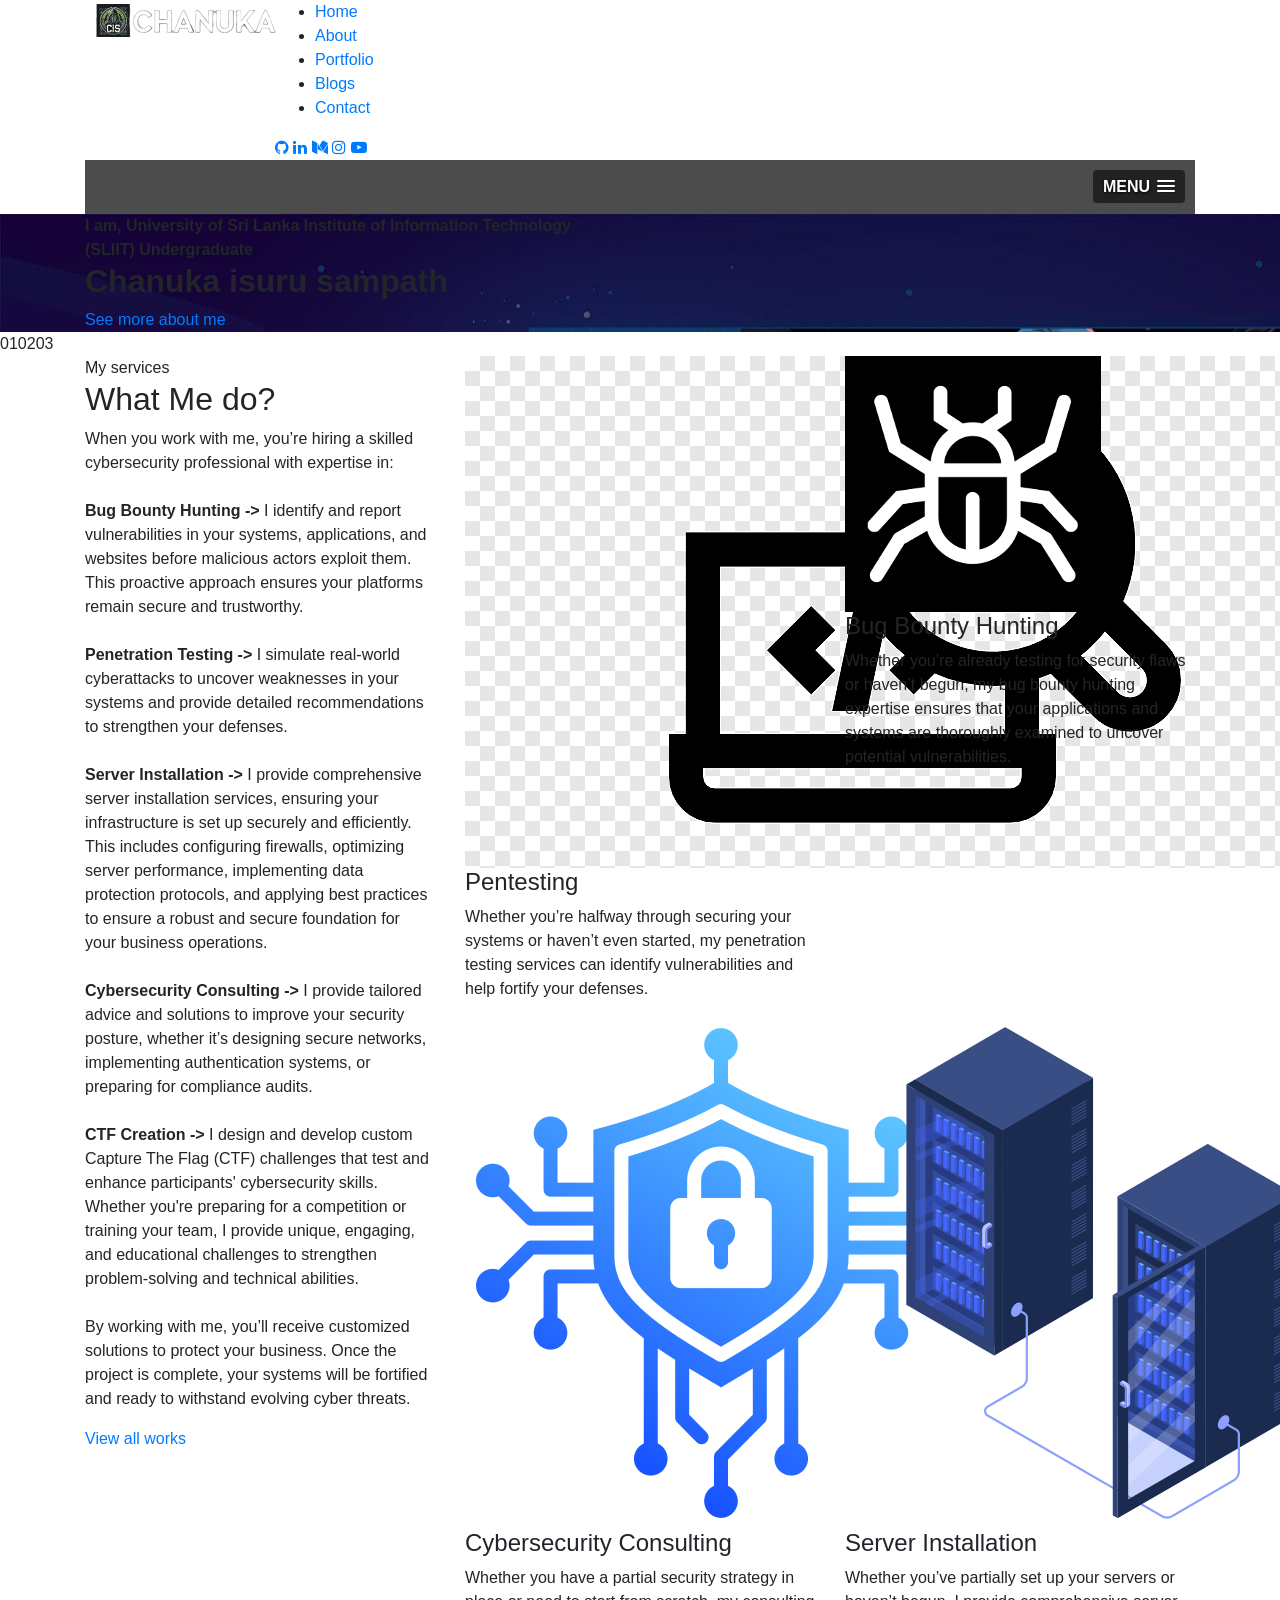
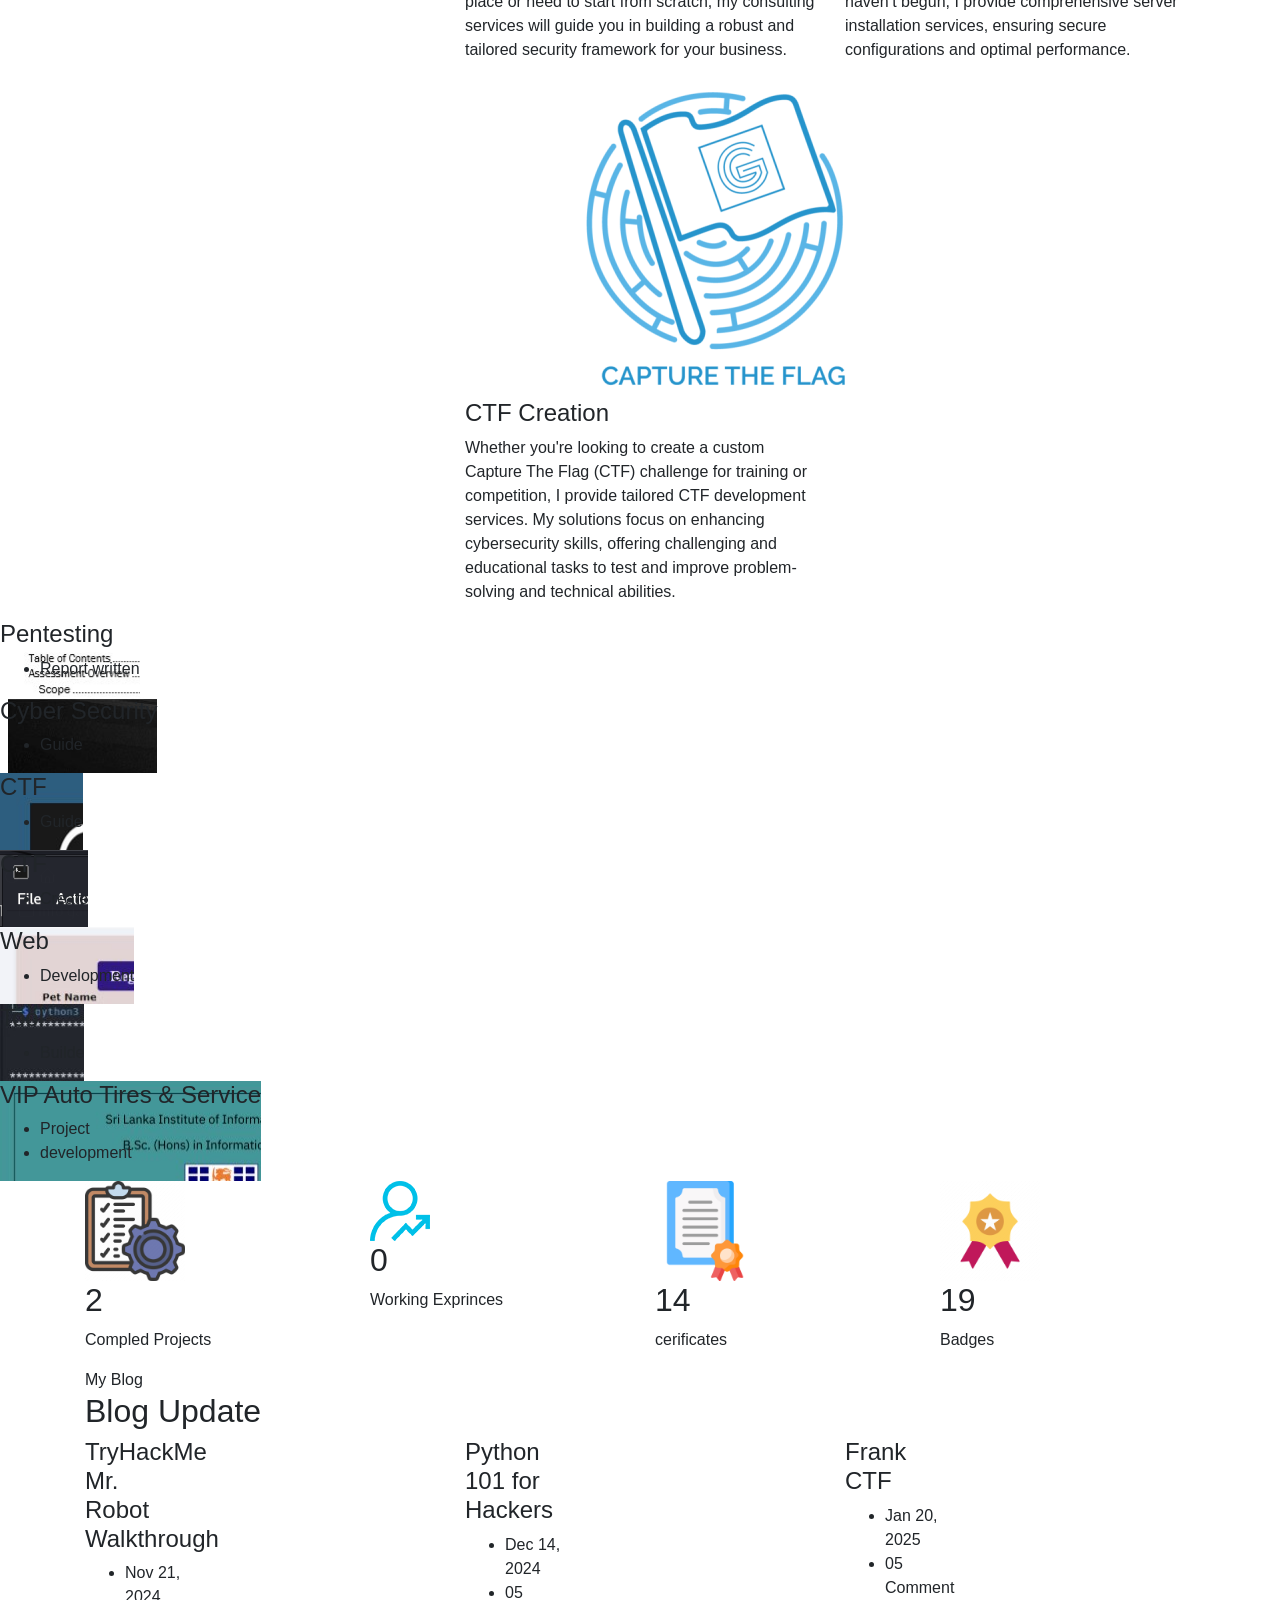
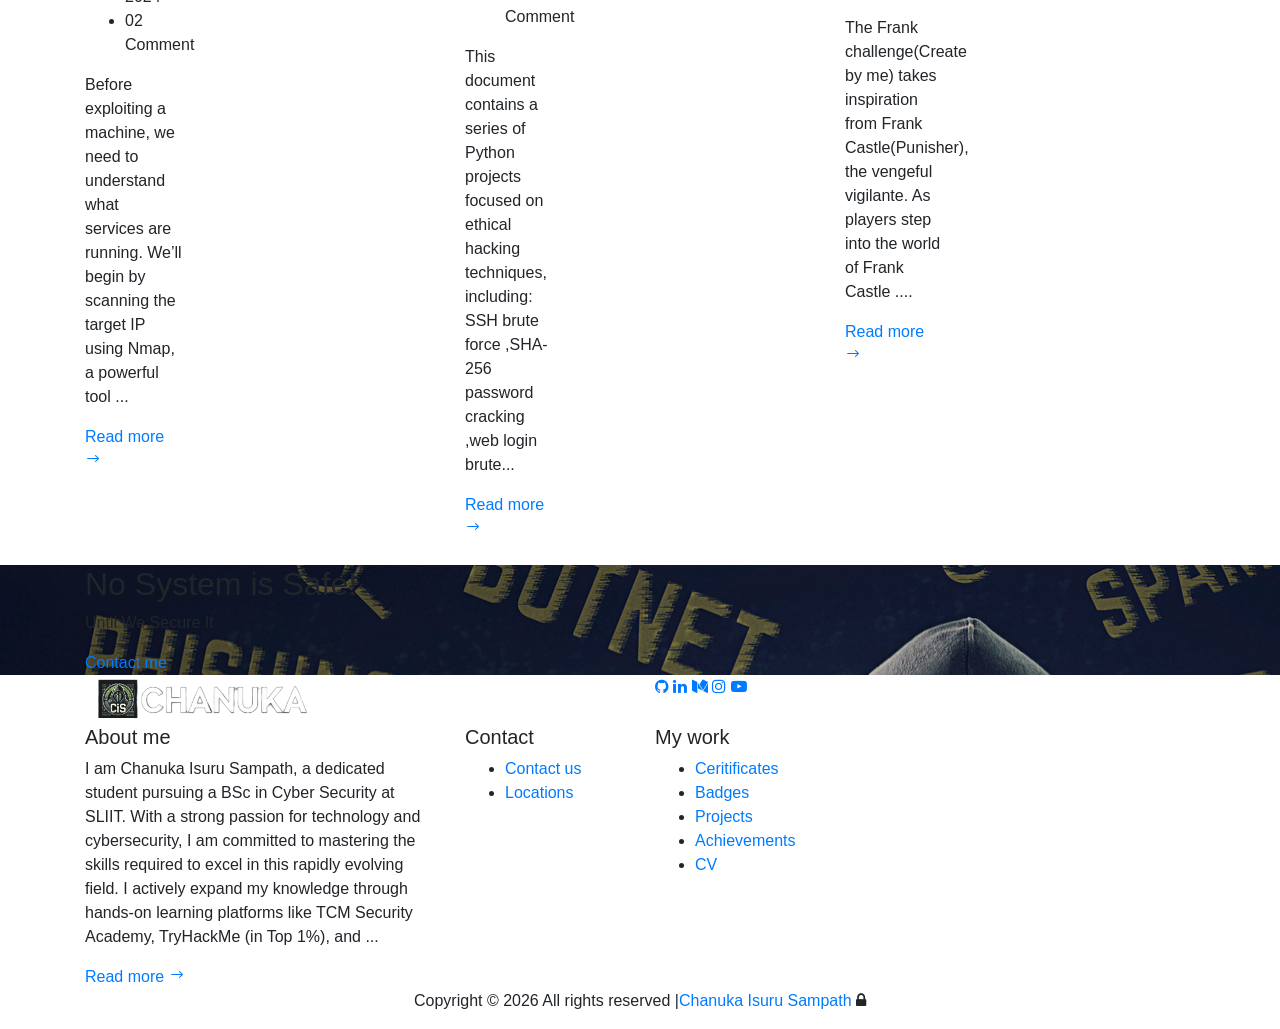
==== index.html @ 0c13d78d "Initial commit with all files" ====
<!DOCTYPE html>
<html lang="zxx">

<head>
    <meta charset="UTF-8">
    <meta name="description" content="Videograph Template">
    <meta name="keywords" content="Videograph, unica, creative, html">
    <meta name="viewport" content="width=device-width, initial-scale=1.0">
    <meta http-equiv="X-UA-Compatible" content="ie=edge">
    <title>Chanuka Home</title>

    <!-- Google Font -->
    <link href="https://fonts.googleapis.com/css2?family=Play:wght@400;700&display=swap" rel="stylesheet">
    <link href="https://fonts.googleapis.com/css2?family=Josefin+Sans:wght@300;400;500;600;700&display=swap"
        rel="stylesheet">

    <!-- Css Styles -->
    <link rel="stylesheet" href="css/bootstrap.min.css" type="text/css">
    <link rel="stylesheet" href="css/font-awesome.min.css" type="text/css">
    <link rel="stylesheet" href="css/elegant-icons.css" type="text/css">
    <link rel="stylesheet" href="css/owl.carousel.min.css" type="text/css">
    <link rel="stylesheet" href="css/magnific-popup.css" type="text/css">
    <link rel="stylesheet" href="css/slicknav.min.css" type="text/css">
    <link rel="stylesheet" href="css/style.css" type="text/css">
</head>

<body>
    <!-- Page Preloder -->
    <div id="preloder">
        <div class="loader"></div>
    </div>

    <!-- Header Section Begin -->
    <header class="header">
        <div class="container">
            <div class="row">
                <div class="col-lg-2">
                    <div class="header__logo">
                        <a href="./index.html"><img src="img/my logo.png" width="200px" alt=""></a>
                    </div>
                </div>
                <div class="col-lg-10">
                    <div class="header__nav__option">
                        <nav class="header__nav__menu mobile-menu">
                            <ul>
                                <li class="active"><a href="./index.html">Home</a></li>
                                <li><a href="./about.html">About</a></li>
                                <li><a href="./portfolio.html">Portfolio</a></li>
                                <li><a href="./blog.html">Blogs</a> </li>
                                <li><a href="./contact.html">Contact</a></li>
                            </ul>
                        </nav>
                        <div class="header__nav__social">
                            <a href="https://github.com/RIO6IX" target="_blank"><i class="fa fa-github"></i></a>
                            <a href="https://www.linkedin.com/in/chanuka-isuru-sampath-289358247/" target="_blank"><i class="fa fa-linkedin"></i></a>
                            <a href="https://medium.com/@chanuka1" target="_blank"><i class="fa fa-medium"></i></a>
                            <a href="https://www.instagram.com/rio6ix_._?igsh=MTc4N213a2JsMW84YQ%3D%3D&utm_source=qr " target="_blank"><i class="fa fa-instagram"></i></a>
                            <a href="https://www.youtube.com/@chanukaisuru0" target="_blank"><i class="fa fa-youtube-play"></i></a>
                        </div>
                    </div>
                </div>
            </div>
            <div id="mobile-menu-wrap"></div>
        </div>
    </header>
    <!-- Header End -->

    <!-- Hero Section Begin -->
    <section class="hero">
        <div class="hero__slider owl-carousel">
            <div class="hero__item set-bg" data-setbg="img/hero/hero-1.jpg">
                <div class="container">
                    <div class="row">
                        <div class="col-lg-6">
                            <div class="hero__text">
                                <span><b>I am, </b></span>
                                <span><b>University of Sri Lanka Institute of Information Technology (SLIIT) Undergraduate</b></span>
                                <h2><b>Chanuka isuru sampath</b></h2>
                                <a href="./about.html" class="primary-btn">See more about me</a>
                            </div>
                        </div>
                    </div>
                </div>
            </div>
            <div class="hero__item set-bg" data-setbg="img/hero/hero-1.jpg">
                <div class="container">
                    <div class="row">
                        <div class="col-lg-6">
                            <div class="hero__text">
                                <span><b>I am,</b> </span>
                                <span><b>an active Hack The Box, TryHackMe, VulnHub, and PicoCTF Player and CTF creator</b></span>
                                <h2><b>Chanuka isuru sampath (RIO6XI)</b></h2>
                                <a href="./about.html" class="primary-btn">See more about me</a>
                            </div>
                        </div>
                    </div>
                </div>
            </div>
            <div class="hero__item set-bg" data-setbg="img/hero/hero-1.jpg">
                <div class="container">
                    <div class="row">
                        <div class="col-lg-6">
                            <div class="hero__text">
                                <span><b>I am, </b></span>
                                <span><b>Bug Bounty Hunter on Bugcrowd, HackerOne, and Integrity</b></span>
                                <h2><b>Chanuka isuru sampath</b></h2>
                                <a href="./about.html" class="primary-btn">See more about me</a>
                            </div>
                        </div>
                    </div>
                </div>
            </div>
        </div>
    </section>
    <!-- Hero Section End -->

    <!-- Services Section Begin -->
    <section class="services spad">
        <div class="container">
            <div class="row">
                <div class="col-lg-4">
                    <div class="services__title">
                        <div class="section-title">
                            <span>My services</span>
                            <h2>What Me do?</h2>
                        </div>
                        <p>When you work with me, you’re hiring a skilled cybersecurity professional with expertise in:
                            <br>
                            <br>
                         <B>Bug Bounty Hunting -></B>
                            I identify and report vulnerabilities in your systems, applications, and websites before malicious actors exploit them. This proactive approach ensures your platforms remain secure and trustworthy.
                            <br>
                            <br>
                            <B>Penetration Testing -></B>
                            I simulate real-world cyberattacks to uncover weaknesses in your systems and provide detailed recommendations to strengthen your defenses.
                            <br>
                            <br>
                            <B>Server Installation -></B>
                            I provide comprehensive server installation services, ensuring your infrastructure is set up securely and efficiently. This includes configuring firewalls, optimizing server performance, implementing data protection protocols, and applying best practices to ensure a robust and secure foundation for your business operations.
                            <br>
                            <br>
                            <B>Cybersecurity Consulting -></B>
                            I provide tailored advice and solutions to improve your security posture, whether it’s designing secure networks, implementing authentication systems, or preparing for compliance audits.
                            <br>
                            <br>
                            <B>CTF Creation -></B>
                            I design and develop custom Capture The Flag (CTF) challenges that test and enhance participants' cybersecurity skills. Whether you're preparing for a competition or training your team, I provide unique, engaging, and educational challenges to strengthen problem-solving and technical abilities.
                            <br>
                            <br>
                             By working with me, you’ll receive customized solutions to protect your business. Once the project is complete, your systems will be fortified and ready to withstand evolving cyber threats.</p>
                        
                    </div>
                    <a href="portfolio.html" class="primary-btn">View all works</a>
                </div>
                <div class="col-lg-8">
                    <div class="row">
                        <div class="col-lg-6 col-md-6 col-sm-6">
                            <div class="services__item">
                                <div class="services__item__icon">
                                    <img src="img/icons/si-1.png" alt="">
                                </div>
                                <h4>Pentesting</h4>
                                <p>Whether you’re halfway through securing your systems or haven’t even started, my penetration testing services can identify vulnerabilities and help fortify your defenses.</p>
                            </div>
                        </div>
                        <div class="col-lg-6 col-md-6 col-sm-6">
                            <div class="services__item">
                                <div class="services__item__icon">
                                    <img src="img/icons/si-2.png" alt="">
                                </div>
                                <h4>Bug Bounty Hunting</h4>
                                <p>Whether you’re already testing for security flaws or haven’t begun, my bug bounty hunting expertise ensures that your applications and systems are thoroughly examined to uncover potential vulnerabilities.</p>
                            </div>
                        </div>
                        <div class="col-lg-6 col-md-6 col-sm-6">
                            <div class="services__item">
                                <div class="services__item__icon">
                                    <img src="img/icons/si-3.png" alt="">
                                </div>
                                <h4>Cybersecurity Consulting</h4>
                                <p>Whether you have a partial security strategy in place or need to start from scratch, my consulting services will guide you in building a robust and tailored security framework for your business.</p>
                            </div>
                        </div>
                        <div class="col-lg-6 col-md-6 col-sm-6">
                            <div class="services__item">
                                <div class="services__item__icon">
                                    <img src="img/icons/si-4.png" alt="">
                                </div>
                                <h4>Server Installation</h4>
                                <p>Whether you’ve partially set up your servers or haven’t begun, I provide comprehensive server installation services, ensuring secure configurations and optimal performance.</p>
                            </div>
                        </div>
                        <div class="col-lg-6 col-md-6 col-sm-6">
                            <div class="services__item">
                                <div class="services__item__icon">
                                    <img src="img/icons/si-5.png" alt="">
                                </div>
                                <h4>CTF Creation</h4>
                                <p>Whether you're looking to create a custom Capture The Flag (CTF) challenge for training or competition, I provide tailored CTF development services. My solutions focus on enhancing cybersecurity skills, offering challenging and educational tasks to test and improve problem-solving and technical abilities.</p>
                            </div>
                        </div>
                    </div>
                </div>
            </div>
        </div>
    </section>
    <!-- Services Section End -->

    <!-- Work Section Begin -->
    <section class="work">
        <div class="work__gallery">
            <div class="grid-sizer"></div>
            <div class="work__item wide__item set-bg" data-setbg="img/work/work-1.jpg">
            <!--   <a href="https://chanuka1.medium.com/bandit-level-0-10-ec5c204e058a" class="play-btn video-popup"><i
                        class="fa fa-play"></i></a> -->
                <div class="work__item__hover">
                    <h4>Pentesting</h4>
                    <ul>
                        <li>Report written</li>
                    
                    </ul>
                </div>
            </div>
            <div class="work__item small__item set-bg" data-setbg="img/work/work-2.jpg">
                <div class="work__item__hover">
                    <h4>Cyber Security</h4>
                    <ul>
                        <li>Guide</li>                            
                    </ul>
                </div>
            </div>
            <div class="work__item small__item set-bg" data-setbg="img/work/work-3.jpg">
                    <div class="work__item__hover">
                        <h4>CTF</h4>
                        <ul>
                            <li>Guide</li>                            
                        </ul>
                    </div>
            </div>
            <div class="work__item large__item set-bg" data-setbg="img/work/work-4.jpg">
                <div class="work__item__hover">
                    <h4>CTF</h4>
                    <ul>
                        <li>Create</li>
                    </ul>
                </div>
            </div>
            <div class="work__item small__item set-bg" data-setbg="img/work/work-5.jpg">
                <div class="work__item__hover">
                    <h4>Web</h4>
                    <ul>
                        <li>Development</li>
                    </ul>
                </div>
            </div>
            <div class="work__item small__item set-bg" data-setbg="img/work/work-6.jpg">
                <div class="work__item__hover">
                    <h4>Tool</h4>
                    <ul>
                        <li>Builde</li>
                    </ul>
                </div>
            </div>
            <div class="work__item wide__item set-bg" data-setbg="img/work/work-7.jpg">
                <div class="work__item__hover">
                    <h4>VIP Auto Tires & Service</h4>
                    <ul>
                        <li>Project</li>
                        <li>development</li>
                    </ul>
                </div>
            </div>
        </div>
    </section>
    <!-- Work Section End -->

    <!-- Counter Section Begin -->
    <section class="counter">
        <div class="container">
            <div class="counter__content">
                <div class="row">
                    <div class="col-lg-3 col-md-6 col-sm-6">
                        <div class="counter__item">
                            <div class="counter__item__text">
                                <img src="img/icons/ci-1.png" width="100px" alt="">
                                <h2 class="counter_num">5</h2>
                                <p>Compled Projects</p>
                            </div>
                        </div>
                    </div>
                    <div class="col-lg-3 col-md-6 col-sm-6">
                        <div class="counter__item second__item">
                            <div class="counter__item__text">
                                <img src="img/icons/ci-2.png" alt="">
                                <h2 class="counter_num">0</h2>
                                <p>Working Exprinces</p>
                            </div>
                        </div>
                    </div>
                    <div class="col-lg-3 col-md-6 col-sm-6">
                        <div class="counter__item third__item">
                            <div class="counter__item__text">
                                <img src="img/icons/ci-3.png" width="100px" alt="">
                                <h2 class="counter_num">42</h2>
                                <p>cerificates</p>
                            </div>
                        </div>
                    </div>
                    <div class="col-lg-3 col-md-6 col-sm-6">
                        <div class="counter__item four__item">
                            <div class="counter__item__text">
                                <img src="img/icons/ci-4.png" width="100px" alt="">
                                <h2 class="counter_num">56</h2>
                                <p>Badges</p>
                            </div>
                        </div>
                    </div>
                </div>
            </div>
        </div>
    </section>
    <!-- Counter Section End -->


    <!-- Latest Blog Section Begin -->
    <section class="latest spad">
        <div class="container">
            <div class="row">
                <div class="col-lg-12">
                    <div class="section-title center-title">
                        <span>My Blog</span>
                        <h2>Blog Update</h2>
                    </div>
                </div>
            </div>
            <div class="row">
                <div class="latest__slider owl-carousel">
                    <div class="col-lg-4">
                        <div class="blog__item latest__item">
                            <h4>TryHackMe Mr. Robot Walkthrough</h4>
                            <ul>
                                <li>Nov 21, 2024</li>
                                <li>02 Comment</li>
                            </ul>
                            <p>Before exploiting a machine, we need to understand what services are running. We’ll begin by scanning the target IP using Nmap, a powerful tool ...</p>
                            <a href="https://medium.com/@chanuka1/tryhackme-mr-robot-walkthrough-6e37f9a0c8bc" target="_blank" >Read more <span class="arrow_right"></span></a>
                        </div>
                    </div>
                    <div class="col-lg-4">
                        <div class="blog__item latest__item">
                            <h4> Python 101 for Hackers</h4>
                            <ul>
                                <li>Dec 14, 2024</li>
                                <li>05 Comment</li>
                            </ul>
                            <p>This document contains a series of Python projects focused on ethical hacking techniques, including:  SSH brute force ,SHA-256 password cracking ,web login brute...</p>
                            <a href="https://www.linkedin.com/posts/chanuka-isuru-sampath-289358247_python-101-for-hackers-educational-guide-activity-7273726125841747968-dWLm?utm_source=share&utm_medium=member_desktop">Read more <span class="arrow_right"></span></a>
                        </div>
                    </div>
                    <div class="col-lg-4">
                        <div class="blog__item latest__item">
                            <h4>Frank CTF</h4>
                            <ul>
                                <li>Jan 20, 2025</li>
                                <li>05 Comment</li>
                            </ul>
                            <p>The Frank challenge(Create by me) takes inspiration from Frank Castle(Punisher), the vengeful vigilante. As players step into the world of Frank Castle ....</p>
                            <a href="https://medium.com/@chanuka1/frank-8ee9dcc6ed93">Read more <span class="arrow_right"></span></a>
                        </div>
                    </div>
                    <div class="col-lg-4">
                        <div class="blog__item latest__item">
                            <h4>Bandit Level 0–10</h4>
                            <ul>
                                <li>Jan 21, 2025</li>
                                <li>05 Comment</li>
                            </ul>
                            <p>Bandit is a wargame by OverTheWire designed to teach the basics of Linux and command-line operations. It consists of a series of progressively challenging levels....</p>
                            <a href="https://medium.com/@chanuka1/bandit-level-0-10-ec5c204e058a">Read more <span class="arrow_right"></span></a>
                        </div>
                    </div>
                
        </div> 
    </section>
    <!-- Latest Blog Section End -->

    <!-- Call To Action Section Begin -->
    <section class="callto spad set-bg" data-setbg="img/callto-bg.jpg">
        <div class="container">
            <div class="row">
                <div class="col-lg-8">
                    <div class="callto__text">
                        <h2>No System is Safe!</h2>
                        <p>Until We Secure It</p>
                        <a href="./contact.html">Contact me</a>
                    </div>
                </div>
            </div>
        </div>
    </section>
    <!-- Call To Action Section End -->

    <!-- Footer Section Begin -->
    <footer class="footer">
        <div class="container">
            <div class="footer__top">
                <div class="row">
                    <div class="col-lg-6 col-md-6">
                        <div class="footer__top__logo">
                            <a href="./index.html"><img src="img/my logo.png" height="50px" ></a>
                        </div>
                    </div>
                    <div class="col-lg-6 col-md-6">
                        <div class="footer__top__social">
                            <a href="https://github.com/RIO6IX" target="_blank"><i class="fa fa-github"></i></a>
                            <a href="https://www.linkedin.com/in/chanuka-isuru-sampath-289358247/" target="_blank"><i class="fa fa-linkedin"></i></a>
                            <a href="https://medium.com/@chanuka1" target="_blank"><i class="fa fa-medium"></i></a>
                            <a href="https://www.instagram.com/rio6ix_._?igsh=MTc4N213a2JsMW84YQ%3D%3D&utm_source=qr " target="_blank"><i class="fa fa-instagram"></i></a>
                            <a href="https://www.youtube.com/@chanukaisuru0" target="_blank"><i class="fa fa-youtube-play"></i></a>
                        </div>
                    </div>
                </div>
            </div>
            <div class="footer__option">
                <div class="row">
                    <div class="col-lg-4 col-md-6 col-sm-6">
                        <div class="footer__option__item">
                            <h5>About me</h5>
                            <p>I am Chanuka Isuru Sampath, a dedicated student pursuing a BSc in Cyber Security at SLIIT. With a strong passion for technology and cybersecurity, I am committed to mastering the skills required to excel in this rapidly evolving field. I actively expand my knowledge through hands-on learning platforms like TCM Security Academy, TryHackMe (in Top 1%), and ...</p>
                            <a href="./about.html" class="read__more">Read more <span class="arrow_right"></span></a>
                        </div>
                    </div>
                    <div class="col-lg-2 col-md-3 col-sm-3">
                        <div class="footer__option__item">
                            <h5>Contact</h5>
                            <ul>
                                <li><a href="./contact.html">Contact us</a></li>
                                <li><a href="./contact.html">Locations</a></li>
                            </ul>
                        </div>
                    </div>
                    <div class="col-lg-2 col-md-3 col-sm-3">
                        <div class="footer__option__item">
                            <h5>My work</h5>
                            <ul>
                                <li><a href="./portfolio.html">Ceritificates</a></li>
                                <li><a href="./portfolio.html">Badges</a></li>
                                <li><a href="./portfolio.html">Projects</a></li>
                                <li><a href="./portfolio.html">Achievements</a></li>
                                <li><a href="./portfolio.html">CV</a></li>
                            </ul>
                        </div>
                    </div>
           
                    </div>
                </div>
            </div>
            <div class="footer__copyright">
                <div class="row">
                    <div class="col-lg-12 text-center">
                        <p class="footer__copyright__text">Copyright &copy;
                            <script>
                                document.write(new Date().getFullYear());
                            </script>
                            All rights reserved |<a href="https://www.linkedin.com/in/chanuka-isuru-sampath-289358247/" target="_blank">Chanuka Isuru Sampath </a> <i class="fa fa-lock"
                            aria-hidden="true"></i>
                        </p>
                        
                    </div>
                </div>
            </div>
        </div>
    </footer>
    <!-- Footer Section End -->

    <!-- Js Plugins -->
    <script src="js/jquery-3.3.1.min.js"></script>
    <script src="js/bootstrap.min.js"></script>
    <script src="js/jquery.magnific-popup.min.js"></script>
    <script src="js/mixitup.min.js"></script>
    <script src="js/masonry.pkgd.min.js"></script>
    <script src="js/jquery.slicknav.js"></script>
    <script src="js/owl.carousel.min.js"></script>
    <script src="js/main.js"></script>
</body>

</html>
---- css/elegant-icons.css ----
@font-face {
	font-family: 'ElegantIcons';
	src:url('../fonts/ElegantIcons.eot');
	src:url('../fonts/ElegantIcons.eot?#iefix') format('embedded-opentype'),
		url('../fonts/ElegantIcons.woff') format('woff'),
		url('../fonts/ElegantIcons.ttf') format('truetype'),
		url('../fonts/ElegantIcons.svg#ElegantIcons') format('svg');
	font-weight: normal;
	font-style: normal;
}

/* Use the following CSS code if you want to use data attributes for inserting your icons */
[data-icon]:before {
	font-family: 'ElegantIcons';
	content: attr(data-icon);
	speak: none;
	font-weight: normal;
	font-variant: normal;
	text-transform: none;
	line-height: 1;
	-webkit-font-smoothing: antialiased;
	-moz-osx-font-smoothing: grayscale;
}

/* Use the following CSS code if you want to have a class per icon */
/*
Instead of a list of all class selectors,
you can use the generic selector below, but it's slower:
[class*="your-class-prefix"] {
*/
.arrow_up, .arrow_down, .arrow_left, .arrow_right, .arrow_left-up, .arrow_right-up, .arrow_right-down, .arrow_left-down, .arrow-up-down, .arrow_up-down_alt, .arrow_left-right_alt, .arrow_left-right, .arrow_expand_alt2, .arrow_expand_alt, .arrow_condense, .arrow_expand, .arrow_move, .arrow_carrot-up, .arrow_carrot-down, .arrow_carrot-left, .arrow_carrot-right, .arrow_carrot-2up, .arrow_carrot-2down, .arrow_carrot-2left, .arrow_carrot-2right, .arrow_carrot-up_alt2, .arrow_carrot-down_alt2, .arrow_carrot-left_alt2, .arrow_carrot-right_alt2, .arrow_carrot-2up_alt2, .arrow_carrot-2down_alt2, .arrow_carrot-2left_alt2, .arrow_carrot-2right_alt2, .arrow_triangle-up, .arrow_triangle-down, .arrow_triangle-left, .arrow_triangle-right, .arrow_triangle-up_alt2, .arrow_triangle-down_alt2, .arrow_triangle-left_alt2, .arrow_triangle-right_alt2, .arrow_back, .icon_minus-06, .icon_plus, .icon_close, .icon_check, .icon_minus_alt2, .icon_plus_alt2, .icon_close_alt2, .icon_check_alt2, .icon_zoom-out_alt, .icon_zoom-in_alt, .icon_search, .icon_box-empty, .icon_box-selected, .icon_minus-box, .icon_plus-box, .icon_box-checked, .icon_circle-empty, .icon_circle-slelected, .icon_stop_alt2, .icon_stop, .icon_pause_alt2, .icon_pause, .icon_menu, .icon_menu-square_alt2, .icon_menu-circle_alt2, .icon_ul, .icon_ol, .icon_adjust-horiz, .icon_adjust-vert, .icon_document_alt, .icon_documents_alt, .icon_pencil, .icon_pencil-edit_alt, .icon_pencil-edit, .icon_folder-alt, .icon_folder-open_alt, .icon_folder-add_alt, .icon_info_alt, .icon_error-oct_alt, .icon_error-circle_alt, .icon_error-triangle_alt, .icon_question_alt2, .icon_question, .icon_comment_alt, .icon_chat_alt, .icon_vol-mute_alt, .icon_volume-low_alt, .icon_volume-high_alt, .icon_quotations, .icon_quotations_alt2, .icon_clock_alt, .icon_lock_alt, .icon_lock-open_alt, .icon_key_alt, .icon_cloud_alt, .icon_cloud-upload_alt, .icon_cloud-download_alt, .icon_image, .icon_images, .icon_lightbulb_alt, .icon_gift_alt, .icon_house_alt, .icon_genius, .icon_mobile, .icon_tablet, .icon_laptop, .icon_desktop, .icon_camera_alt, .icon_mail_alt, .icon_cone_alt, .icon_ribbon_alt, .icon_bag_alt, .icon_creditcard, .icon_cart_alt, .icon_paperclip, .icon_tag_alt, .icon_tags_alt, .icon_trash_alt, .icon_cursor_alt, .icon_mic_alt, .icon_compass_alt, .icon_pin_alt, .icon_pushpin_alt, .icon_map_alt, .icon_drawer_alt, .icon_toolbox_alt, .icon_book_alt, .icon_calendar, .icon_film, .icon_table, .icon_contacts_alt, .icon_headphones, .icon_lifesaver, .icon_piechart, .icon_refresh, .icon_link_alt, .icon_link, .icon_loading, .icon_blocked, .icon_archive_alt, .icon_heart_alt, .icon_star_alt, .icon_star-half_alt, .icon_star, .icon_star-half, .icon_tools, .icon_tool, .icon_cog, .icon_cogs, .arrow_up_alt, .arrow_down_alt, .arrow_left_alt, .arrow_right_alt, .arrow_left-up_alt, .arrow_right-up_alt, .arrow_right-down_alt, .arrow_left-down_alt, .arrow_condense_alt, .arrow_expand_alt3, .arrow_carrot_up_alt, .arrow_carrot-down_alt, .arrow_carrot-left_alt, .arrow_carrot-right_alt, .arrow_carrot-2up_alt, .arrow_carrot-2dwnn_alt, .arrow_carrot-2left_alt, .arrow_carrot-2right_alt, .arrow_triangle-up_alt, .arrow_triangle-down_alt, .arrow_triangle-left_alt, .arrow_triangle-right_alt, .icon_minus_alt, .icon_plus_alt, .icon_close_alt, .icon_check_alt, .icon_zoom-out, .icon_zoom-in, .icon_stop_alt, .icon_menu-square_alt, .icon_menu-circle_alt, .icon_document, .icon_documents, .icon_pencil_alt, .icon_folder, .icon_folder-open, .icon_folder-add, .icon_folder_upload, .icon_folder_download, .icon_info, .icon_error-circle, .icon_error-oct, .icon_error-triangle, .icon_question_alt, .icon_comment, .icon_chat, .icon_vol-mute, .icon_volume-low, .icon_volume-high, .icon_quotations_alt, .icon_clock, .icon_lock, .icon_lock-open, .icon_key, .icon_cloud, .icon_cloud-upload, .icon_cloud-download, .icon_lightbulb, .icon_gift, .icon_house, .icon_camera, .icon_mail, .icon_cone, .icon_ribbon, .icon_bag, .icon_cart, .icon_tag, .icon_tags, .icon_trash, .icon_cursor, .icon_mic, .icon_compass, .icon_pin, .icon_pushpin, .icon_map, .icon_drawer, .icon_toolbox, .icon_book, .icon_contacts, .icon_archive, .icon_heart, .icon_profile, .icon_group, .icon_grid-2x2, .icon_grid-3x3, .icon_music, .icon_pause_alt, .icon_phone, .icon_upload, .icon_download, .social_facebook, .social_twitter, .social_pinterest, .social_googleplus, .social_tumblr, .social_tumbleupon, .social_wordpress, .social_instagram, .social_dribbble, .social_vimeo, .social_linkedin, .social_rss, .social_deviantart, .social_share, .social_myspace, .social_skype, .social_youtube, .social_picassa, .social_googledrive, .social_flickr, .social_blogger, .social_spotify, .social_delicious, .social_facebook_circle, .social_twitter_circle, .social_pinterest_circle, .social_googleplus_circle, .social_tumblr_circle, .social_stumbleupon_circle, .social_wordpress_circle, .social_instagram_circle, .social_dribbble_circle, .social_vimeo_circle, .social_linkedin_circle, .social_rss_circle, .social_deviantart_circle, .social_share_circle, .social_myspace_circle, .social_skype_circle, .social_youtube_circle, .social_picassa_circle, .social_googledrive_alt2, .social_flickr_circle, .social_blogger_circle, .social_spotify_circle, .social_delicious_circle, .social_facebook_square, .social_twitter_square, .social_pinterest_square, .social_googleplus_square, .social_tumblr_square, .social_stumbleupon_square, .social_wordpress_square, .social_instagram_square, .social_dribbble_square, .social_vimeo_square, .social_linkedin_square, .social_rss_square, .social_deviantart_square, .social_share_square, .social_myspace_square, .social_skype_square, .social_youtube_square, .social_picassa_square, .social_googledrive_square, .social_flickr_square, .social_blogger_square, .social_spotify_square, .social_delicious_square, .icon_printer, .icon_calulator, .icon_building, .icon_floppy, .icon_drive, .icon_search-2, .icon_id, .icon_id-2, .icon_puzzle, .icon_like, .icon_dislike, .icon_mug, .icon_currency, .icon_wallet, .icon_pens, .icon_easel, .icon_flowchart, .icon_datareport, .icon_briefcase, .icon_shield, .icon_percent, .icon_globe, .icon_globe-2, .icon_target, .icon_hourglass, .icon_balance, .icon_rook, .icon_printer-alt, .icon_calculator_alt, .icon_building_alt, .icon_floppy_alt, .icon_drive_alt, .icon_search_alt, .icon_id_alt, .icon_id-2_alt, .icon_puzzle_alt, .icon_like_alt, .icon_dislike_alt, .icon_mug_alt, .icon_currency_alt, .icon_wallet_alt, .icon_pens_alt, .icon_easel_alt, .icon_flowchart_alt, .icon_datareport_alt, .icon_briefcase_alt, .icon_shield_alt, .icon_percent_alt, .icon_globe_alt, .icon_clipboard {
	font-family: 'ElegantIcons';
	speak: none;
	font-style: normal;
	font-weight: normal;
	font-variant: normal;
	text-transform: none;
	line-height: 1;
	-webkit-font-smoothing: antialiased;
}
.arrow_up:before {
	content: "\21";
}
.arrow_down:before {
	content: "\22";
}
.arrow_left:before {
	content: "\23";
}
.arrow_right:before {
	content: "\24";
}
.arrow_left-up:before {
	content: "\25";
}
.arrow_right-up:before {
	content: "\26";
}
.arrow_right-down:before {
	content: "\27";
}
.arrow_left-down:before {
	content: "\28";
}
.arrow-up-down:before {
	content: "\29";
}
.arrow_up-down_alt:before {
	content: "\2a";
}
.arrow_left-right_alt:before {
	content: "\2b";
}
.arrow_left-right:before {
	content: "\2c";
}
.arrow_expand_alt2:before {
	content: "\2d";
}
.arrow_expand_alt:before {
	content: "\2e";
}
.arrow_condense:before {
	content: "\2f";
}
.arrow_expand:before {
	content: "\30";
}
.arrow_move:before {
	content: "\31";
}
.arrow_carrot-up:before {
	content: "\32";
}
.arrow_carrot-down:before {
	content: "\33";
}
.arrow_carrot-left:before {
	content: "\34";
}
.arrow_carrot-right:before {
	content: "\35";
}
.arrow_carrot-2up:before {
	content: "\36";
}
.arrow_carrot-2down:before {
	content: "\37";
}
.arrow_carrot-2left:before {
	content: "\38";
}
.arrow_carrot-2right:before {
	content: "\39";
}
.arrow_carrot-up_alt2:before {
	content: "\3a";
}
.arrow_carrot-down_alt2:before {
	content: "\3b";
}
.arrow_carrot-left_alt2:before {
	content: "\3c";
}
.arrow_carrot-right_alt2:before {
	content: "\3d";
}
.arrow_carrot-2up_alt2:before {
	content: "\3e";
}
.arrow_carrot-2down_alt2:before {
	content: "\3f";
}
.arrow_carrot-2left_alt2:before {
	content: "\40";
}
.arrow_carrot-2right_alt2:before {
	content: "\41";
}
.arrow_triangle-up:before {
	content: "\42";
}
.arrow_triangle-down:before {
	content: "\43";
}
.arrow_triangle-left:before {
	content: "\44";
}
.arrow_triangle-right:before {
	content: "\45";
}
.arrow_triangle-up_alt2:before {
	content: "\46";
}
.arrow_triangle-down_alt2:before {
	content: "\47";
}
.arrow_triangle-left_alt2:before {
	content: "\48";
}
.arrow_triangle-right_alt2:before {
	content: "\49";
}
.arrow_back:before {
	content: "\4a";
}
.icon_minus-06:before {
	content: "\4b";
}
.icon_plus:before {
	content: "\4c";
}
.icon_close:before {
	content: "\4d";
}
.icon_check:before {
	content: "\4e";
}
.icon_minus_alt2:before {
	content: "\4f";
}
.icon_plus_alt2:before {
	content: "\50";
}
.icon_close_alt2:before {
	content: "\51";
}
.icon_check_alt2:before {
	content: "\52";
}
.icon_zoom-out_alt:before {
	content: "\53";
}
.icon_zoom-in_alt:before {
	content: "\54";
}
.icon_search:before {
	content: "\55";
}
.icon_box-empty:before {
	content: "\56";
}
.icon_box-selected:before {
	content: "\57";
}
.icon_minus-box:before {
	content: "\58";
}
.icon_plus-box:before {
	content: "\59";
}
.icon_box-checked:before {
	content: "\5a";
}
.icon_circle-empty:before {
	content: "\5b";
}
.icon_circle-slelected:before {
	content: "\5c";
}
.icon_stop_alt2:before {
	content: "\5d";
}
.icon_stop:before {
	content: "\5e";
}
.icon_pause_alt2:before {
	content: "\5f";
}
.icon_pause:before {
	content: "\60";
}
.icon_menu:before {
	content: "\61";
}
.icon_menu-square_alt2:before {
	content: "\62";
}
.icon_menu-circle_alt2:before {
	content: "\63";
}
.icon_ul:before {
	content: "\64";
}
.icon_ol:before {
	content: "\65";
}
.icon_adjust-horiz:before {
	content: "\66";
}
.icon_adjust-vert:before {
	content: "\67";
}
.icon_document_alt:before {
	content: "\68";
}
.icon_documents_alt:before {
	content: "\69";
}
.icon_pencil:before {
	content: "\6a";
}
.icon_pencil-edit_alt:before {
	content: "\6b";
}
.icon_pencil-edit:before {
	content: "\6c";
}
.icon_folder-alt:before {
	content: "\6d";
}
.icon_folder-open_alt:before {
	content: "\6e";
}
.icon_folder-add_alt:before {
	content: "\6f";
}
.icon_info_alt:before {
	content: "\70";
}
.icon_error-oct_alt:before {
	content: "\71";
}
.icon_error-circle_alt:before {
	content: "\72";
}
.icon_error-triangle_alt:before {
	content: "\73";
}
.icon_question_alt2:before {
	content: "\74";
}
.icon_question:before {
	content: "\75";
}
.icon_comment_alt:before {
	content: "\76";
}
.icon_chat_alt:before {
	content: "\77";
}
.icon_vol-mute_alt:before {
	content: "\78";
}
.icon_volume-low_alt:before {
	content: "\79";
}
.icon_volume-high_alt:before {
	content: "\7a";
}
.icon_quotations:before {
	content: "\7b";
}
.icon_quotations_alt2:before {
	content: "\7c";
}
.icon_clock_alt:before {
	content: "\7d";
}
.icon_lock_alt:before {
	content: "\7e";
}
.icon_lock-open_alt:before {
	content: "\e000";
}
.icon_key_alt:before {
	content: "\e001";
}
.icon_cloud_alt:before {
	content: "\e002";
}
.icon_cloud-upload_alt:before {
	content: "\e003";
}
.icon_cloud-download_alt:before {
	content: "\e004";
}
.icon_image:before {
	content: "\e005";
}
.icon_images:before {
	content: "\e006";
}
.icon_lightbulb_alt:before {
	content: "\e007";
}
.icon_gift_alt:before {
	content: "\e008";
}
.icon_house_alt:before {
	content: "\e009";
}
.icon_genius:before {
	content: "\e00a";
}
.icon_mobile:before {
	content: "\e00b";
}
.icon_tablet:before {
	content: "\e00c";
}
.icon_laptop:before {
	content: "\e00d";
}
.icon_desktop:before {
	content: "\e00e";
}
.icon_camera_alt:before {
	content: "\e00f";
}
.icon_mail_alt:before {
	content: "\e010";
}
.icon_cone_alt:before {
	content: "\e011";
}
.icon_ribbon_alt:before {
	content: "\e012";
}
.icon_bag_alt:before {
	content: "\e013";
}
.icon_creditcard:before {
	content: "\e014";
}
.icon_cart_alt:before {
	content: "\e015";
}
.icon_paperclip:before {
	content: "\e016";
}
.icon_tag_alt:before {
	content: "\e017";
}
.icon_tags_alt:before {
	content: "\e018";
}
.icon_trash_alt:before {
	content: "\e019";
}
.icon_cursor_alt:before {
	content: "\e01a";
}
.icon_mic_alt:before {
	content: "\e01b";
}
.icon_compass_alt:before {
	content: "\e01c";
}
.icon_pin_alt:before {
	content: "\e01d";
}
.icon_pushpin_alt:before {
	content: "\e01e";
}
.icon_map_alt:before {
	content: "\e01f";
}
.icon_drawer_alt:before {
	content: "\e020";
}
.icon_toolbox_alt:before {
	content: "\e021";
}
.icon_book_alt:before {
	content: "\e022";
}
.icon_calendar:before {
	content: "\e023";
}
.icon_film:before {
	content: "\e024";
}
.icon_table:before {
	content: "\e025";
}
.icon_contacts_alt:before {
	content: "\e026";
}
.icon_headphones:before {
	content: "\e027";
}
.icon_lifesaver:before {
	content: "\e028";
}
.icon_piechart:before {
	content: "\e029";
}
.icon_refresh:before {
	content: "\e02a";
}
.icon_link_alt:before {
	content: "\e02b";
}
.icon_link:before {
	content: "\e02c";
}
.icon_loading:before {
	content: "\e02d";
}
.icon_blocked:before {
	content: "\e02e";
}
.icon_archive_alt:before {
	content: "\e02f";
}
.icon_heart_alt:before {
	content: "\e030";
}
.icon_star_alt:before {
	content: "\e031";
}
.icon_star-half_alt:before {
	content: "\e032";
}
.icon_star:before {
	content: "\e033";
}
.icon_star-half:before {
	content: "\e034";
}
.icon_tools:before {
	content: "\e035";
}
.icon_tool:before {
	content: "\e036";
}
.icon_cog:before {
	content: "\e037";
}
.icon_cogs:before {
	content: "\e038";
}
.arrow_up_alt:before {
	content: "\e039";
}
.arrow_down_alt:before {
	content: "\e03a";
}
.arrow_left_alt:before {
	content: "\e03b";
}
.arrow_right_alt:before {
	content: "\e03c";
}
.arrow_left-up_alt:before {
	content: "\e03d";
}
.arrow_right-up_alt:before {
	content: "\e03e";
}
.arrow_right-down_alt:before {
	content: "\e03f";
}
.arrow_left-down_alt:before {
	content: "\e040";
}
.arrow_condense_alt:before {
	content: "\e041";
}
.arrow_expand_alt3:before {
	content: "\e042";
}
.arrow_carrot_up_alt:before {
	content: "\e043";
}
.arrow_carrot-down_alt:before {
	content: "\e044";
}
.arrow_carrot-left_alt:before {
	content: "\e045";
}
.arrow_carrot-right_alt:before {
	content: "\e046";
}
.arrow_carrot-2up_alt:before {
	content: "\e047";
}
.arrow_carrot-2dwnn_alt:before {
	content: "\e048";
}
.arrow_carrot-2left_alt:before {
	content: "\e049";
}
.arrow_carrot-2right_alt:before {
	content: "\e04a";
}
.arrow_triangle-up_alt:before {
	content: "\e04b";
}
.arrow_triangle-down_alt:before {
	content: "\e04c";
}
.arrow_triangle-left_alt:before {
	content: "\e04d";
}
.arrow_triangle-right_alt:before {
	content: "\e04e";
}
.icon_minus_alt:before {
	content: "\e04f";
}
.icon_plus_alt:before {
	content: "\e050";
}
.icon_close_alt:before {
	content: "\e051";
}
.icon_check_alt:before {
	content: "\e052";
}
.icon_zoom-out:before {
	content: "\e053";
}
.icon_zoom-in:before {
	content: "\e054";
}
.icon_stop_alt:before {
	content: "\e055";
}
.icon_menu-square_alt:before {
	content: "\e056";
}
.icon_menu-circle_alt:before {
	content: "\e057";
}
.icon_document:before {
	content: "\e058";
}
.icon_documents:before {
	content: "\e059";
}
.icon_pencil_alt:before {
	content: "\e05a";
}
.icon_folder:before {
	content: "\e05b";
}
.icon_folder-open:before {
	content: "\e05c";
}
.icon_folder-add:before {
	content: "\e05d";
}
.icon_folder_upload:before {
	content: "\e05e";
}
.icon_folder_download:before {
	content: "\e05f";
}
.icon_info:before {
	content: "\e060";
}
.icon_error-circle:before {
	content: "\e061";
}
.icon_error-oct:before {
	content: "\e062";
}
.icon_error-triangle:before {
	content: "\e063";
}
.icon_question_alt:before {
	content: "\e064";
}
.icon_comment:before {
	content: "\e065";
}
.icon_chat:before {
	content: "\e066";
}
.icon_vol-mute:before {
	content: "\e067";
}
.icon_volume-low:before {
	content: "\e068";
}
.icon_volume-high:before {
	content: "\e069";
}
.icon_quotations_alt:before {
	content: "\e06a";
}
.icon_clock:before {
	content: "\e06b";
}
.icon_lock:before {
	content: "\e06c";
}
.icon_lock-open:before {
	content: "\e06d";
}
.icon_key:before {
	content: "\e06e";
}
.icon_cloud:before {
	content: "\e06f";
}
.icon_cloud-upload:before {
	content: "\e070";
}
.icon_cloud-download:before {
	content: "\e071";
}
.icon_lightbulb:before {
	content: "\e072";
}
.icon_gift:before {
	content: "\e073";
}
.icon_house:before {
	content: "\e074";
}
.icon_camera:before {
	content: "\e075";
}
.icon_mail:before {
	content: "\e076";
}
.icon_cone:before {
	content: "\e077";
}
.icon_ribbon:before {
	content: "\e078";
}
.icon_bag:before {
	content: "\e079";
}
.icon_cart:before {
	content: "\e07a";
}
.icon_tag:before {
	content: "\e07b";
}
.icon_tags:before {
	content: "\e07c";
}
.icon_trash:before {
	content: "\e07d";
}
.icon_cursor:before {
	content: "\e07e";
}
.icon_mic:before {
	content: "\e07f";
}
.icon_compass:before {
	content: "\e080";
}
.icon_pin:before {
	content: "\e081";
}
.icon_pushpin:before {
	content: "\e082";
}
.icon_map:before {
	content: "\e083";
}
.icon_drawer:before {
	content: "\e084";
}
.icon_toolbox:before {
	content: "\e085";
}
.icon_book:before {
	content: "\e086";
}
.icon_contacts:before {
	content: "\e087";
}
.icon_archive:before {
	content: "\e088";
}
.icon_heart:before {
	content: "\e089";
}
.icon_profile:before {
	content: "\e08a";
}
.icon_group:before {
	content: "\e08b";
}
.icon_grid-2x2:before {
	content: "\e08c";
}
.icon_grid-3x3:before {
	content: "\e08d";
}
.icon_music:before {
	content: "\e08e";
}
.icon_pause_alt:before {
	content: "\e08f";
}
.icon_phone:before {
	content: "\e090";
}
.icon_upload:before {
	content: "\e091";
}
.icon_download:before {
	content: "\e092";
}
.social_facebook:before {
	content: "\e093";
}
.social_twitter:before {
	content: "\e094";
}
.social_pinterest:before {
	content: "\e095";
}
.social_googleplus:before {
	content: "\e096";
}
.social_tumblr:before {
	content: "\e097";
}
.social_tumbleupon:before {
	content: "\e098";
}
.social_wordpress:before {
	content: "\e099";
}
.social_instagram:before {
	content: "\e09a";
}
.social_dribbble:before {
	content: "\e09b";
}
.social_vimeo:before {
	content: "\e09c";
}
.social_linkedin:before {
	content: "\e09d";
}
.social_rss:before {
	content: "\e09e";
}
.social_deviantart:before {
	content: "\e09f";
}
.social_share:before {
	content: "\e0a0";
}
.social_myspace:before {
	content: "\e0a1";
}
.social_skype:before {
	content: "\e0a2";
}
.social_youtube:before {
	content: "\e0a3";
}
.social_picassa:before {
	content: "\e0a4";
}
.social_googledrive:before {
	content: "\e0a5";
}
.social_flickr:before {
	content: "\e0a6";
}
.social_blogger:before {
	content: "\e0a7";
}
.social_spotify:before {
	content: "\e0a8";
}
.social_delicious:before {
	content: "\e0a9";
}
.social_facebook_circle:before {
	content: "\e0aa";
}
.social_twitter_circle:before {
	content: "\e0ab";
}
.social_pinterest_circle:before {
	content: "\e0ac";
}
.social_googleplus_circle:before {
	content: "\e0ad";
}
.social_tumblr_circle:before {
	content: "\e0ae";
}
.social_stumbleupon_circle:before {
	content: "\e0af";
}
.social_wordpress_circle:before {
	content: "\e0b0";
}
.social_instagram_circle:before {
	content: "\e0b1";
}
.social_dribbble_circle:before {
	content: "\e0b2";
}
.social_vimeo_circle:before {
	content: "\e0b3";
}
.social_linkedin_circle:before {
	content: "\e0b4";
}
.social_rss_circle:before {
	content: "\e0b5";
}
.social_deviantart_circle:before {
	content: "\e0b6";
}
.social_share_circle:before {
	content: "\e0b7";
}
.social_myspace_circle:before {
	content: "\e0b8";
}
.social_skype_circle:before {
	content: "\e0b9";
}
.social_youtube_circle:before {
	content: "\e0ba";
}
.social_picassa_circle:before {
	content: "\e0bb";
}
.social_googledrive_alt2:before {
	content: "\e0bc";
}
.social_flickr_circle:before {
	content: "\e0bd";
}
.social_blogger_circle:before {
	content: "\e0be";
}
.social_spotify_circle:before {
	content: "\e0bf";
}
.social_delicious_circle:before {
	content: "\e0c0";
}
.social_facebook_square:before {
	content: "\e0c1";
}
.social_twitter_square:before {
	content: "\e0c2";
}
.social_pinterest_square:before {
	content: "\e0c3";
}
.social_googleplus_square:before {
	content: "\e0c4";
}
.social_tumblr_square:before {
	content: "\e0c5";
}
.social_stumbleupon_square:before {
	content: "\e0c6";
}
.social_wordpress_square:before {
	content: "\e0c7";
}
.social_instagram_square:before {
	content: "\e0c8";
}
.social_dribbble_square:before {
	content: "\e0c9";
}
.social_vimeo_square:before {
	content: "\e0ca";
}
.social_linkedin_square:before {
	content: "\e0cb";
}
.social_rss_square:before {
	content: "\e0cc";
}
.social_deviantart_square:before {
	content: "\e0cd";
}
.social_share_square:before {
	content: "\e0ce";
}
.social_myspace_square:before {
	content: "\e0cf";
}
.social_skype_square:before {
	content: "\e0d0";
}
.social_youtube_square:before {
	content: "\e0d1";
}
.social_picassa_square:before {
	content: "\e0d2";
}
.social_googledrive_square:before {
	content: "\e0d3";
}
.social_flickr_square:before {
	content: "\e0d4";
}
.social_blogger_square:before {
	content: "\e0d5";
}
.social_spotify_square:before {
	content: "\e0d6";
}
.social_delicious_square:before {
	content: "\e0d7";
}
.icon_printer:before {
	content: "\e103";
}
.icon_calulator:before {
	content: "\e0ee";
}
.icon_building:before {
	content: "\e0ef";
}
.icon_floppy:before {
	content: "\e0e8";
}
.icon_drive:before {
	content: "\e0ea";
}
.icon_search-2:before {
	content: "\e101";
}
.icon_id:before {
	content: "\e107";
}
.icon_id-2:before {
	content: "\e108";
}
.icon_puzzle:before {
	content: "\e102";
}
.icon_like:before {
	content: "\e106";
}
.icon_dislike:before {
	content: "\e0eb";
}
.icon_mug:before {
	content: "\e105";
}
.icon_currency:before {
	content: "\e0ed";
}
.icon_wallet:before {
	content: "\e100";
}
.icon_pens:before {
	content: "\e104";
}
.icon_easel:before {
	content: "\e0e9";
}
.icon_flowchart:before {
	content: "\e109";
}
.icon_datareport:before {
	content: "\e0ec";
}
.icon_briefcase:before {
	content: "\e0fe";
}
.icon_shield:before {
	content: "\e0f6";
}
.icon_percent:before {
	content: "\e0fb";
}
.icon_globe:before {
	content: "\e0e2";
}
.icon_globe-2:before {
	content: "\e0e3";
}
.icon_target:before {
	content: "\e0f5";
}
.icon_hourglass:before {
	content: "\e0e1";
}
.icon_balance:before {
	content: "\e0ff";
}
.icon_rook:before {
	content: "\e0f8";
}
.icon_printer-alt:before {
	content: "\e0fa";
}
.icon_calculator_alt:before {
	content: "\e0e7";
}
.icon_building_alt:before {
	content: "\e0fd";
}
.icon_floppy_alt:before {
	content: "\e0e4";
}
.icon_drive_alt:before {
	content: "\e0e5";
}
.icon_search_alt:before {
	content: "\e0f7";
}
.icon_id_alt:before {
	content: "\e0e0";
}
.icon_id-2_alt:before {
	content: "\e0fc";
}
.icon_puzzle_alt:before {
	content: "\e0f9";
}
.icon_like_alt:before {
	content: "\e0dd";
}
.icon_dislike_alt:before {
	content: "\e0f1";
}
.icon_mug_alt:before {
	content: "\e0dc";
}
.icon_currency_alt:before {
	content: "\e0f3";
}
.icon_wallet_alt:before {
	content: "\e0d8";
}
.icon_pens_alt:before {
	content: "\e0db";
}
.icon_easel_alt:before {
	content: "\e0f0";
}
.icon_flowchart_alt:before {
	content: "\e0df";
}
.icon_datareport_alt:before {
	content: "\e0f2";
}
.icon_briefcase_alt:before {
	content: "\e0f4";
}
.icon_shield_alt:before {
	content: "\e0d9";
}
.icon_percent_alt:before {
	content: "\e0da";
}
.icon_globe_alt:before {
	content: "\e0de";
}
.icon_clipboard:before {
	content: "\e0e6";
}


	.glyph {
		float: left;
		text-align: center;
		padding: .75em;
		margin: .4em 1.5em .75em 0;
		width: 6em;
text-shadow: none;
	}
        .glyph_big {
        font-size: 128px;
        color: #59c5dc;
        float: left;
        margin-right: 20px;
        }

        .glyph div { padding-bottom: 10px;}

	.glyph input {
		font-family: consolas, monospace;
		font-size: 12px;
		width: 100%;
		text-align: center;
		border: 0;
		box-shadow: 0 0 0 1px #ccc;
		padding: .2em;
                -moz-border-radius: 5px;
                -webkit-border-radius: 5px;
	}
	.centered {
		margin-left: auto;
		margin-right: auto;
	}
	.glyph .fs1 {
		font-size: 2em;
	}
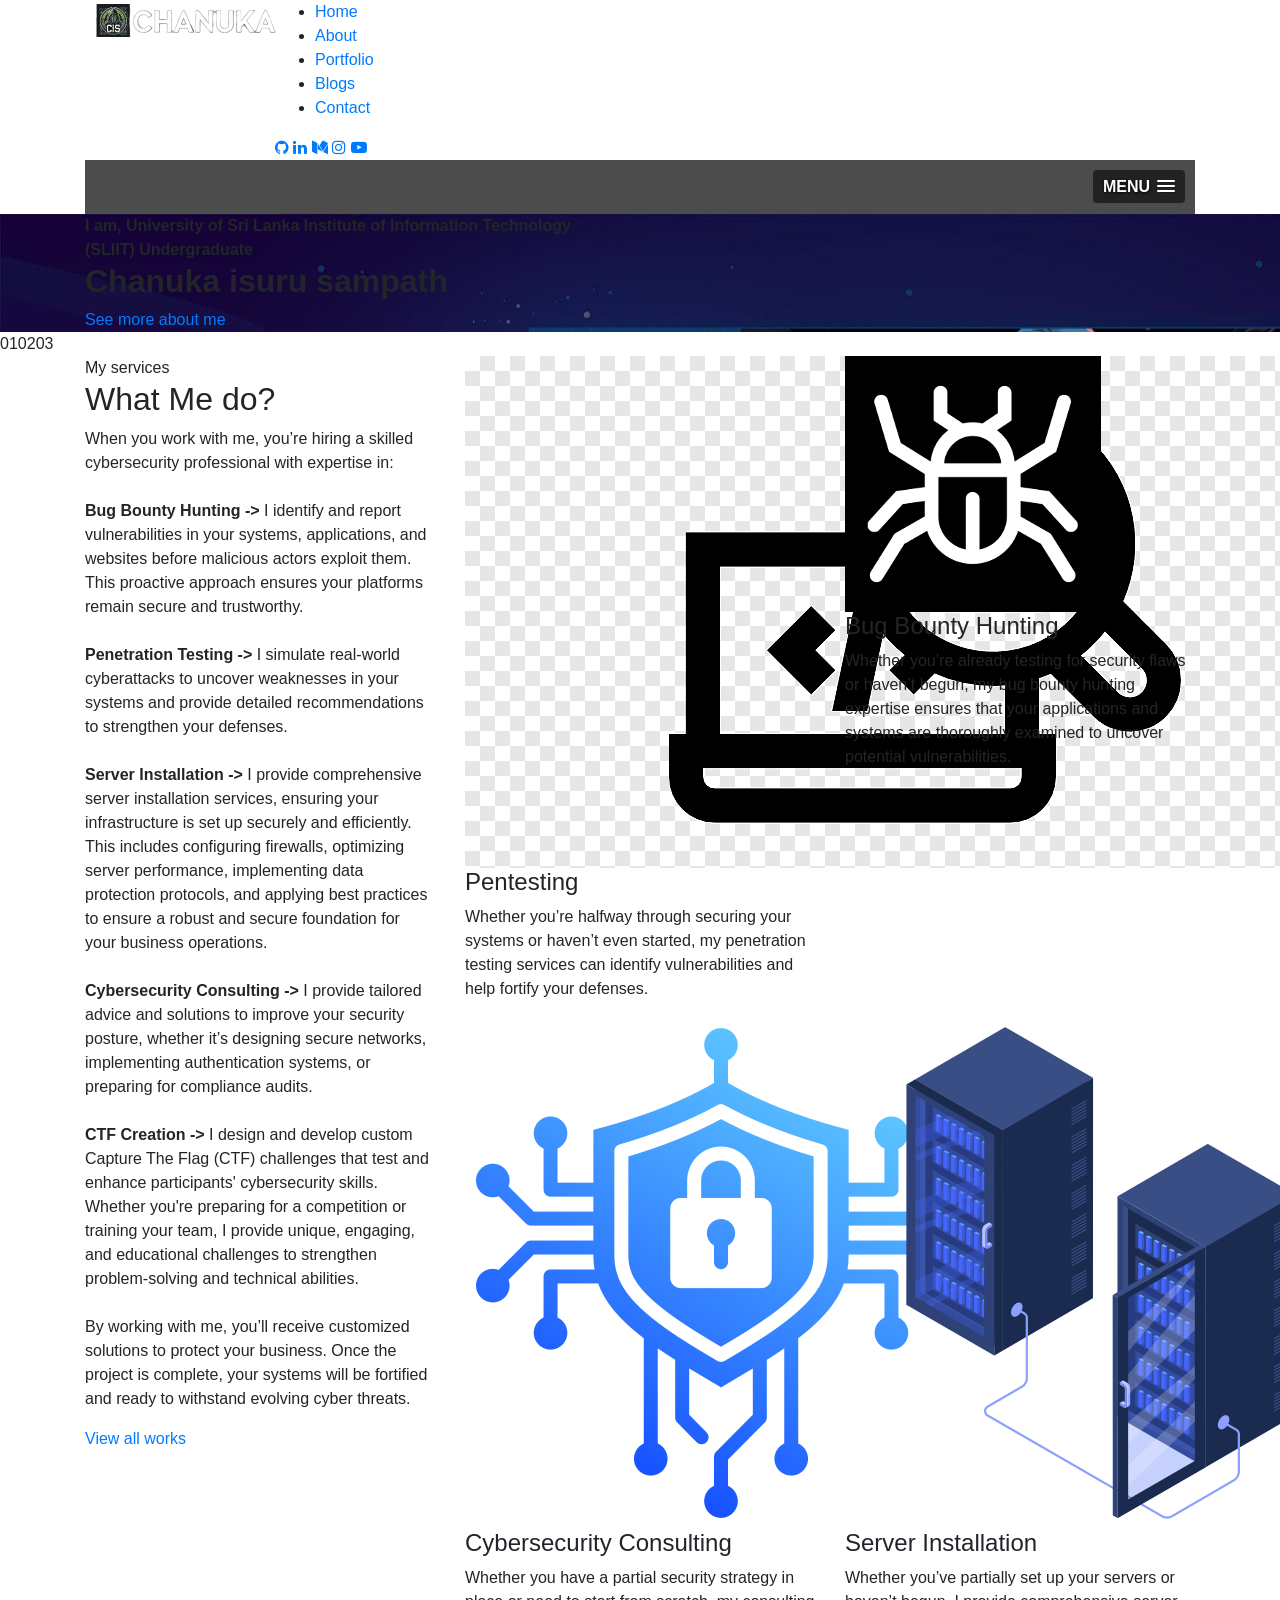
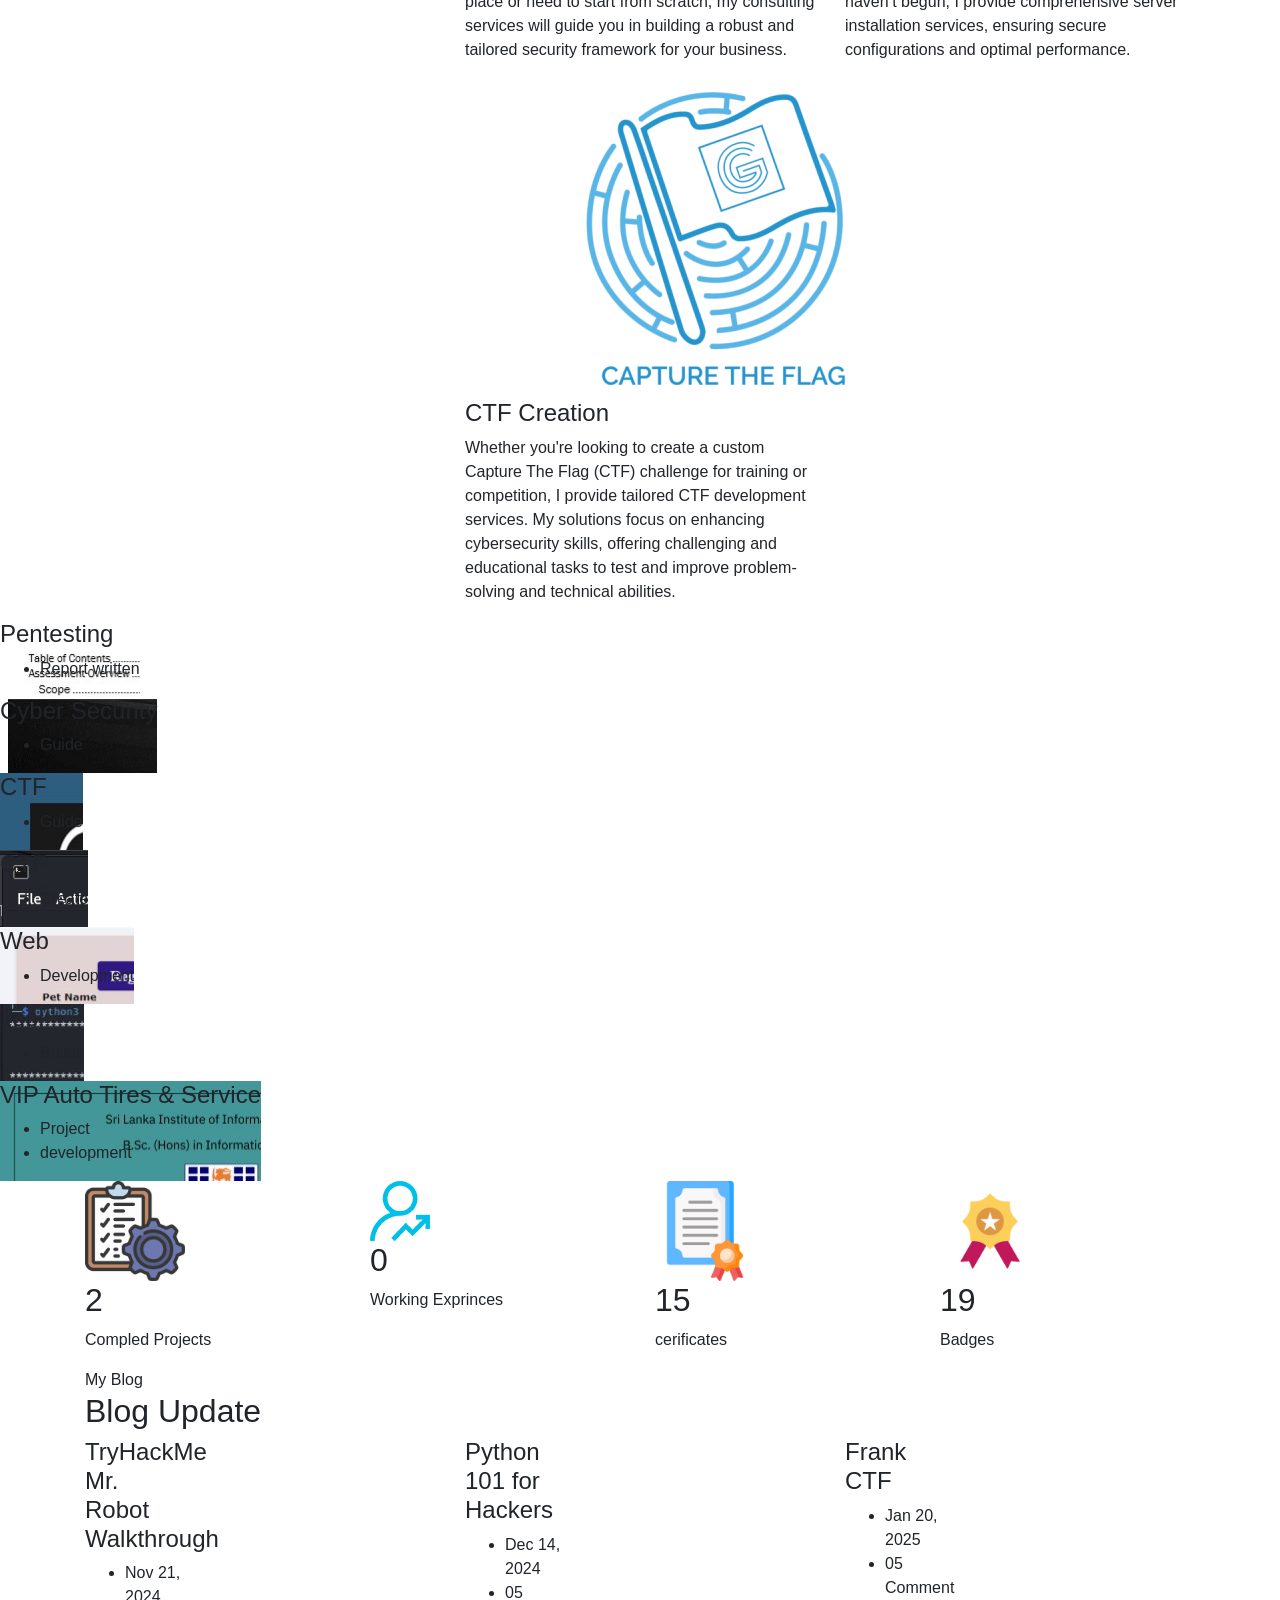
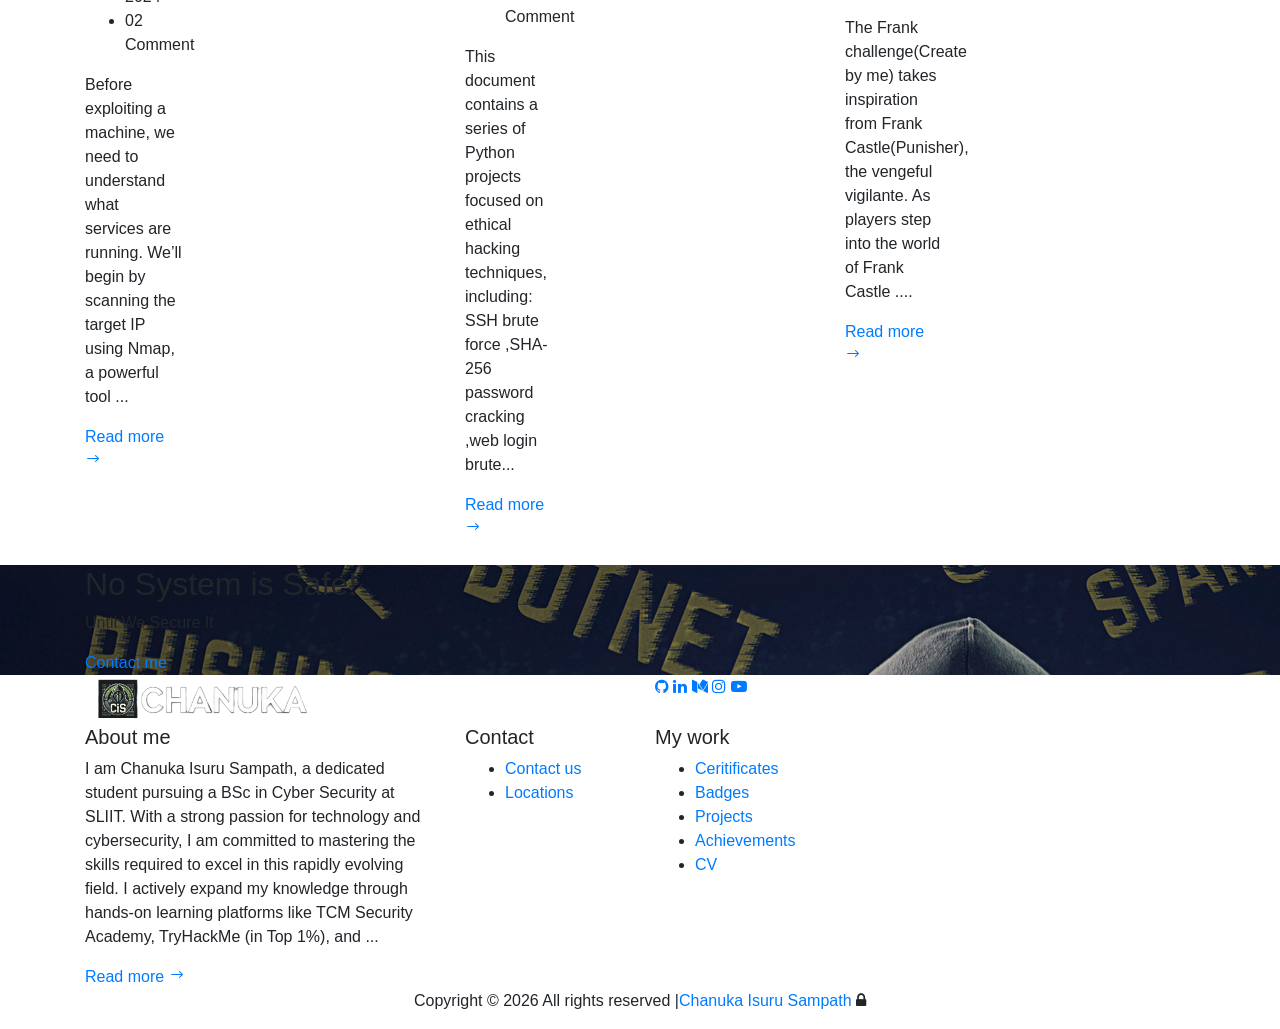
==== commit 625d5b27: "fix meta" ====
--- a/index.html
+++ b/index.html
@@ -3,10 +3,8 @@
 
 <head>
     <meta charset="UTF-8">
-    <meta name="description" content="Videograph Template">
-    <meta name="keywords" content="Videograph, unica, creative, html">
-    <meta name="viewport" content="width=device-width, initial-scale=1.0">
-    <meta http-equiv="X-UA-Compatible" content="ie=edge">
+    <meta name="description" content="Create By Chanuka Isuru Sampath">
+    
     <title>Chanuka Home</title>
 
     <!-- Google Font -->
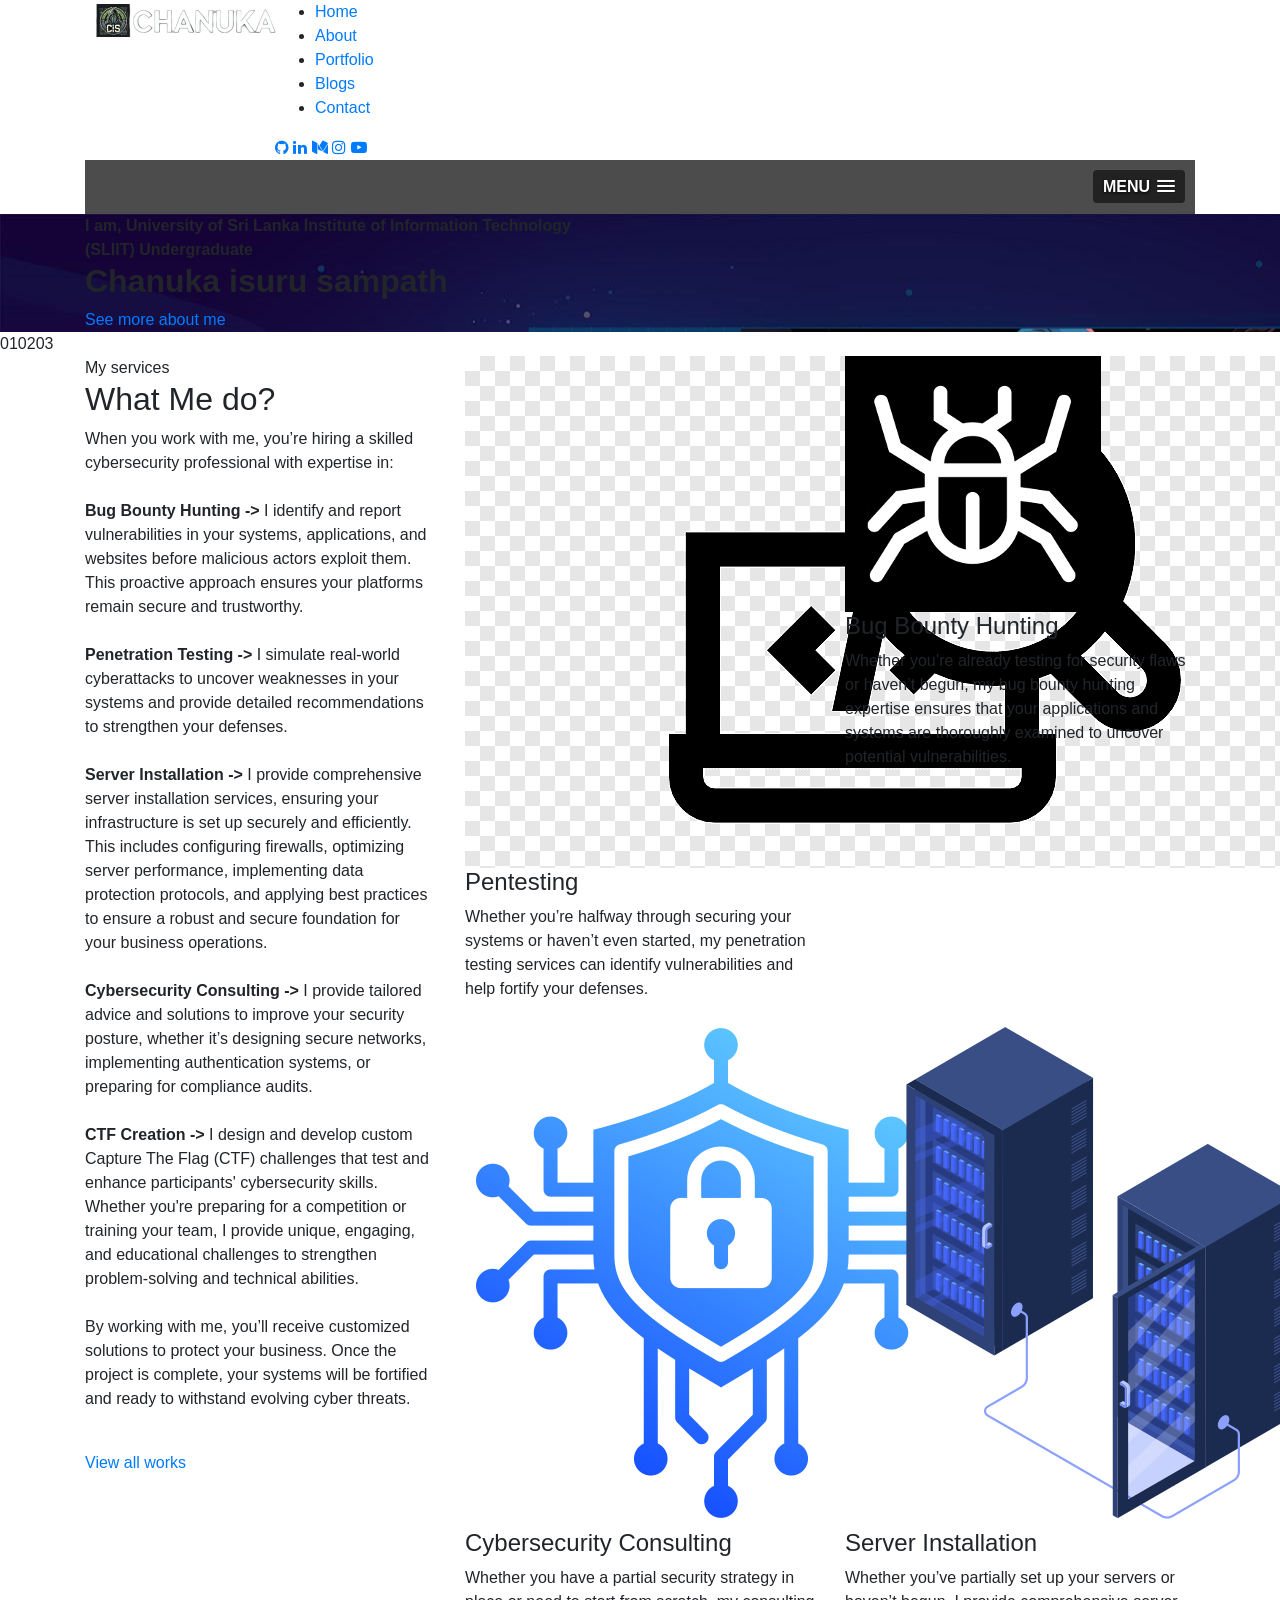
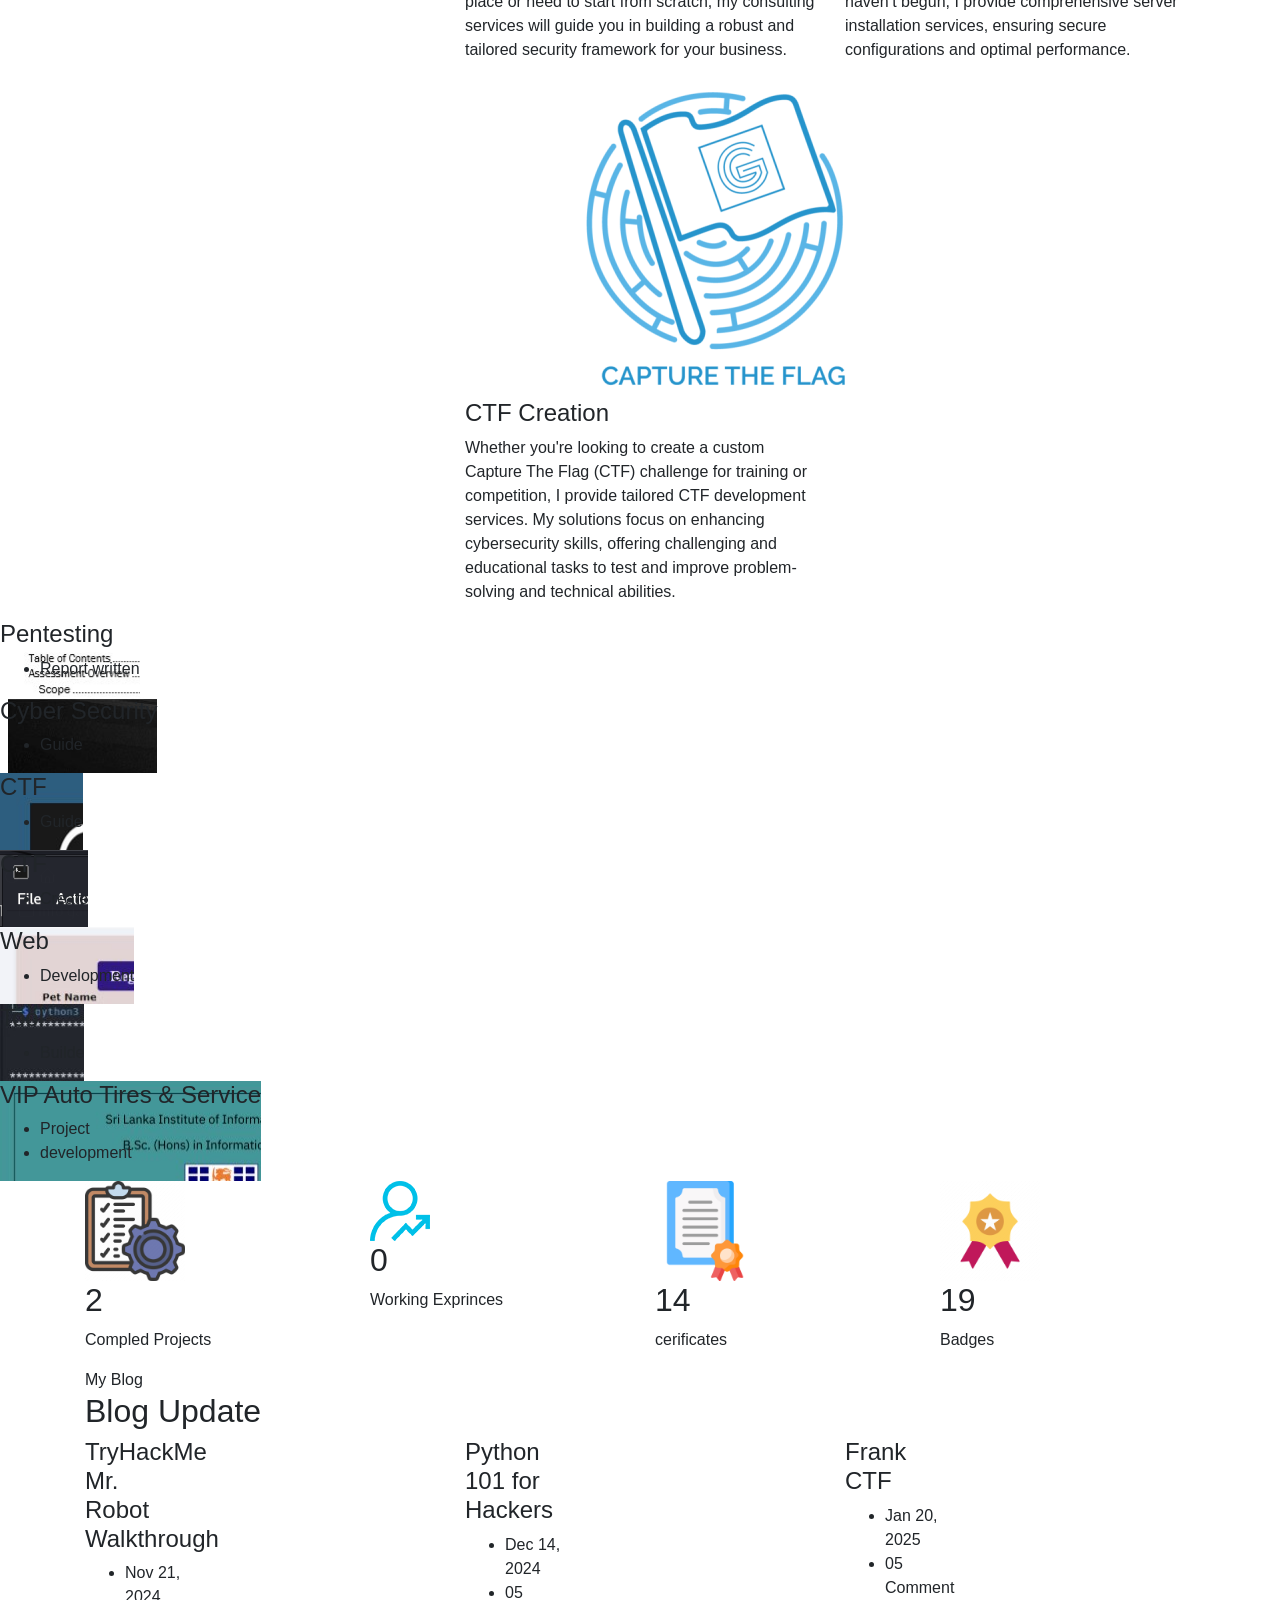
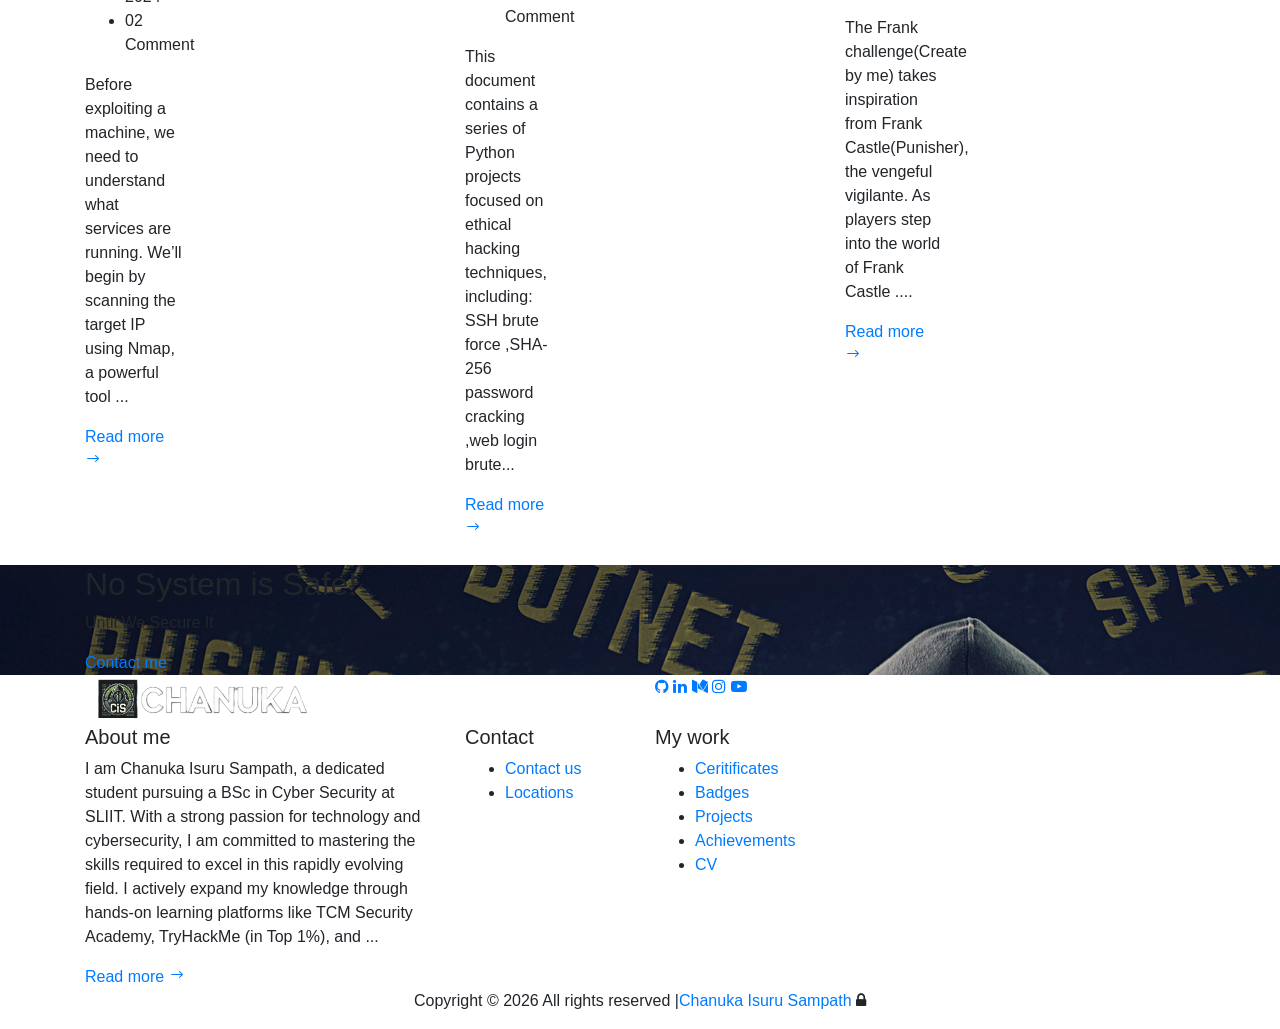
==== commit 63388c84: "coffee button and update cer" ====
--- a/index.html
+++ b/index.html
@@ -146,8 +146,9 @@
                             <br>
                             <br>
                              By working with me, you’ll receive customized solutions to protect your business. Once the project is complete, your systems will be fortified and ready to withstand evolving cyber threats.</p>
-                        
-                    </div>
+                             <script type="text/javascript" src="https://cdnjs.buymeacoffee.com/1.0.0/button.prod.min.js" data-name="bmc-button" data-slug="chanukaisuru" data-color="#FFDD00" data-emoji="☕"  data-font="Comic" data-text="Buy me a coffee" data-outline-color="#000000" data-font-color="#000000" data-coffee-color="#ffffff" ></script> 
+                    </div>
+                    <br>
                     <a href="portfolio.html" class="primary-btn">View all works</a>
                 </div>
                 <div class="col-lg-8">
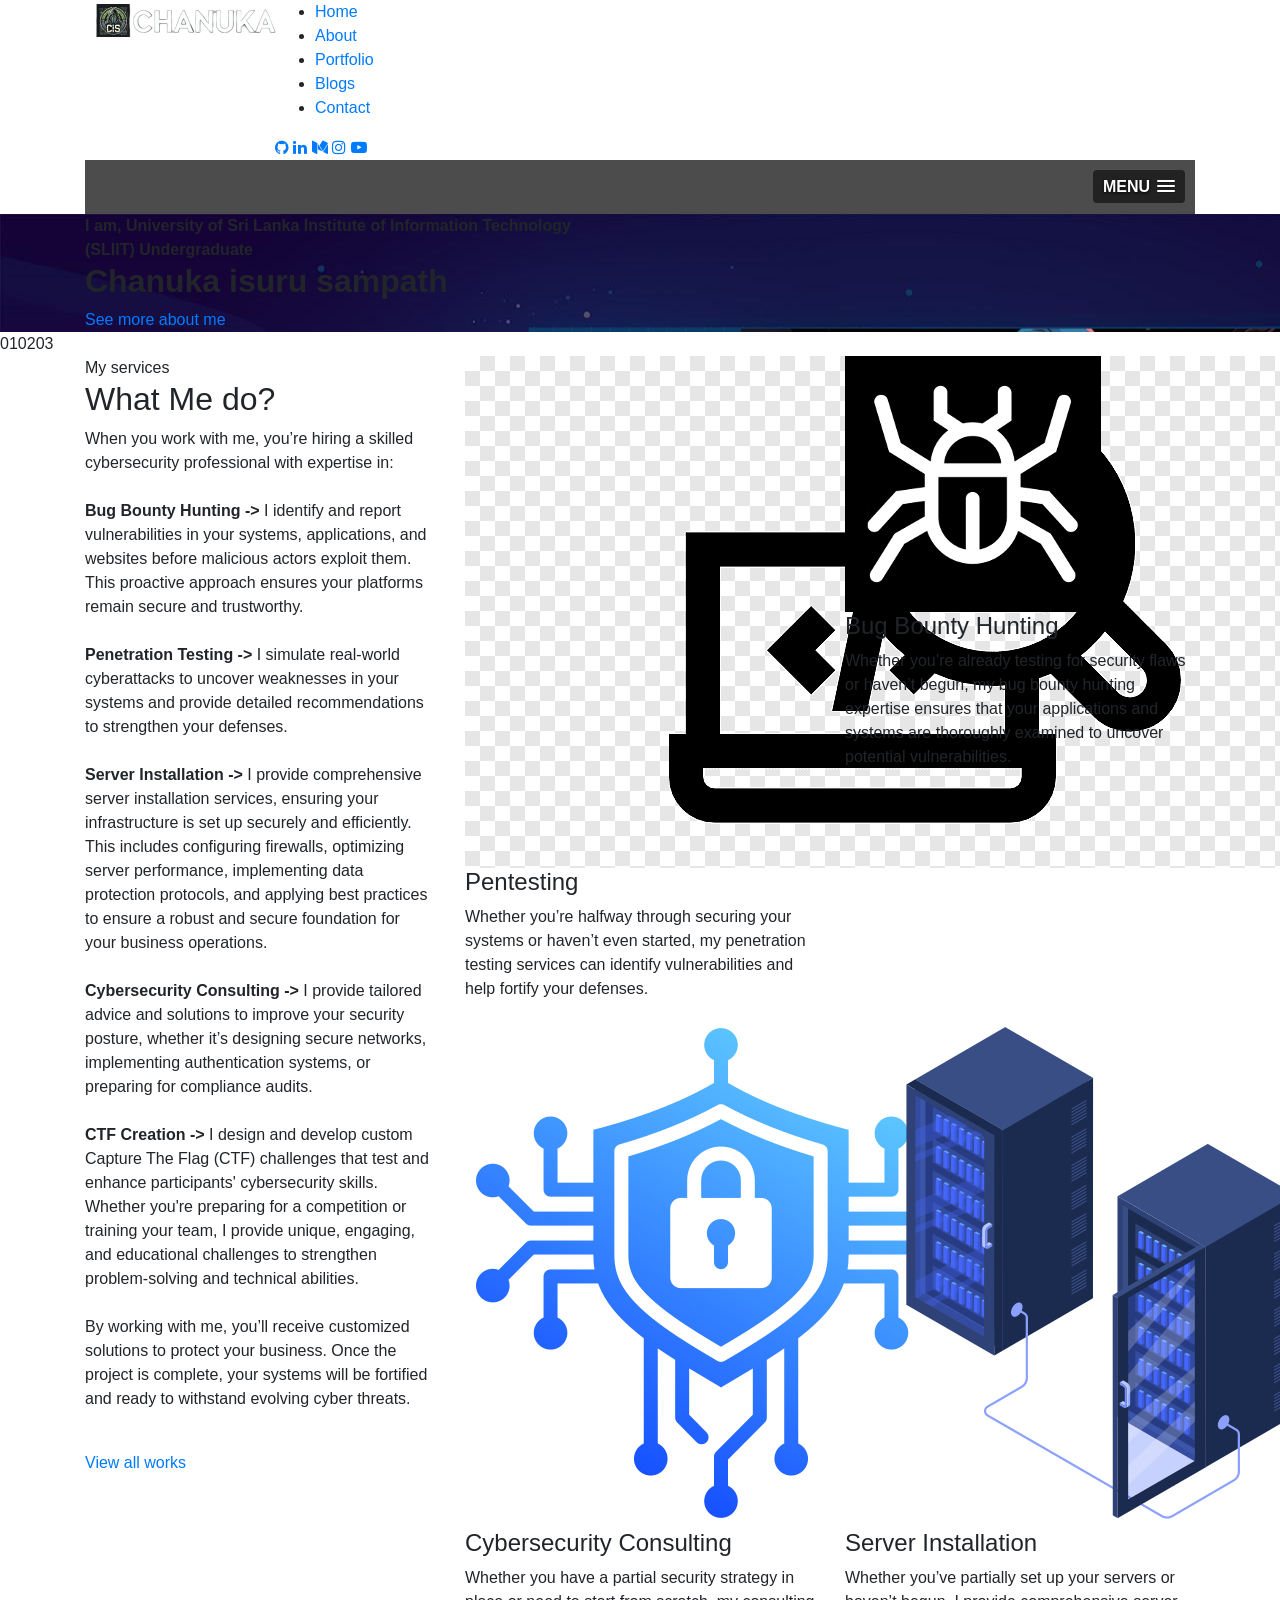
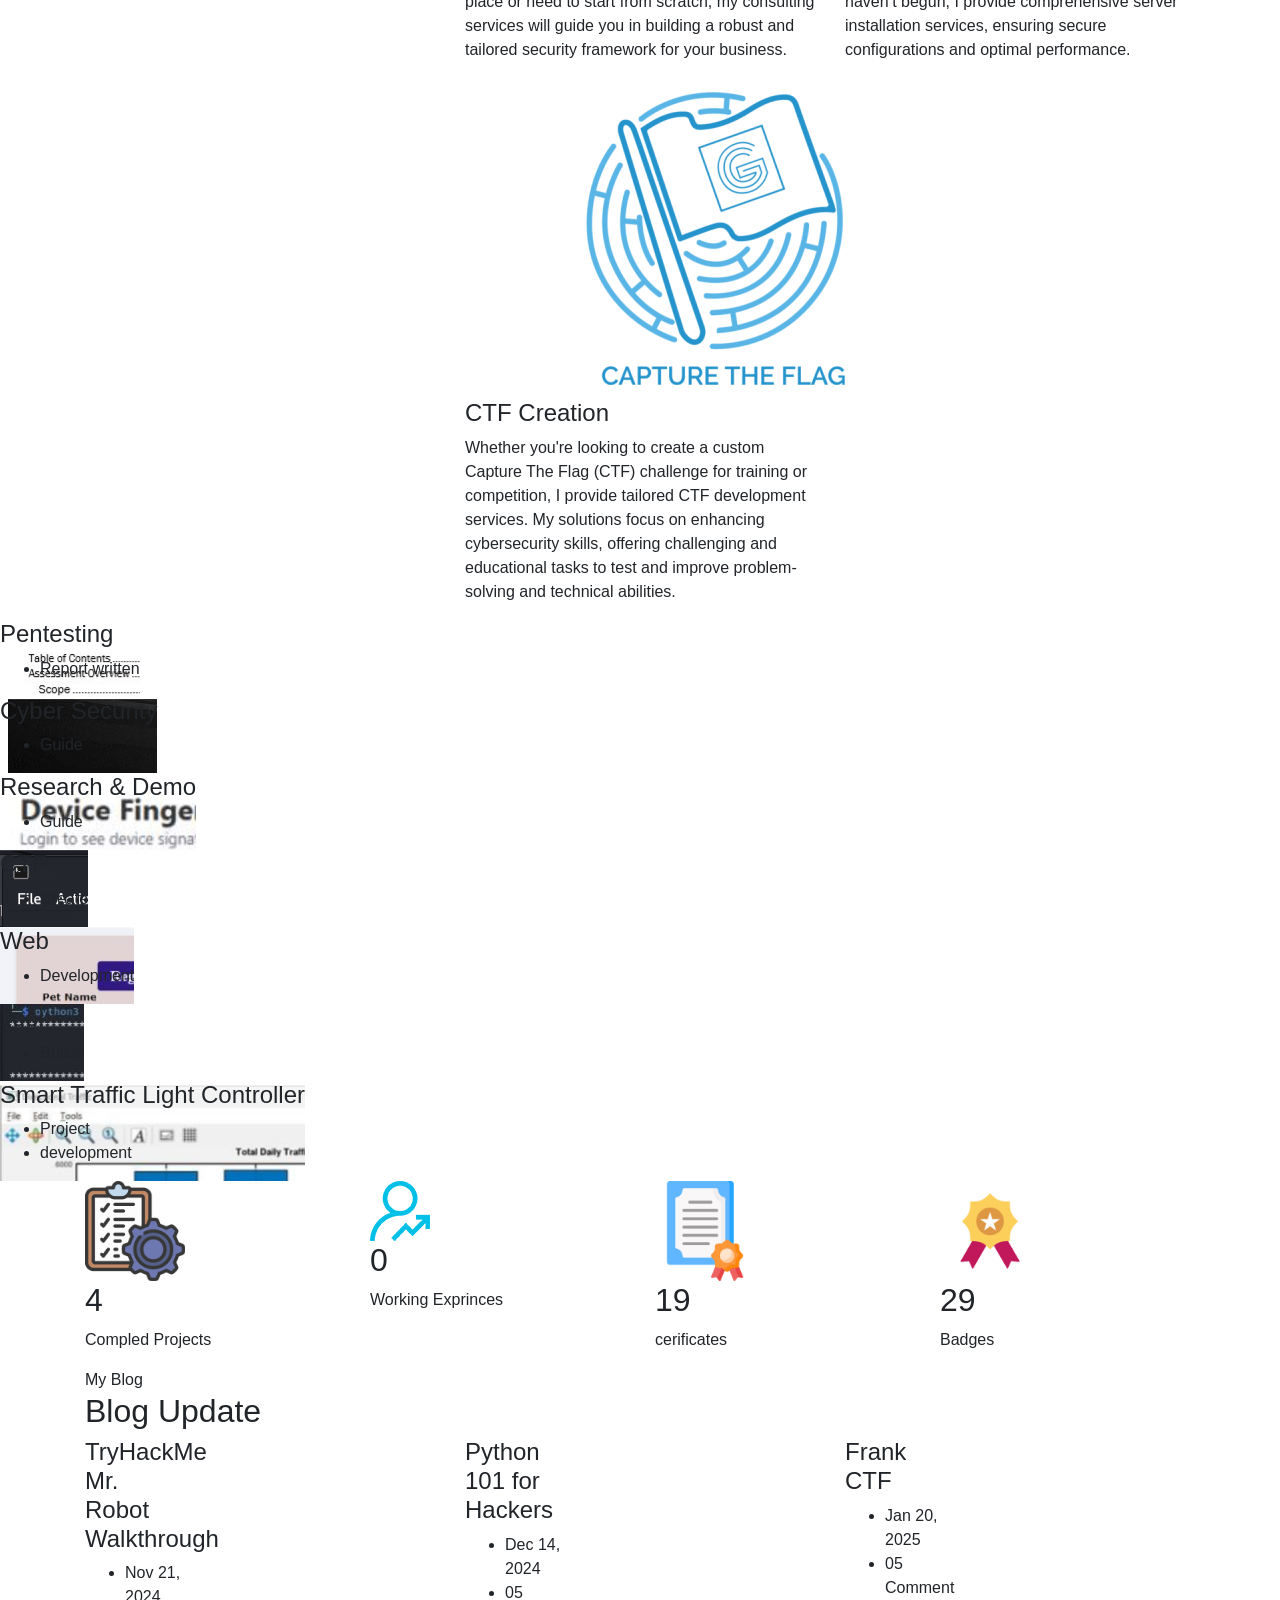
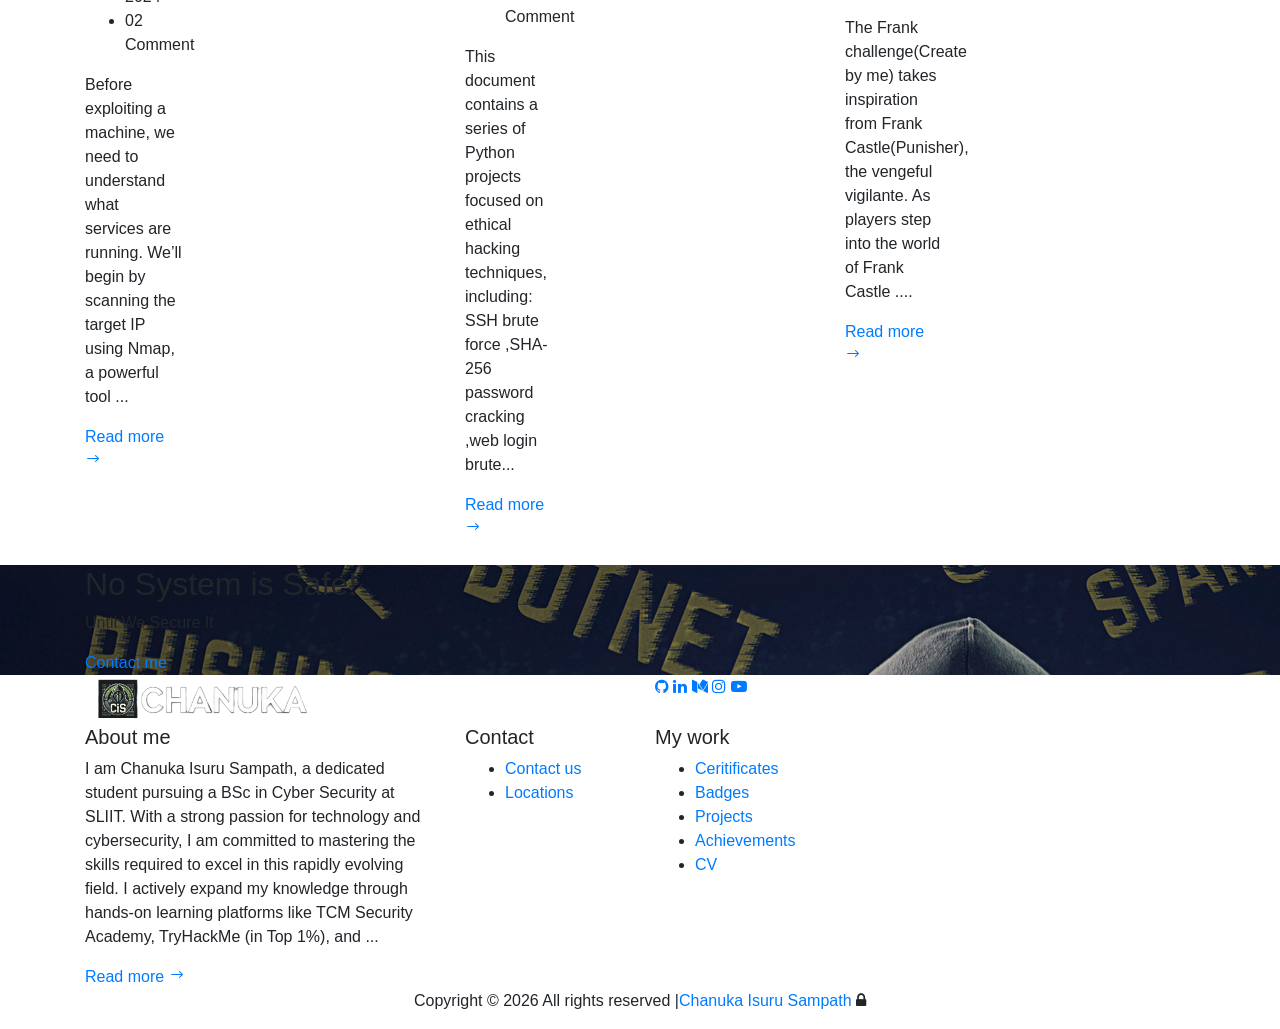
==== commit da1f29e1: "Updated files" ====
--- a/index.html
+++ b/index.html
@@ -87,7 +87,7 @@
                             <div class="hero__text">
                                 <span><b>I am,</b> </span>
                                 <span><b>an active Hack The Box, TryHackMe, VulnHub, and PicoCTF Player and CTF creator</b></span>
-                                <h2><b>Chanuka isuru sampath (RIO6XI)</b></h2>
+                                <h2><b>Chanuka isuru sampath (RIO6IX)</b></h2>
                                 <a href="./about.html" class="primary-btn">See more about me</a>
                             </div>
                         </div>
@@ -228,9 +228,9 @@
                     </ul>
                 </div>
             </div>
-            <div class="work__item small__item set-bg" data-setbg="img/work/work-3.jpg">
+            <div class="work__item small__item set-bg" data-setbg="img/work/work-7.png">
                     <div class="work__item__hover">
-                        <h4>CTF</h4>
+                        <h4>Research & Demo</h4>
                         <ul>
                             <li>Guide</li>                            
                         </ul>
@@ -260,9 +260,9 @@
                     </ul>
                 </div>
             </div>
-            <div class="work__item wide__item set-bg" data-setbg="img/work/work-7.jpg">
-                <div class="work__item__hover">
-                    <h4>VIP Auto Tires & Service</h4>
+            <div class="work__item wide__item set-bg" data-setbg="img/work/DM-1.png">
+                <div class="work__item__hover">
+                    <h4>Smart Traffic Light Controller</h4>
                     <ul>
                         <li>Project</li>
                         <li>development</li>
@@ -282,7 +282,7 @@
                         <div class="counter__item">
                             <div class="counter__item__text">
                                 <img src="img/icons/ci-1.png" width="100px" alt="">
-                                <h2 class="counter_num">5</h2>
+                                <h2 class="counter_num">10</h2>
                                 <p>Compled Projects</p>
                             </div>
                         </div>
@@ -300,7 +300,7 @@
                         <div class="counter__item third__item">
                             <div class="counter__item__text">
                                 <img src="img/icons/ci-3.png" width="100px" alt="">
-                                <h2 class="counter_num">42</h2>
+                                <h2 class="counter_num">54</h2>
                                 <p>cerificates</p>
                             </div>
                         </div>
@@ -309,7 +309,7 @@
                         <div class="counter__item four__item">
                             <div class="counter__item__text">
                                 <img src="img/icons/ci-4.png" width="100px" alt="">
-                                <h2 class="counter_num">56</h2>
+                                <h2 class="counter_num">84</h2>
                                 <p>Badges</p>
                             </div>
                         </div>
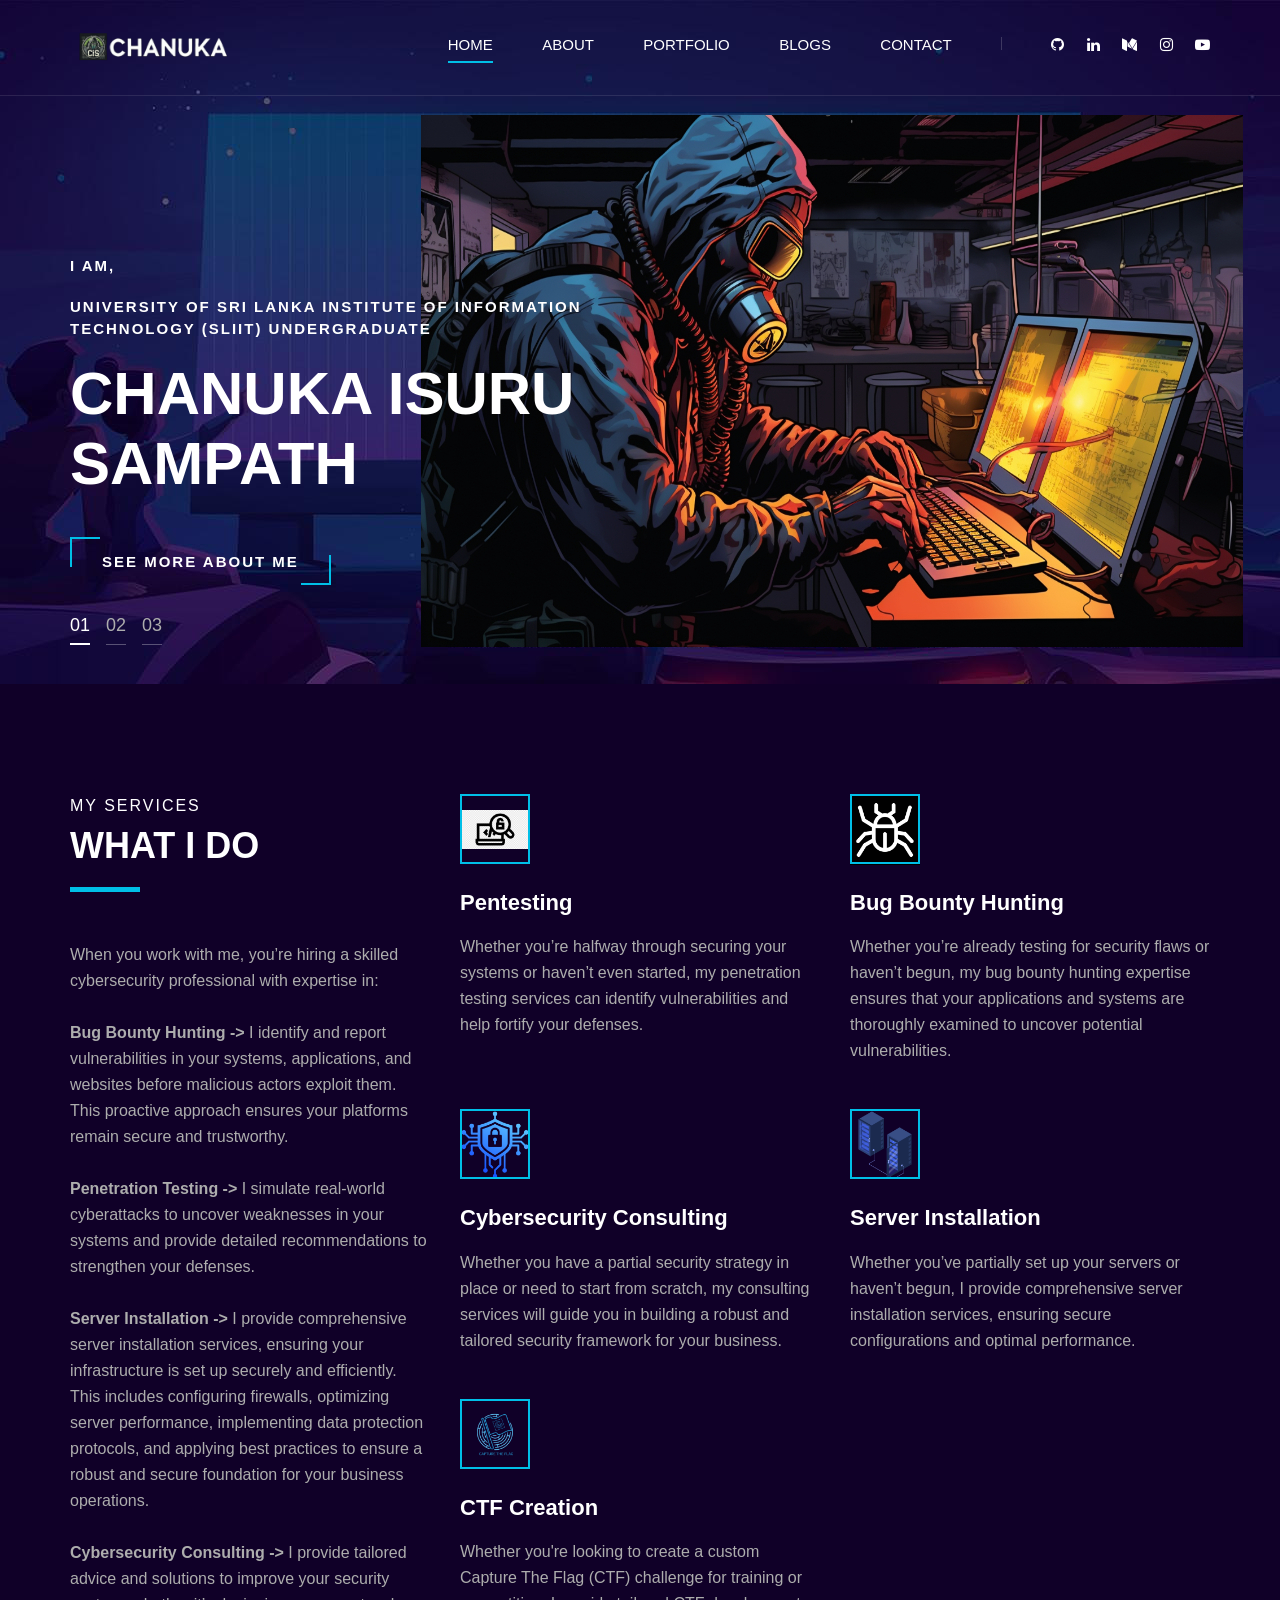
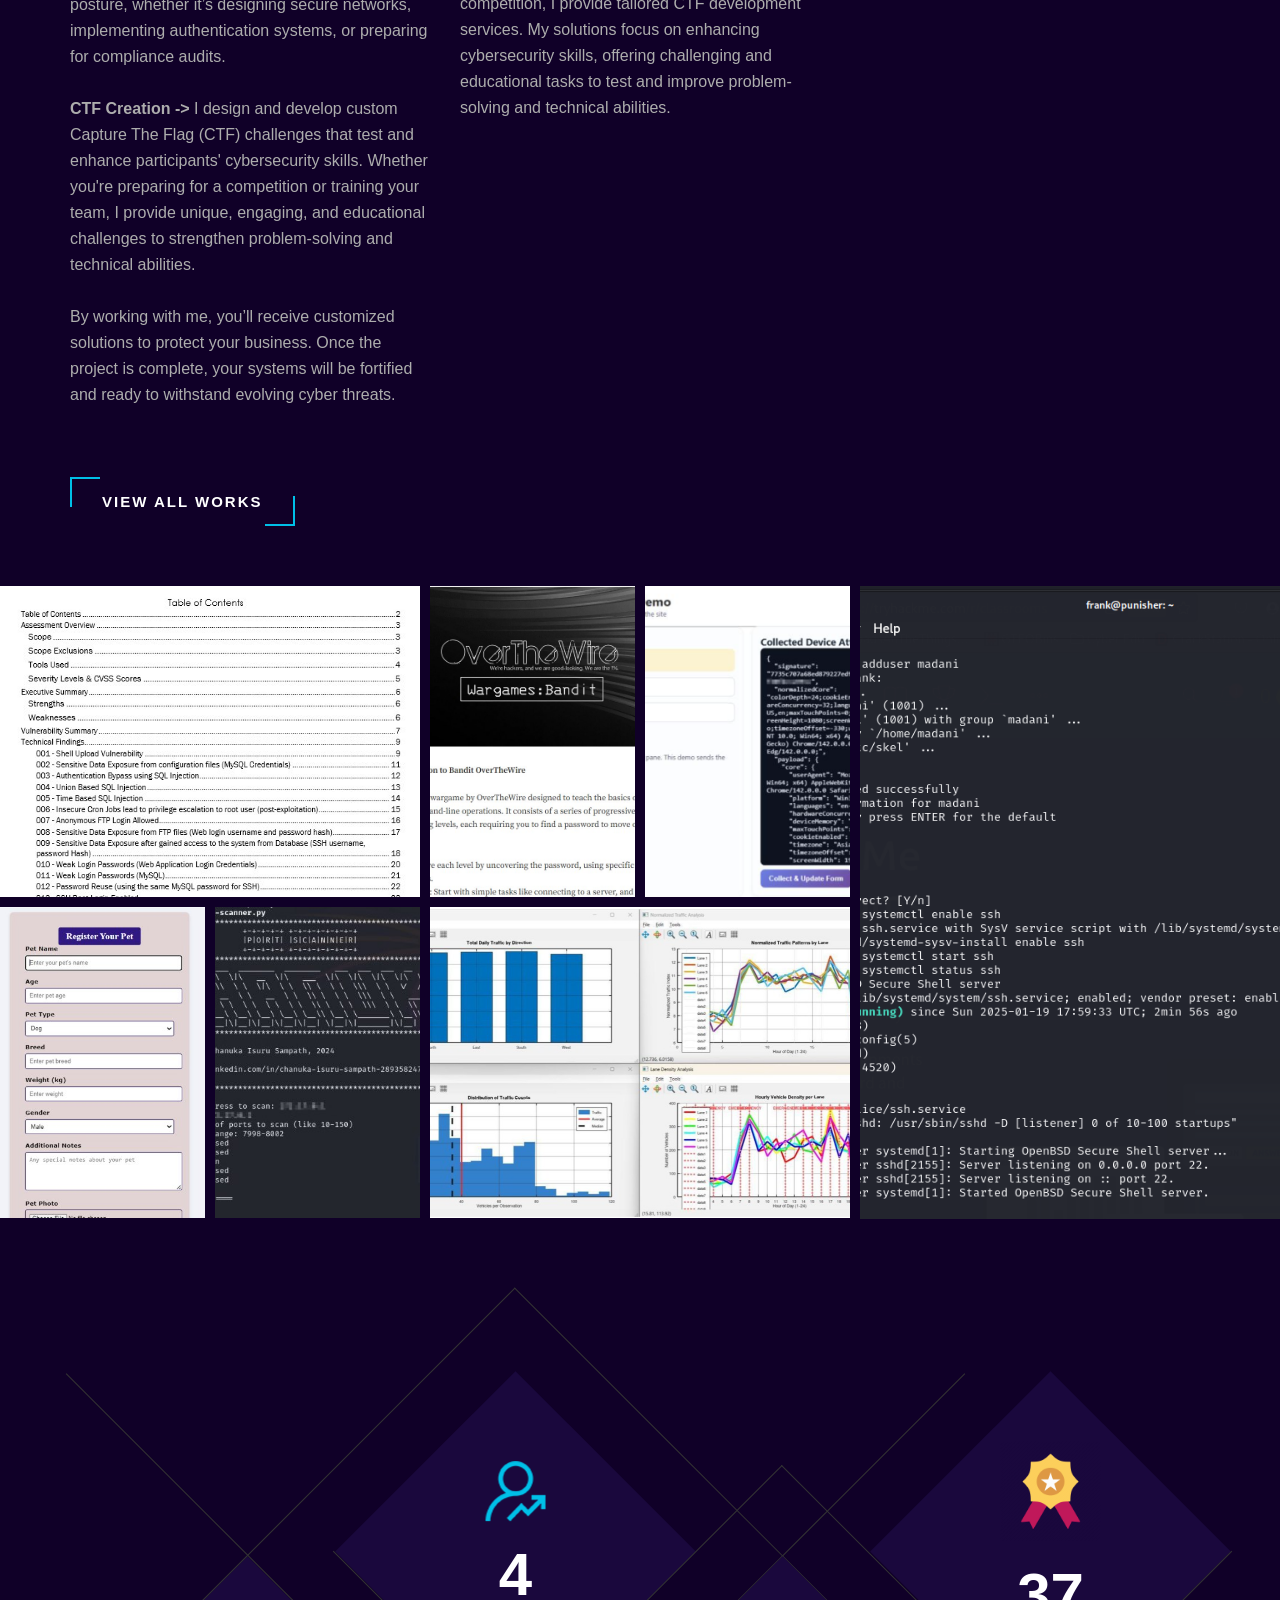
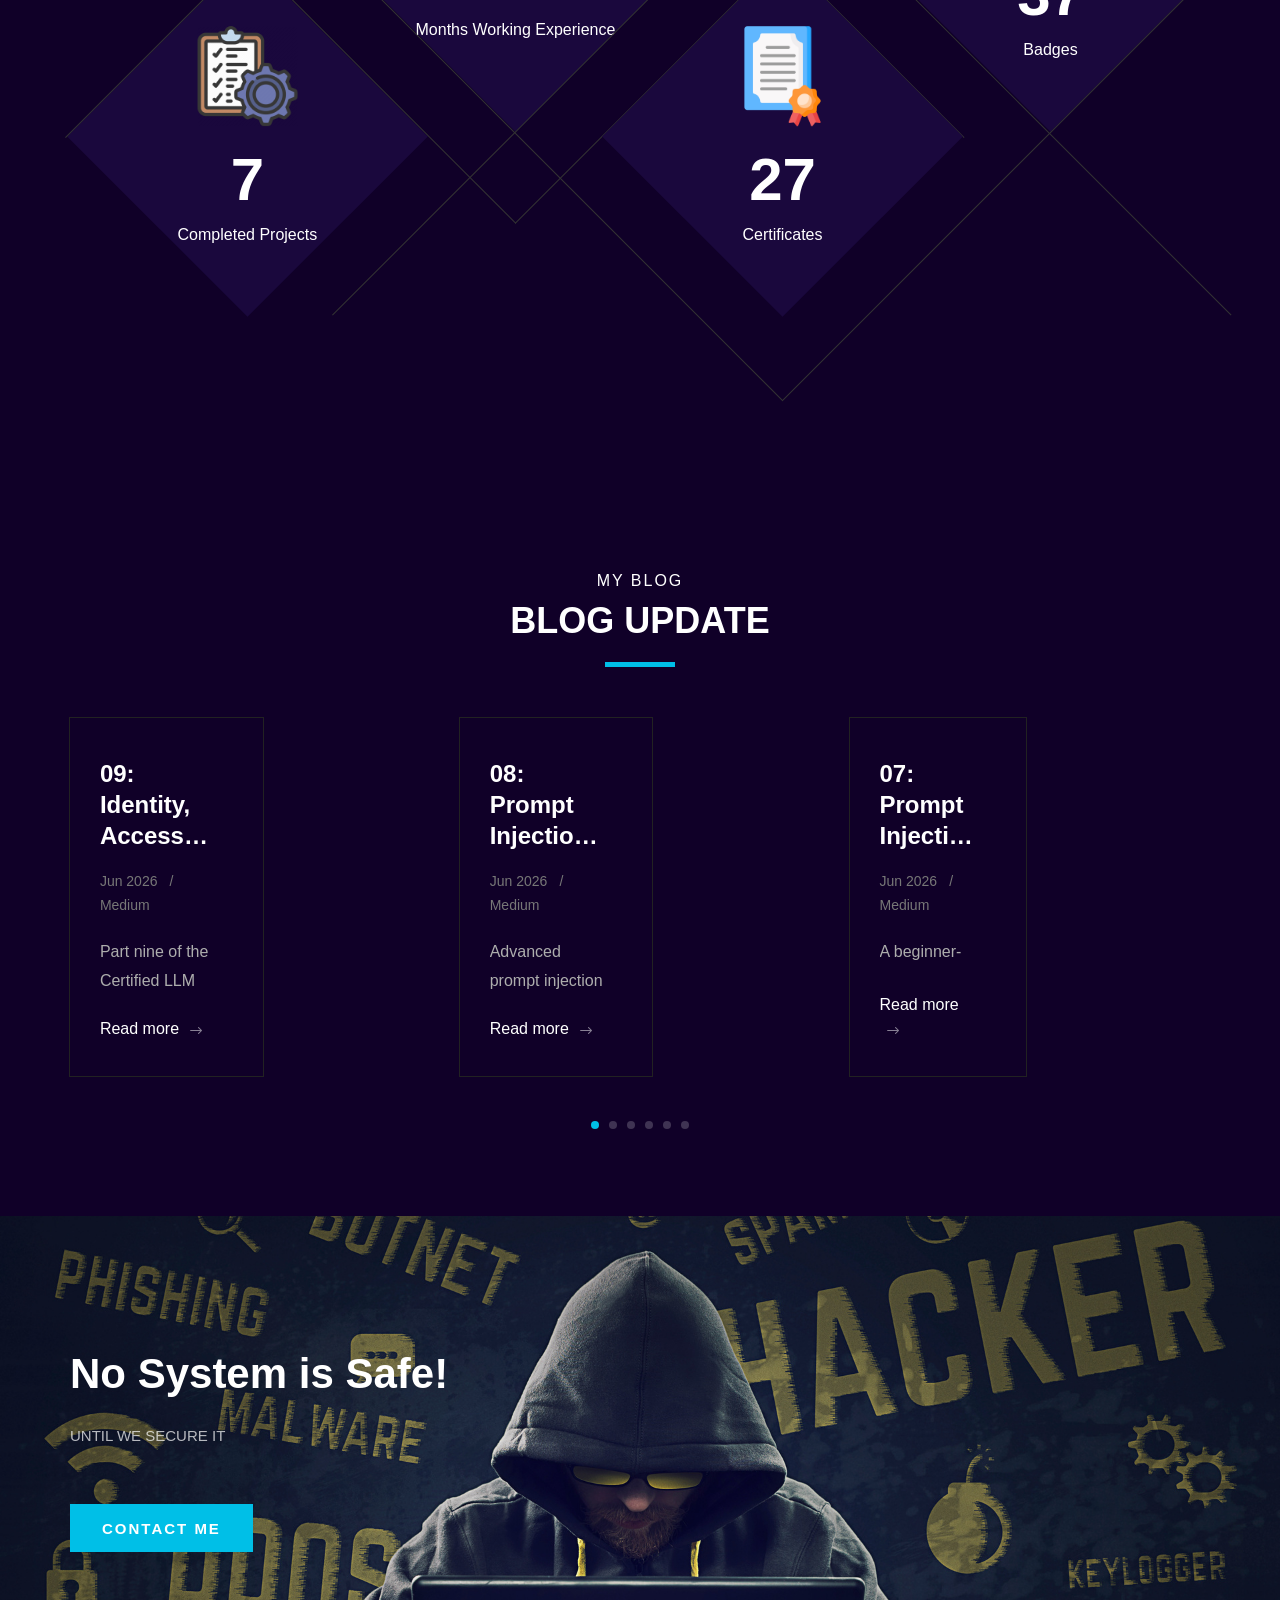
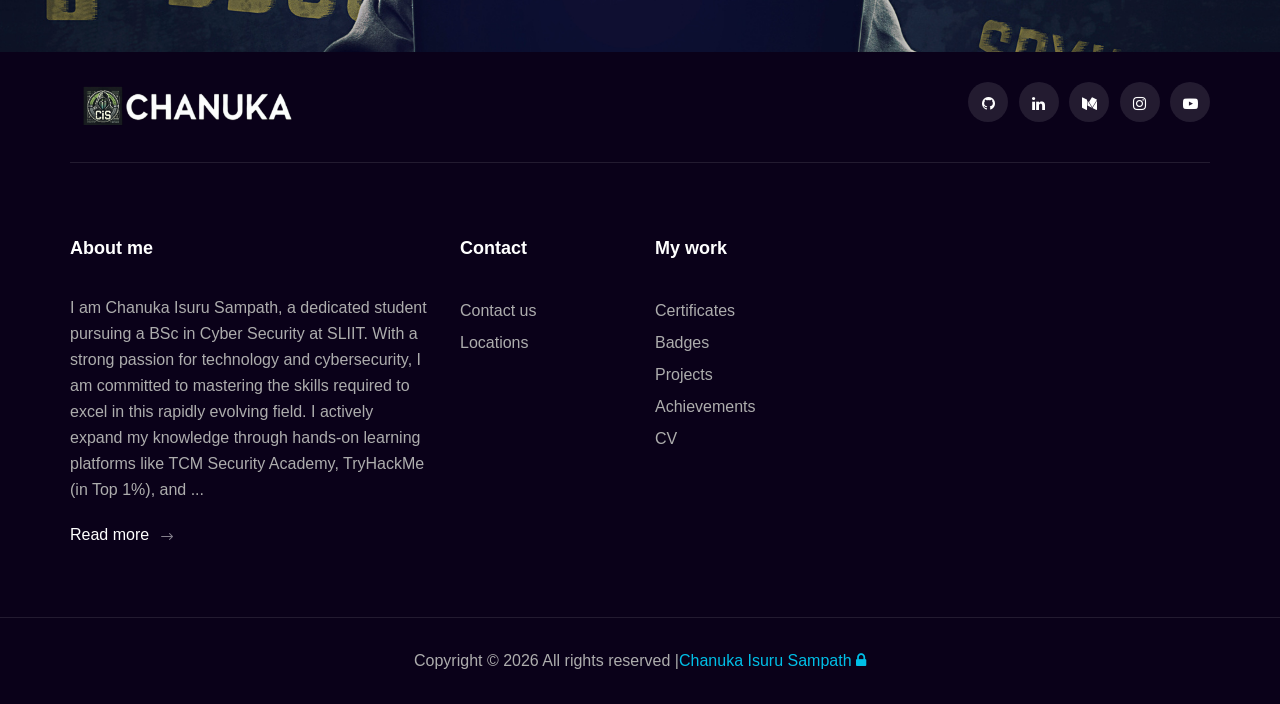
==== commit c595f1a4: "Update portfolio site content and layout" ====
--- a/index.html
+++ b/index.html
@@ -3,9 +3,14 @@
 
 <head>
     <meta charset="UTF-8">
-    <meta name="description" content="Create By Chanuka Isuru Sampath">
+    <meta name="description" content="Chanuka Isuru Sampath is a cyber security undergraduate, penetration tester, bug bounty hunter, CTF creator, and security researcher.">
+    <meta property="og:title" content="Chanuka Isuru Sampath | Cyber Security Portfolio">
+    <meta property="og:description" content="Cyber security portfolio of Chanuka Isuru Sampath, featuring projects, certificates, badges, blogs, and contact details.">
+    <meta property="og:type" content="website">
+    <meta property="og:image" content="img/hero/hero-1.jpg">
+    <meta name="twitter:card" content="summary_large_image">
     
-    <title>Chanuka Home</title>
+    <title>Chanuka Isuru Sampath | Cyber Security Portfolio</title>
 
     <!-- Google Font -->
     <link href="https://fonts.googleapis.com/css2?family=Play:wght@400;700&display=swap" rel="stylesheet">
@@ -19,7 +24,7 @@
     <link rel="stylesheet" href="css/owl.carousel.min.css" type="text/css">
     <link rel="stylesheet" href="css/magnific-popup.css" type="text/css">
     <link rel="stylesheet" href="css/slicknav.min.css" type="text/css">
-    <link rel="stylesheet" href="css/style.css" type="text/css">
+    <link rel="stylesheet" href="css/style.css?v=20260613" type="text/css">
 </head>
 
 <body>
@@ -51,7 +56,7 @@
                         <div class="header__nav__social">
                             <a href="https://github.com/RIO6IX" target="_blank"><i class="fa fa-github"></i></a>
                             <a href="https://www.linkedin.com/in/chanuka-isuru-sampath-289358247/" target="_blank"><i class="fa fa-linkedin"></i></a>
-                            <a href="https://medium.com/@chanuka1" target="_blank"><i class="fa fa-medium"></i></a>
+                            <a href="https://medium.com/@rio6ix" target="_blank"><i class="fa fa-medium"></i></a>
                             <a href="https://www.instagram.com/rio6ix_._?igsh=MTc4N213a2JsMW84YQ%3D%3D&utm_source=qr " target="_blank"><i class="fa fa-instagram"></i></a>
                             <a href="https://www.youtube.com/@chanukaisuru0" target="_blank"><i class="fa fa-youtube-play"></i></a>
                         </div>
@@ -73,7 +78,7 @@
                             <div class="hero__text">
                                 <span><b>I am, </b></span>
                                 <span><b>University of Sri Lanka Institute of Information Technology (SLIIT) Undergraduate</b></span>
-                                <h2><b>Chanuka isuru sampath</b></h2>
+                                <h2><b>Chanuka Isuru Sampath</b></h2>
                                 <a href="./about.html" class="primary-btn">See more about me</a>
                             </div>
                         </div>
@@ -87,7 +92,7 @@
                             <div class="hero__text">
                                 <span><b>I am,</b> </span>
                                 <span><b>an active Hack The Box, TryHackMe, VulnHub, and PicoCTF Player and CTF creator</b></span>
-                                <h2><b>Chanuka isuru sampath (RIO6IX)</b></h2>
+                                <h2><b>Chanuka Isuru Sampath (RIO6IX)</b></h2>
                                 <a href="./about.html" class="primary-btn">See more about me</a>
                             </div>
                         </div>
@@ -100,8 +105,8 @@
                         <div class="col-lg-6">
                             <div class="hero__text">
                                 <span><b>I am, </b></span>
-                                <span><b>Bug Bounty Hunter on Bugcrowd, HackerOne, and Integrity</b></span>
-                                <h2><b>Chanuka isuru sampath</b></h2>
+                                <span><b>Bug Bounty Hunter on Bugcrowd, HackerOne, and Intigriti</b></span>
+                                <h2><b>Chanuka Isuru Sampath</b></h2>
                                 <a href="./about.html" class="primary-btn">See more about me</a>
                             </div>
                         </div>
@@ -120,7 +125,7 @@
                     <div class="services__title">
                         <div class="section-title">
                             <span>My services</span>
-                            <h2>What Me do?</h2>
+                            <h2>What I Do</h2>
                         </div>
                         <p>When you work with me, you’re hiring a skilled cybersecurity professional with expertise in:
                             <br>
@@ -210,7 +215,7 @@
         <div class="work__gallery">
             <div class="grid-sizer"></div>
             <div class="work__item wide__item set-bg" data-setbg="img/work/work-1.jpg">
-            <!--   <a href="https://chanuka1.medium.com/bandit-level-0-10-ec5c204e058a" class="play-btn video-popup"><i
+            <!--   <a href="https://medium.com/@rio6ix" class="play-btn video-popup"><i
                         class="fa fa-play"></i></a> -->
                 <div class="work__item__hover">
                     <h4>Pentesting</h4>
@@ -256,7 +261,7 @@
                 <div class="work__item__hover">
                     <h4>Tool</h4>
                     <ul>
-                        <li>Builde</li>
+                        <li>Builder</li>
                     </ul>
                 </div>
             </div>
@@ -282,8 +287,8 @@
                         <div class="counter__item">
                             <div class="counter__item__text">
                                 <img src="img/icons/ci-1.png" width="100px" alt="">
-                                <h2 class="counter_num">10</h2>
-                                <p>Compled Projects</p>
+                                <h2 class="counter_num">14</h2>
+                                <p>Completed Projects</p>
                             </div>
                         </div>
                     </div>
@@ -291,8 +296,8 @@
                         <div class="counter__item second__item">
                             <div class="counter__item__text">
                                 <img src="img/icons/ci-2.png" alt="">
-                                <h2 class="counter_num">0</h2>
-                                <p>Working Exprinces</p>
+                                <h2 class="counter_num">7</h2>
+                                <p>Months Working Experience</p>
                             </div>
                         </div>
                     </div>
@@ -300,8 +305,8 @@
                         <div class="counter__item third__item">
                             <div class="counter__item__text">
                                 <img src="img/icons/ci-3.png" width="100px" alt="">
-                                <h2 class="counter_num">54</h2>
-                                <p>cerificates</p>
+                                <h2 class="counter_num">61</h2>
+                                <p>Certificates</p>
                             </div>
                         </div>
                     </div>
@@ -336,24 +341,101 @@
                 <div class="latest__slider owl-carousel">
                     <div class="col-lg-4">
                         <div class="blog__item latest__item">
+                            <h4>09: Identity, Access, Memory &amp; Advanced Topics</h4>
+                            <ul>
+                                <li>Jun 2026</li>
+                                <li>Medium</li>
+                            </ul>
+                            <p>Part nine of the Certified LLM Security Professional series, covering identity, access, memory, and advanced security topics for LLM systems.</p>
+                            <a href="https://medium.com/@rio6ix/certified-llm-security-professional-09-identity-access-memory-advanced-topics-4883854ca1ee" target="_blank">Read more <span class="arrow_right"></span></a>
+                        </div>
+                    </div>
+                    <div class="col-lg-4">
+                        <div class="blog__item latest__item">
+                            <h4>08: Prompt Injection Advanced Attack Scenarios</h4>
+                            <ul>
+                                <li>Jun 2026</li>
+                                <li>Medium</li>
+                            </ul>
+                            <p>Advanced prompt injection scenarios in the Certified LLM Security Professional series, focused on practical attack paths and defensive thinking.</p>
+                            <a href="https://medium.com/@rio6ix/certified-llm-security-professional-08-prompt-injection-advanced-attack-scenarios-87127b9a428a" target="_blank">Read more <span class="arrow_right"></span></a>
+                        </div>
+                    </div>
+                    <div class="col-lg-4">
+                        <div class="blog__item latest__item">
+                            <h4>07: Prompt Injection Basics &amp; Direct Attacks</h4>
+                            <ul>
+                                <li>Jun 2026</li>
+                                <li>Medium</li>
+                            </ul>
+                            <p>A beginner-friendly LLM security lesson on prompt injection basics, direct attacks, and why instruction handling matters in AI applications.</p>
+                            <a href="https://medium.com/@rio6ix/certified-llm-security-professional-07-prompt-injection-basics-direct-attacks-875ce26dd5e9" target="_blank">Read more <span class="arrow_right"></span></a>
+                        </div>
+                    </div>
+                    <div class="col-lg-4">
+                        <div class="blog__item latest__item">
+                            <h4>06: LLM Application Architecture &amp; RAG</h4>
+                            <ul>
+                                <li>Jun 2026</li>
+                                <li>Medium</li>
+                            </ul>
+                            <p>Part six introduces LLM application architecture and retrieval augmented generation, with a security-focused look at how these systems are built.</p>
+                            <a href="https://medium.com/@rio6ix/certified-llm-security-professional-06-llm-application-architecture-rag-2a0ee123f6e6" target="_blank">Read more <span class="arrow_right"></span></a>
+                        </div>
+                    </div>
+                    <div class="col-lg-4">
+                        <div class="blog__item latest__item">
+                            <h4>Bandit Level 0-34</h4>
+                            <ul>
+                                <li>Mar 01, 2025</li>
+                                <li>Medium</li>
+                            </ul>
+                            <p>Bandit is a wargame by OverTheWire designed to teach Linux and command-line basics through progressively challenging levels.</p>
+                            <a href="https://medium.com/@rio6ix/overthewire-bandit-level-1-34-064c9911459d" target="_blank">Read more <span class="arrow_right"></span></a>
+                        </div>
+                    </div>
+                    <div class="col-lg-4">
+                        <div class="blog__item latest__item">
+                            <h4>Natas Level 0-10</h4>
+                            <ul>
+                                <li>Feb 14, 2025</li>
+                                <li>Medium</li>
+                            </ul>
+                            <p>OverTheWire Natas is a web security wargame for learning web vulnerabilities through hands-on browser-based challenges.</p>
+                            <a href="https://medium.com/@rio6ix/natas-level-1-20-ada947b40325" target="_blank">Read more <span class="arrow_right"></span></a>
+                        </div>
+                    </div>
+                    <div class="col-lg-4">
+                        <div class="blog__item latest__item">
+                            <h4>Setting Up Burp Suite Proxy: A Complete Guide</h4>
+                            <ul>
+                                <li>Mar 04, 2025</li>
+                                <li>Medium</li>
+                            </ul>
+                            <p>A practical guide to configuring Burp Suite Proxy for web security testing and browser traffic interception.</p>
+                            <a href="https://medium.com/@rio6ix/setting-up-burp-suite-proxy-a-complete-guide-f887f7e74e1f" target="_blank">Read more <span class="arrow_right"></span></a>
+                        </div>
+                    </div>
+                    <div class="col-lg-4">
+                        <div class="blog__item latest__item">
                             <h4>TryHackMe Mr. Robot Walkthrough</h4>
                             <ul>
                                 <li>Nov 21, 2024</li>
-                                <li>02 Comment</li>
-                            </ul>
-                            <p>Before exploiting a machine, we need to understand what services are running. We’ll begin by scanning the target IP using Nmap, a powerful tool ...</p>
-                            <a href="https://medium.com/@chanuka1/tryhackme-mr-robot-walkthrough-6e37f9a0c8bc" target="_blank" >Read more <span class="arrow_right"></span></a>
-                        </div>
-                    </div>
-                    <div class="col-lg-4">
-                        <div class="blog__item latest__item">
-                            <h4> Python 101 for Hackers</h4>
+                                <li>Medium</li>
+                            </ul>
+                            <p>A TryHackMe Mr. Robot walkthrough beginning with Nmap scanning, service discovery, and exploitation workflow.</p>
+                            <a href="https://medium.com/@rio6ix/tryhackme-mr-robot-walkthrough-6e37f9a0c8bc" target="_blank">Read more <span class="arrow_right"></span></a>
+                        </div>
+                    </div>
+                    <div class="col-lg-4">
+                        <div class="blog__item latest__item">
+                            <h4>Python 101 for Hackers</h4>
                             <ul>
                                 <li>Dec 14, 2024</li>
-                                <li>05 Comment</li>
-                            </ul>
-                            <p>This document contains a series of Python projects focused on ethical hacking techniques, including:  SSH brute force ,SHA-256 password cracking ,web login brute...</p>
-                            <a href="https://www.linkedin.com/posts/chanuka-isuru-sampath-289358247_python-101-for-hackers-educational-guide-activity-7273726125841747968-dWLm?utm_source=share&utm_medium=member_desktop">Read more <span class="arrow_right"></span></a>
+                                <li>LinkedIn</li>
+                            </ul>
+                            <p>A Python-focused ethical hacking guide covering small security projects, scripting ideas, and practical learning exercises.</p>
+                            <a href="https://www.linkedin.com/posts/chanuka-isuru-sampath-289358247_python-101-for-hackers-educational-guide-activity-7273726125841747968-dWLm?utm_source=share&utm_medium=member_desktop" target="_blank">Read more <span class="arrow_right"></span></a>
                         </div>
                     </div>
                     <div class="col-lg-4">
@@ -361,24 +443,25 @@
                             <h4>Frank CTF</h4>
                             <ul>
                                 <li>Jan 20, 2025</li>
-                                <li>05 Comment</li>
-                            </ul>
-                            <p>The Frank challenge(Create by me) takes inspiration from Frank Castle(Punisher), the vengeful vigilante. As players step into the world of Frank Castle ....</p>
-                            <a href="https://medium.com/@chanuka1/frank-8ee9dcc6ed93">Read more <span class="arrow_right"></span></a>
-                        </div>
-                    </div>
-                    <div class="col-lg-4">
-                        <div class="blog__item latest__item">
-                            <h4>Bandit Level 0–10</h4>
-                            <ul>
-                                <li>Jan 21, 2025</li>
-                                <li>05 Comment</li>
-                            </ul>
-                            <p>Bandit is a wargame by OverTheWire designed to teach the basics of Linux and command-line operations. It consists of a series of progressively challenging levels....</p>
-                            <a href="https://medium.com/@chanuka1/bandit-level-0-10-ec5c204e058a">Read more <span class="arrow_right"></span></a>
-                        </div>
-                    </div>
-                
+                                <li>Medium</li>
+                            </ul>
+                            <p>A walkthrough for the Frank CTF challenge, inspired by Frank Castle, with practical enumeration and exploitation steps.</p>
+                            <a href="https://medium.com/@rio6ix/frank-8ee9dcc6ed93" target="_blank">Read more <span class="arrow_right"></span></a>
+                        </div>
+                    </div>
+                    <div class="col-lg-4">
+                        <div class="blog__item latest__item">
+                            <h4>Find Me CTF</h4>
+                            <ul>
+                                <li>Jan 23, 2025</li>
+                                <li>Medium</li>
+                            </ul>
+                            <p>A walkthrough for the Find Me CTF challenge, showing how to uncover vulnerabilities and capture the user and root flags.</p>
+                            <a href="https://medium.com/@rio6ix/find-me-ctf-ec04b7c83b00" target="_blank">Read more <span class="arrow_right"></span></a>
+                        </div>
+                    </div>
+                </div>
+            </div>
         </div> 
     </section>
     <!-- Latest Blog Section End -->
@@ -413,7 +496,7 @@
                         <div class="footer__top__social">
                             <a href="https://github.com/RIO6IX" target="_blank"><i class="fa fa-github"></i></a>
                             <a href="https://www.linkedin.com/in/chanuka-isuru-sampath-289358247/" target="_blank"><i class="fa fa-linkedin"></i></a>
-                            <a href="https://medium.com/@chanuka1" target="_blank"><i class="fa fa-medium"></i></a>
+                            <a href="https://medium.com/@rio6ix" target="_blank"><i class="fa fa-medium"></i></a>
                             <a href="https://www.instagram.com/rio6ix_._?igsh=MTc4N213a2JsMW84YQ%3D%3D&utm_source=qr " target="_blank"><i class="fa fa-instagram"></i></a>
                             <a href="https://www.youtube.com/@chanukaisuru0" target="_blank"><i class="fa fa-youtube-play"></i></a>
                         </div>
@@ -442,7 +525,7 @@
                         <div class="footer__option__item">
                             <h5>My work</h5>
                             <ul>
-                                <li><a href="./portfolio.html">Ceritificates</a></li>
+                                <li><a href="./portfolio.html">Certificates</a></li>
                                 <li><a href="./portfolio.html">Badges</a></li>
                                 <li><a href="./portfolio.html">Projects</a></li>
                                 <li><a href="./portfolio.html">Achievements</a></li>
@@ -483,4 +566,4 @@
     <script src="js/main.js"></script>
 </body>
 
-</html>+</html>
--- a/css/style.css
+++ b/css/style.css
@@ -0,0 +1,2247 @@
+/******************************************************************
+  Template Name: Dreams
+  Description: Dreams wedding template
+  Author: Colorib
+  Author URI: https://colorlib.com/
+  Version: 1.0
+  Created: Colorib
+******************************************************************/
+/*------------------------------------------------------------------
+[Table of contents]
+
+1.  Template default CSS
+	1.1	Variables
+	1.2	Mixins
+	1.3	Flexbox
+	1.4	Reset
+2.  Helper Css
+3.  Header Section
+4.  Hero Section
+5.  Services Section
+6.  Counter Section
+7.  Team Section
+8.  Latest Section
+9.  Contact
+10.  Footer Style
+-------------------------------------------------------------------*/
+/*----------------------------------------*/
+/* Template default CSS
+/*----------------------------------------*/
+html,
+body {
+  height: 100%;
+  font-family: "Josefin Sans", sans-serif;
+  -webkit-font-smoothing: antialiased;
+}
+
+h1,
+h2,
+h3,
+h4,
+h5,
+h6 {
+  margin: 0;
+  color: #111111;
+  font-weight: 400;
+  font-family: "Play", sans-serif;
+}
+
+h1 {
+  font-size: 70px;
+}
+
+h2 {
+  font-size: 36px;
+}
+
+h3 {
+  font-size: 30px;
+}
+
+h4 {
+  font-size: 24px;
+}
+
+h5 {
+  font-size: 18px;
+}
+
+h6 {
+  font-size: 16px;
+}
+
+p {
+  font-size: 16px;
+  font-family: "Josefin Sans", sans-serif;
+  color: #adadad;
+  font-weight: 400;
+  line-height: 26px;
+  margin: 0 0 15px 0;
+}
+
+img {
+  max-width: 100%;
+}
+
+input:focus,
+select:focus,
+button:focus,
+textarea:focus {
+  outline: none;
+}
+
+a:hover,
+a:focus {
+  text-decoration: none;
+  outline: none;
+  color: #fff;
+}
+
+ul,
+ol {
+  padding: 0;
+  margin: 0;
+}
+
+/*---------------------
+  Helper CSS
+-----------------------*/
+.section-title {
+  margin-bottom: 50px;
+}
+.section-title.center-title {
+  text-align: center;
+}
+.section-title.center-title h2:after {
+  right: 0;
+  margin: 0 auto;
+}
+.section-title span {
+  color: #ffffff;
+  display: block;
+  font-size: 16px;
+  letter-spacing: 2px;
+  text-transform: uppercase;
+  margin-bottom: 6px;
+}
+.section-title h2 {
+  color: #ffffff;
+  font-weight: 700;
+  text-transform: uppercase;
+  position: relative;
+  padding-bottom: 25px;
+}
+.section-title h2:after {
+  position: absolute;
+  left: 0;
+  bottom: 0;
+  height: 5px;
+  width: 70px;
+  background: #00bfe7;
+  content: "";
+}
+
+.set-bg {
+  background-repeat: no-repeat;
+  background-size: cover;
+  background-position: top center;
+}
+
+.spad {
+  padding-top: 100px;
+  padding-bottom: 100px;
+}
+
+.text-white h1,
+.text-white h2,
+.text-white h3,
+.text-white h4,
+.text-white h5,
+.text-white h6,
+.text-white p,
+.text-white span,
+.text-white li,
+.text-white a {
+  color: #fff;
+}
+
+/* buttons */
+.primary-btn {
+  display: inline-block;
+  font-size: 15px;
+  font-family: "Play", sans-serif;
+  font-weight: 700;
+  padding: 14px 32px 12px;
+  color: #ffffff;
+  text-transform: uppercase;
+  letter-spacing: 2px;
+  position: relative;
+  z-index: 1;
+}
+.primary-btn:hover:before {
+  height: 100%;
+  width: 100%;
+}
+.primary-btn:hover:after {
+  height: 100%;
+  width: 100%;
+}
+.primary-btn:before {
+  position: absolute;
+  left: 0;
+  top: 0;
+  height: 30px;
+  width: 30px;
+  border-left: 2px solid #00bfe7;
+  border-top: 2px solid #00bfe7;
+  content: "";
+  z-index: -1;
+  -webkit-transition: all, 0.7s;
+  -o-transition: all, 0.7s;
+  transition: all, 0.7s;
+}
+.primary-btn:after {
+  position: absolute;
+  right: 0;
+  bottom: 0;
+  height: 30px;
+  width: 30px;
+  border-right: 2px solid #00bfe7;
+  border-bottom: 2px solid #00bfe7;
+  content: "";
+  z-index: -1;
+  -webkit-transition: all, 0.7s;
+  -o-transition: all, 0.7s;
+  transition: all, 0.7s;
+}
+
+.site-btn {
+  font-size: 15px;
+  color: #ffffff;
+  background: #00bfe7;
+  font-family: "Play", sans-serif;
+  font-weight: 700;
+  border: none;
+  display: inline-block;
+  text-transform: uppercase;
+  letter-spacing: 2px;
+  padding: 14px 34px 12px;
+  width: 100%;
+}
+
+/* Preloder */
+#preloder {
+  position: fixed;
+  width: 100%;
+  height: 100%;
+  top: 0;
+  left: 0;
+  z-index: 999999;
+  background: #000;
+}
+
+.loader {
+  width: 40px;
+  height: 40px;
+  position: absolute;
+  top: 50%;
+  left: 50%;
+  margin-top: -13px;
+  margin-left: -13px;
+  border-radius: 60px;
+  animation: loader 0.8s linear infinite;
+  -webkit-animation: loader 0.8s linear infinite;
+}
+
+@keyframes loader {
+  0% {
+    -webkit-transform: rotate(0deg);
+    transform: rotate(0deg);
+    border: 4px solid #f44336;
+    border-left-color: transparent;
+  }
+  50% {
+    -webkit-transform: rotate(180deg);
+    transform: rotate(180deg);
+    border: 4px solid #673ab7;
+    border-left-color: transparent;
+  }
+  100% {
+    -webkit-transform: rotate(360deg);
+    transform: rotate(360deg);
+    border: 4px solid #f44336;
+    border-left-color: transparent;
+  }
+}
+@-webkit-keyframes loader {
+  0% {
+    -webkit-transform: rotate(0deg);
+    border: 4px solid #f44336;
+    border-left-color: transparent;
+  }
+  50% {
+    -webkit-transform: rotate(180deg);
+    border: 4px solid #673ab7;
+    border-left-color: transparent;
+  }
+  100% {
+    -webkit-transform: rotate(360deg);
+    border: 4px solid #f44336;
+    border-left-color: transparent;
+  }
+}
+/*---------------------
+  Header
+-----------------------*/
+.header {
+  position: absolute;
+  left: 0;
+  top: 0;
+  width: 100%;
+  background: transparent;
+  border-bottom: 1px solid rgba(255, 255, 255, 0.1);
+  z-index: 9;
+}
+
+.header__logo {
+  padding: 30px 0;
+}
+.header__logo a {
+  display: inline-block;
+}
+
+.header__nav__option {
+  text-align: right;
+  padding: 28px 0px;
+}
+
+.header__nav__menu {
+  display: inline-block;
+  margin-right: 45px;
+}
+.header__nav__menu ul li {
+  list-style: none;
+  display: inline-block;
+  margin-right: 45px;
+  position: relative;
+}
+.header__nav__menu ul li.active a:after {
+  -webkit-transform: scale(1);
+      -ms-transform: scale(1);
+          transform: scale(1);
+}
+.header__nav__menu ul li:hover a:after {
+  -webkit-transform: scale(1);
+      -ms-transform: scale(1);
+          transform: scale(1);
+}
+.header__nav__menu ul li:hover .dropdown {
+  top: 34px;
+  opacity: 1;
+  visibility: visible;
+}
+.header__nav__menu ul li:last-child {
+  margin-right: 0;
+}
+.header__nav__menu ul li .dropdown {
+  position: absolute;
+  left: 0;
+  top: 60px;
+  width: 140px;
+  background: #ffffff;
+  text-align: left;
+  padding: 2px 0;
+  z-index: 9;
+  opacity: 0;
+  visibility: hidden;
+  -webkit-transition: all, 0.3s;
+  -o-transition: all, 0.3s;
+  transition: all, 0.3s;
+}
+.header__nav__menu ul li .dropdown li {
+  display: block;
+  margin-right: 0;
+}
+.header__nav__menu ul li .dropdown li a {
+  font-size: 14px;
+  color: #111111;
+  padding: 8px 20px;
+  text-transform: capitalize;
+}
+.header__nav__menu ul li .dropdown li a:after {
+  display: none;
+}
+.header__nav__menu ul li a {
+  font-size: 15px;
+  font-family: "Play", sans-serif;
+  color: #ffffff;
+  display: block;
+  text-transform: uppercase;
+  position: relative;
+  padding: 6px 0;
+}
+.header__nav__menu ul li a:after {
+  position: absolute;
+  left: 0;
+  bottom: 0;
+  width: 100%;
+  height: 2px;
+  background: #00bfe7;
+  content: "";
+  -webkit-transform: scale(0);
+      -ms-transform: scale(0);
+          transform: scale(0);
+  -webkit-transition: all, 0.3s;
+  -o-transition: all, 0.3s;
+  transition: all, 0.3s;
+}
+
+.header__nav__social {
+  display: inline-block;
+  position: relative;
+  padding-left: 50px;
+}
+.header__nav__social:before {
+  position: absolute;
+  left: 0;
+  top: 4px;
+  height: 13px;
+  width: 1px;
+  background: rgba(225, 225, 225, 0.2);
+  content: "";
+}
+.header__nav__social a {
+  color: #ffffff;
+  font-size: 15px;
+  margin-right: 18px;
+}
+.header__nav__social a:last-child {
+  margin-right: 0;
+}
+
+.slicknav_menu {
+  display: none;
+}
+
+/*---------------------
+  Hero
+-----------------------*/
+.hero__slider.owl-carousel .owl-item.active .hero__text span {
+  top: 0;
+  opacity: 1;
+}
+.hero__slider.owl-carousel .owl-item.active .hero__text h2 {
+  top: 0;
+  opacity: 1;
+}
+.hero__slider.owl-carousel .owl-item.active .hero__text .primary-btn {
+  top: 0;
+  opacity: 1;
+}
+.hero__slider.owl-carousel .owl-dots {
+  position: absolute;
+  left: 0;
+  right: 0;
+  bottom: 45px;
+  width: 100%;
+  max-width: 1140px;
+  margin: 0 auto;
+}
+.hero__slider.owl-carousel .owl-dots button {
+  color: #adadad;
+  font-size: 18px;
+  font-family: "Play", sans-serif;
+  margin-right: 16px;
+  position: relative;
+  display: inline-block;
+}
+.hero__slider.owl-carousel .owl-dots button.active {
+  color: #ffffff;
+}
+.hero__slider.owl-carousel .owl-dots button.active:after {
+  background: #ffffff;
+  height: 2px;
+}
+.hero__slider.owl-carousel .owl-dots button:after {
+  position: absolute;
+  left: 0;
+  bottom: -6px;
+  width: 100%;
+  height: 1px;
+  background: rgba(255, 255, 255, 0.3);
+  content: "";
+}
+.hero__slider.owl-carousel .owl-dots button:last-child {
+  margin-right: 0;
+}
+
+.hero__item {
+  height: 684px;
+  padding-top: 255px;
+}
+
+.hero__text span {
+  color: #ffffff;
+  display: block;
+  font-size: 15px;
+  letter-spacing: 2px;
+  text-transform: uppercase;
+  margin-bottom: 18px;
+  position: relative;
+  top: 100px;
+  opacity: 0;
+  -webkit-transition: all, 0.3s;
+  -o-transition: all, 0.3s;
+  transition: all, 0.3s;
+}
+.hero__text h2 {
+  color: #ffffff;
+  font-size: 60px;
+  font-weight: 700;
+  line-height: 70px;
+  text-transform: uppercase;
+  margin-bottom: 38px;
+  position: relative;
+  top: 100px;
+  opacity: 0;
+  -webkit-transition: all, 0.5s;
+  -o-transition: all, 0.5s;
+  transition: all, 0.5s;
+}
+.hero__text .primary-btn {
+  position: relative;
+  top: 100px;
+  opacity: 0;
+  -webkit-transition: all, 0.7s;
+  -o-transition: all, 0.7s;
+  transition: all, 0.7s;
+}
+
+/*---------------------
+  Work
+-----------------------*/
+.work {
+  overflow: hidden;
+  background: #100028;
+}
+
+.work__gallery {
+  margin-right: -10px;
+}
+
+.work__item {
+  height: 311px !important;
+  width: calc(16.67% - 10px);
+  margin-right: 10px;
+  margin-bottom: 10px;
+  float: left;
+  position: relative;
+  overflow: hidden;
+  display: -webkit-box;
+  display: -ms-flexbox;
+  display: flex;
+  -webkit-box-align: center;
+      -ms-flex-align: center;
+          align-items: center;
+  -webkit-box-pack: center;
+      -ms-flex-pack: center;
+          justify-content: center;
+}
+.work__item:hover .work__item__hover {
+  bottom: 0;
+}
+.work__item.large__item {
+  height: 633px !important;
+  width: calc(33.33% - 10px);
+}
+.work__item.wide__item {
+  width: calc(33.33% - 10px);
+  height: 311px !important;
+}
+.work__item .play-btn {
+  display: inline-block;
+  color: #ffffff;
+  font-size: 20px;
+  height: 50px;
+  width: 50px;
+  line-height: 50px;
+  text-align: center;
+  border: 1px solid rgba(255, 255, 255, 0.7);
+  border-radius: 50%;
+}
+
+.grid-sizer {
+  width: calc(16.67% - 10px);
+}
+
+.work__item__hover {
+  background: rgba(0, 0, 0, 0.5);
+  position: absolute;
+  left: 0;
+  bottom: -300px;
+  width: 100%;
+  padding: 25px 30px 20px;
+  -webkit-transition: all, 0.5s;
+  -o-transition: all, 0.5s;
+  transition: all, 0.5s;
+}
+.work__item__hover h4 {
+  font-size: 22px;
+  color: #ffffff;
+  font-weight: 700;
+}
+.work__item__hover ul li {
+  color: #adadad;
+  list-style: none;
+  font-size: 16px;
+  margin-right: 23px;
+  position: relative;
+  display: inline-block;
+}
+.work__item__hover ul li:after {
+  position: absolute;
+  right: -18px;
+  top: 1px;
+  content: "/";
+}
+.work__item__hover ul li:last-child {
+  margin-right: 0;
+}
+.work__item__hover ul li:last-child:after {
+  display: none;
+}
+
+/*---------------------
+  Counter
+-----------------------*/
+.counter {
+  background: #100028;
+  height: 840px;
+  padding-top: 380px;
+  overflow: hidden;
+}
+
+.counter__content {
+  padding: 0px 50px;
+}
+
+.counter__item {
+  background: #1a083d;
+  -webkit-transform: rotate(45deg);
+  -ms-transform: rotate(45deg);
+      transform: rotate(45deg);
+  height: 255px;
+  width: 255px;
+  display: -webkit-box;
+  display: -ms-flexbox;
+  display: flex;
+  -webkit-box-align: center;
+      -ms-flex-align: center;
+          align-items: center;
+  -webkit-box-pack: center;
+      -ms-flex-pack: center;
+          justify-content: center;
+  text-align: center;
+  position: relative;
+  z-index: 1;
+}
+.counter__item::before {
+  position: absolute;
+  left: -1px;
+  bottom: -2px;
+  height: 636px;
+  width: 636px;
+  border-left: 1px solid #333333;
+  border-top: 1px solid #333333;
+  content: "";
+  z-index: -1;
+}
+.counter__item.second__item {
+  margin-top: -185px;
+}
+.counter__item.second__item:before {
+  left: -316px;
+  bottom: -65px;
+  border-right: 1px solid #333333;
+  border-bottom: 1px solid #333333;
+  border-left: none;
+  border-top: none;
+}
+.counter__item.four__item {
+  margin-top: -185px;
+}
+.counter__item.four__item:before {
+  left: -380px;
+  bottom: -380px;
+  border-right: 1px solid #333333;
+  border-bottom: 1px solid #333333;
+  border-left: none;
+  border-top: none;
+}
+.counter__item.third__item:before {
+  left: -65px;
+  bottom: -317px;
+}
+
+.counter__item__text {
+  -webkit-transform: rotate(-45deg);
+  -ms-transform: rotate(-45deg);
+      transform: rotate(-45deg);
+}
+.counter__item__text h2 {
+  font-size: 60px;
+  color: #ffffff;
+  font-weight: 700;
+  margin-bottom: 6px;
+  margin-top: 18px;
+}
+.counter__item__text p {
+  color: #ffffff;
+  margin-bottom: 0;
+}
+
+/*---------------------
+  Team
+-----------------------*/
+.team {
+  padding-bottom: 90px;
+}
+
+.section-title.team__title {
+  margin-bottom: 90px;
+}
+
+.team__item {
+  height: 390px;
+  position: relative;
+  overflow: hidden;
+}
+.team__item:hover .team__item__text {
+  bottom: 0;
+}
+.team__item.team__item--second {
+  margin-top: -60px;
+}
+.team__item.team__item--third {
+  margin-top: -120px;
+}
+.team__item.team__item--four {
+  margin-top: -180px;
+}
+
+.team__item__text {
+  text-align: center;
+  position: absolute;
+  left: 0;
+  bottom: -500px;
+  width: 100%;
+  padding: 50px 0 30px;
+  z-index: 1;
+  -webkit-transition: all, 0.5s;
+  -o-transition: all, 0.5s;
+  transition: all, 0.5s;
+}
+.team__item__text:before {
+  position: absolute;
+  left: 0;
+  top: 0;
+  height: 100%;
+  width: 100%;
+  background: url(../img/team/team-hover.png);
+  content: "";
+  z-index: -1;
+}
+.team__item__text h4 {
+  font-size: 22px;
+  color: #ffffff;
+  font-weight: 700;
+  text-transform: uppercase;
+  margin-bottom: 10px;
+}
+.team__item__text p {
+  color: #ffffff;
+  font-weight: 300px;
+  margin-bottom: 12px;
+}
+.team__item__text .team__item__social a {
+  color: #ffffff;
+  display: inline-block;
+  font-size: 15px;
+  margin-right: 18px;
+}
+.team__item__text .team__item__social a:last-child {
+  margin-right: 0;
+}
+
+.team__btn {
+  position: absolute;
+  right: 0;
+  bottom: 0;
+}
+
+/*---------------------
+  Latest
+-----------------------*/
+.latest {
+  background: #100028;
+  padding-bottom: 80px;
+}
+
+.blog__item.latest__item {
+  margin-bottom: 0;
+  height: 360px;
+  display: flex;
+  flex-direction: column;
+  overflow: hidden;
+}
+.blog__item.latest__item:hover {
+  border: 1px solid #222222 !important;
+  background: url(../img/blog/blog-1.jpg);
+  background-size: cover;
+}
+.blog__item.latest__item a {
+  margin-top: auto;
+}
+.blog__item.latest__item h4 {
+  display: -webkit-box;
+  min-height: 93px;
+  overflow: hidden;
+  -webkit-line-clamp: 3;
+  -webkit-box-orient: vertical;
+}
+.blog__item.latest__item p {
+  display: -webkit-box;
+  overflow: hidden;
+  -webkit-line-clamp: 4;
+  -webkit-box-orient: vertical;
+}
+
+.latest__slider.owl-carousel .owl-stage {
+  display: flex;
+}
+.latest__slider.owl-carousel .owl-item {
+  display: flex;
+}
+
+.latest__slider.owl-carousel .owl-item .col-lg-4 {
+  max-width: 100%;
+  display: flex;
+}
+.latest__slider.owl-carousel .owl-dots {
+  text-align: center;
+  padding-top: 35px;
+}
+.latest__slider.owl-carousel .owl-dots button {
+  height: 8px;
+  width: 8px;
+  background: rgba(255, 255, 255, 0.2);
+  border-radius: 50%;
+  margin-right: 10px;
+}
+.latest__slider.owl-carousel .owl-dots button.active {
+  background: #00bfe7;
+}
+.latest__slider.owl-carousel .owl-dots button:last-child {
+  margin-right: 0;
+}
+
+/*---------------------
+  Call To Active
+-----------------------*/
+.callto {
+  padding-top: 130px;
+}
+.callto.sp__callto {
+  padding-top: 0;
+  background: #100028;
+}
+
+.callto__text h2 {
+  color: #ffffff;
+  font-size: 42px;
+  font-weight: 700;
+  line-height: 55px;
+  margin-bottom: 22px;
+}
+.callto__text p {
+  font-size: 15px;
+  color: #ffffff;
+  opacity: 0.7;
+  text-transform: uppercase;
+  margin-bottom: 55px;
+}
+.callto__text a {
+  color: #ffffff;
+  background: #00bfe7;
+  font-size: 15px;
+  font-weight: 700;
+  font-family: "Play", sans-serif;
+  letter-spacing: 2px;
+  text-transform: uppercase;
+  display: inline-block;
+  padding: 14px 32px 12px;
+}
+
+/*---------------------
+  Footer
+-----------------------*/
+.footer {
+  background: #0a0119;
+}
+
+.footer__top {
+  padding: 30px 0;
+  border-bottom: 1px solid rgba(255, 255, 255, 0.1);
+}
+
+.footer__top__logo {
+  line-height: 40px;
+}
+.footer__top__logo a {
+  display: inline-block;
+}
+
+.footer__top__social {
+  text-align: right;
+}
+.footer__top__social a {
+  display: inline-block;
+  font-size: 15px;
+  color: #ffffff;
+  height: 40px;
+  width: 40px;
+  background: rgba(255, 255, 255, 0.1);
+  border-radius: 50%;
+  line-height: 44px;
+  text-align: center;
+  margin-right: 6px;
+}
+.footer__top__social a:last-child {
+  margin-right: 0;
+}
+
+.footer__option {
+  padding-bottom: 35px;
+  padding-top: 75px;
+}
+
+.footer__option__item {
+  margin-bottom: 35px;
+}
+.footer__option__item h5 {
+  color: #ffffff;
+  font-weight: 700;
+  margin-bottom: 35px;
+}
+.footer__option__item p {
+  font-weight: 300;
+  margin-bottom: 20px;
+}
+.footer__option__item .read__more {
+  font-size: 16px;
+  color: #ffffff;
+}
+.footer__option__item .read__more span {
+  font-size: 16px;
+  color: #ffffff;
+  opacity: 0.5;
+  position: relative;
+  top: 4px;
+  margin-left: 5px;
+}
+.footer__option__item ul li {
+  list-style: none;
+}
+.footer__option__item ul li a {
+  color: #adadad;
+  font-size: 16px;
+  font-weight: 300;
+  line-height: 32px;
+}
+.footer__option__item form {
+  position: relative;
+}
+.footer__option__item form input {
+  height: 50px;
+  width: 100%;
+  padding-left: 20px;
+  border: 1px solid #544E5E;
+  background: transparent;
+  font-size: 16px;
+  color: #adadad;
+}
+.footer__option__item form input::-webkit-input-placeholder {
+  color: #adadad;
+}
+.footer__option__item form input::-moz-placeholder {
+  color: #adadad;
+}
+.footer__option__item form input:-ms-input-placeholder {
+  color: #adadad;
+}
+.footer__option__item form input::-ms-input-placeholder {
+  color: #adadad;
+}
+.footer__option__item form input::placeholder {
+  color: #adadad;
+}
+.footer__option__item form button {
+  font-size: 20px;
+  color: #ffffff;
+  border: none;
+  height: 50px;
+  width: 50px;
+  background: #00bfe7;
+  line-height: 50px;
+  text-align: center;
+  position: absolute;
+  right: 0;
+  top: 0;
+}
+
+.footer__copyright {
+  border-top: 1px solid rgba(255, 255, 255, 0.1);
+  padding: 30px 0;
+}
+
+.footer__copyright__text {
+  margin-bottom: 0;
+  font-weight: 300;
+}
+.footer__copyright__text i {
+  color: #00bfe7;
+}
+.footer__copyright__text a {
+  color: #00bfe7;
+}
+
+/*---------------------
+  Breadcrumb
+-----------------------*/
+.breadcrumb-option {
+  padding-top: 180px;
+}
+
+.breadcrumb__text h2 {
+  color: #ffffff;
+  font-size: 50px;
+  font-weight: 700;
+  margin-bottom: 12px;
+}
+
+.breadcrumb__links a {
+  font-size: 16px;
+  color: #ffffff;
+  font-weight: 300;
+  display: inline-block;
+  margin-right: 32px;
+  position: relative;
+}
+.breadcrumb__links a:after {
+  position: absolute;
+  right: -22px;
+  top: -3px;
+  content: "/";
+  color: #adadad;
+  font-size: 20px;
+}
+.breadcrumb__links span {
+  font-size: 16px;
+  color: #adadad;
+  font-weight: 300;
+  display: inline-block;
+}
+
+/*---------------------
+  About
+-----------------------*/
+.about {
+  background: #100028;
+  padding-bottom: 150px;
+}
+
+.about__pic__item {
+  height: 235px;
+  margin-right: -10px;
+  margin-bottom: 20px;
+}
+.about__pic__item.about__pic__item--large {
+  height: 490px;
+}
+
+.about__text {
+  padding-left: 30px;
+}
+.about__text .services__item .services__item__icon:after {
+  border-color: #281A3E;
+}
+
+.about__text__desc {
+  margin-top: -10px;
+}
+
+/*---------------------
+  Testimonial
+-----------------------*/
+.testimonial {
+  padding-bottom: 60px;
+}
+
+.testimonial__slider.owl-carousel .owl-item .col-lg-4 {
+  max-width: 100%;
+}
+.testimonial__slider.owl-carousel .owl-dots {
+  text-align: center;
+  padding-top: 35px;
+}
+.testimonial__slider.owl-carousel .owl-dots button {
+  height: 8px;
+  width: 8px;
+  background: rgba(255, 255, 255, 0.2);
+  border-radius: 50%;
+  margin-right: 10px;
+}
+.testimonial__slider.owl-carousel .owl-dots button.active {
+  background: #00bfe7;
+}
+.testimonial__slider.owl-carousel .owl-dots button:last-child {
+  margin-right: 0;
+}
+
+.testimonial__text {
+  padding: 30px 40px 25px 30px;
+  border: 1px solid #3D3A64;
+  margin-bottom: 25px;
+  position: relative;
+  z-index: 9;
+}
+.testimonial__text P {
+  color: #ffffff;
+  font-size: 18px;
+  font-weight: 300;
+  font-style: italic;
+  line-height: 30px;
+  margin-bottom: 0;
+}
+
+.testimonial__author {
+  padding-left: 30px;
+}
+
+.testimonial__author__pic {
+  float: left;
+  margin-right: 20px;
+}
+.testimonial__author__pic img {
+  height: 50px;
+  width: 50px;
+  border-radius: 50%;
+}
+
+.testimonial__author__text {
+  overflow: hidden;
+}
+.testimonial__author__text h5 {
+  color: #ffffff;
+  font-weight: 700;
+  margin-bottom: 8px;
+}
+.testimonial__author__text span {
+  color: #ffffff;
+  font-size: 14px;
+  font-weight: 300px;
+  display: inline-block;
+}
+
+/*---------------------
+  Services
+-----------------------*/
+.services {
+  background: #100028;
+  padding-bottom: 60px;
+  padding-top: 110px;
+}
+
+.services__title p {
+  margin-bottom: 45px;
+}
+
+.services__item {
+  margin-bottom: 45px;
+}
+.services__item:hover .services__item__icon:after {
+  -webkit-transform: rotate(45deg);
+  -ms-transform: rotate(45deg);
+      transform: rotate(45deg);
+}
+.services__item h4 {
+  color: #ffffff;
+  font-size: 22px;
+  font-weight: 700;
+  margin-top: 26px;
+  margin-bottom: 18px;
+}
+.services__item p {
+  margin-bottom: 0;
+}
+
+.services__item__icon {
+  position: relative;
+  height: 70px;
+  width: 70px;
+  line-height: 70px;
+  text-align: center;
+}
+.services__item__icon:after {
+  position: absolute;
+  left: 0;
+  top: 0;
+  width: 100%;
+  height: 100%;
+  border: 2px solid #00bfe7;
+  content: "";
+  -webkit-transition: all, 0.5s;
+  -o-transition: all, 0.5s;
+  transition: all, 0.5s;
+}
+
+/*---------------------
+  Services Page
+-----------------------*/
+.services-page {
+  background: #100028;
+  padding-bottom: 50px;
+}
+
+/*---------------------
+  Logo
+-----------------------*/
+.logo {
+  background: #100028;
+  padding: 100px 20px;
+}
+
+.logo__carousel.owl-carousel .owl-item img {
+  width: auto;
+  display: inline-block;
+}
+
+/*---------------------
+  Portfolio
+-----------------------*/
+.portfolio {
+  background: #100028;
+}
+
+.portfolio__filter {
+  text-align: center;
+  margin-bottom: 40px;
+}
+.portfolio__filter li {
+  list-style: none;
+  font-size: 16px;
+  color: #adadad;
+  margin-right: 5px;
+  display: inline-block;
+  cursor: pointer;
+  padding: 6px 22px;
+}
+.portfolio__filter li.active {
+  border: 1px solid #00bfe7;
+}
+.portfolio__filter li:last-child {
+  margin-right: 0;
+}
+
+.portfolio__item {
+  margin-bottom: 35px;
+}
+.portfolio__item:hover .portfolio__item__text h4:after {
+  opacity: 1;
+}
+
+.portfolio__item__video {
+  height: 240px;
+  display: -webkit-box;
+  display: -ms-flexbox;
+  display: flex;
+  -webkit-box-align: center;
+      -ms-flex-align: center;
+          align-items: center;
+  -webkit-box-pack: center;
+      -ms-flex-pack: center;
+          justify-content: center;
+  margin-bottom: 28px;
+}
+.portfolio__item__video .play-btn {
+  display: inline-block;
+  color: #ffffff;
+  font-size: 20px;
+  height: 50px;
+  width: 50px;
+  line-height: 50px;
+  text-align: center;
+  border: 1px solid rgba(255, 255, 255, 0.7);
+  border-radius: 50%;
+}
+
+.portfolio__item__text {
+  text-align: center;
+}
+.portfolio__item__text h4 {
+  color: #ffffff;
+  display: inline-block;
+  font-size: 22px;
+  font-weight: 700;
+  margin-bottom: 8px;
+  position: relative;
+}
+.portfolio__item__text h4:after {
+  position: absolute;
+  left: 0;
+  bottom: 0;
+  height: 1px;
+  width: 100%;
+  background: #333;
+  content: "";
+  -webkit-transition: all, 0.3s;
+  -o-transition: all, 0.3s;
+  transition: all, 0.3s;
+  opacity: 0;
+}
+.portfolio__item__text ul li {
+  list-style: none;
+  display: inline-block;
+  font-size: 16px;
+  font-weight: 300;
+  margin-right: 24px;
+  position: relative;
+  color: #adadad;
+}
+.portfolio__item__text ul li:after {
+  position: absolute;
+  right: -16px;
+  top: 0;
+  content: "/";
+}
+.portfolio__item__text ul li:last-child {
+  margin-right: 0;
+}
+.portfolio__item__text ul li:last-child:after {
+  display: none;
+}
+.portfolio__item__text span {
+  font-size: 16px;
+  font-weight: 300;
+  color: #adadad;
+  display: block;
+}
+
+.pagination__option {
+  text-align: center;
+  padding-top: 20px;
+}
+.pagination__option.blog__pagi {
+  padding-top: 5px;
+}
+.pagination__option .arrow__pagination {
+  font-size: 15px;
+  color: #ffffff;
+  display: inline-block;
+  text-transform: uppercase;
+}
+.pagination__option .arrow__pagination.left__arrow {
+  margin-right: 26px;
+}
+.pagination__option .arrow__pagination.right__arrow {
+  margin-left: 18px;
+}
+.pagination__option .arrow__pagination span {
+  opacity: 0.5;
+}
+.pagination__option .arrow__pagination.disabled {
+  color: #777777;
+  cursor: default;
+  opacity: 0.5;
+  pointer-events: none;
+}
+.pagination__option .number__pagination {
+  font-size: 18px;
+  color: #ffffff;
+  height: 50px;
+  width: 50px;
+  background: rgba(242, 242, 242, 0.1);
+  line-height: 50px;
+  text-align: center;
+  display: inline-block;
+  margin-right: 6px;
+}
+.pagination__option .number__pagination.active,
+.pagination__option .number__pagination:hover {
+  background: #00bfe7;
+  color: #ffffff;
+}
+
+/*---------------------
+    Blog
+-----------------------*/
+.blog {
+  background: #100028;
+}
+
+.blog__item {
+  border: 1px solid #222222;
+  padding: 40px 48px 35px 30px;
+  position: relative;
+  z-index: 1;
+  margin-bottom: 45px;
+}
+.blog__item:hover {
+  border: 1px solid transparent !important;
+  background: url(../img/blog/blog-2.jpg) no-repeat;
+  background-size: cover;
+}
+.blog__item:hover ul li {
+  color: #ffffff;
+}
+.blog__item:hover p {
+  color: #ffffff;
+}
+.blog__item h4 {
+  color: #ffffff;
+  font-weight: 700;
+  line-height: 31px;
+  margin-bottom: 18px;
+}
+.blog__item ul {
+  margin-bottom: 20px;
+}
+.blog__item ul li {
+  color: #777777;
+  list-style: none;
+  font-size: 14px;
+  font-weight: 300;
+  margin-right: 25px;
+  position: relative;
+  display: inline-block;
+}
+.blog__item ul li:after {
+  position: absolute;
+  right: -16px;
+  top: 0px;
+  content: "/";
+}
+.blog__item ul li:last-child {
+  margin-right: 0;
+}
+.blog__item ul li:last-child:after {
+  display: none;
+}
+.blog__item p {
+  font-weight: 300;
+  line-height: 29px;
+  margin-bottom: 22px;
+}
+.blog__item a {
+  font-size: 16px;
+  color: #ffffff;
+}
+.blog__item a span {
+  font-size: 16px;
+  color: #ffffff;
+  opacity: 0.5;
+  position: relative;
+  top: 4px;
+  margin-left: 5px;
+}
+
+/*---------------------
+  Blog Details Hero
+-----------------------*/
+.blog-hero {
+  padding: 300px 0 230px;
+}
+
+.blog__hero__text {
+  text-align: center;
+}
+.blog__hero__text h2 {
+  color: #ffffff;
+  font-weight: 700;
+  line-height: 47px;
+  text-transform: uppercase;
+  margin-bottom: 12px;
+}
+.blog__hero__text ul li {
+  font-size: 14px;
+  color: #ffffff;
+  font-weight: 300;
+  list-style: none;
+  display: inline-block;
+  margin-right: 25px;
+  position: relative;
+}
+.blog__hero__text ul li:after {
+  position: absolute;
+  right: -18px;
+  top: 0;
+  content: "/";
+}
+.blog__hero__text ul li:last-child {
+  margin-right: 0;
+}
+.blog__hero__text ul li:last-child:after {
+  display: none;
+}
+.blog__hero__text ul li span {
+  text-transform: uppercase;
+}
+
+/*---------------------
+  Blog Details
+-----------------------*/
+.blog-details {
+  background: #100028;
+}
+
+.blog__details__text {
+  margin-bottom: 30px;
+}
+.blog__details__text p {
+  font-size: 18px;
+  line-height: 29px;
+  font-weight: 300;
+  margin-bottom: 20px;
+}
+.blog__details__text p:last-child {
+  margin-bottom: 0;
+}
+
+.blog__details__quote {
+  border: 1px solid rgba(225, 225, 225, 0.8);
+  padding: 35px 90px 35px 40px;
+  position: relative;
+  margin-bottom: 35px;
+}
+.blog__details__quote p {
+  font-size: 22px;
+  font-weight: 300;
+  line-height: 35px;
+  font-style: italic;
+  margin-bottom: 10px;
+}
+.blog__details__quote h6 {
+  font-size: 15px;
+  color: #adadad;
+  letter-spacing: 0.5px;
+  text-transform: uppercase;
+  color: #ffffff;
+}
+.blog__details__quote i {
+  font-size: 36px;
+  color: #00bfe7;
+  position: absolute;
+  right: 30px;
+  bottom: 25px;
+}
+
+.blog__details__desc {
+  margin-bottom: 50px;
+}
+.blog__details__desc p {
+  font-size: 18px;
+  line-height: 29px;
+  font-weight: 300;
+  margin-bottom: 20px;
+}
+.blog__details__desc p:last-child {
+  margin-bottom: 0;
+}
+
+.blog__details__tags {
+  padding-bottom: 60px;
+  border-bottom: 1px solid rgba(255, 255, 255, 0.1);
+  margin-bottom: 65px;
+}
+.blog__details__tags span {
+  display: inline-block;
+  font-size: 15px;
+  color: #ffffff;
+  font-weight: 300;
+  margin-right: 25px;
+}
+.blog__details__tags a {
+  font-size: 16px;
+  font-weight: 300;
+  color: #ffffff;
+  display: inline-block;
+  margin-right: 11px;
+  padding: 8px 15px 7px;
+  margin-bottom: 5px;
+  background: rgba(255, 255, 255, 0.1);
+}
+
+.blog__details__option {
+  margin-bottom: 40px;
+}
+
+.blog__details__option__item {
+  margin-bottom: 30px;
+  overflow: hidden;
+  display: block;
+}
+.blog__details__option__item h5 {
+  color: #ffffff;
+  font-size: 15px;
+  font-weight: 700;
+  text-transform: uppercase;
+  margin-bottom: 25px;
+}
+.blog__details__option__item h5 i {
+  font-size: 18px;
+  margin-right: 5px;
+}
+.blog__details__option__item.blog__details__option__item--right h5 {
+  text-align: right;
+}
+.blog__details__option__item.blog__details__option__item--right h5 i {
+  margin-right: 0;
+  margin-left: 5px;
+}
+.blog__details__option__item.blog__details__option__item--right .blog__details__option__item__img {
+  float: right;
+  margin-right: 0;
+  margin-left: 25px;
+}
+.blog__details__option__item.blog__details__option__item--right .blog__details__option__item__text {
+  margin-right: 25px;
+  text-align: right;
+  float: none;
+}
+
+.blog__details__option__item__img {
+  float: left;
+  margin-right: 25px;
+}
+
+.blog__details__option__item__text {
+  overflow: hidden;
+}
+.blog__details__option__item__text h6 {
+  color: #ffffff;
+  line-height: 21px;
+  font-weight: 700;
+  margin-bottom: 5px;
+}
+.blog__details__option__item__text span {
+  font-size: 14px;
+  color: #777777;
+  font-weight: 300;
+}
+
+.blog__details__recent {
+  margin-bottom: 60px;
+}
+.blog__details__recent h4 {
+  color: #ffffff;
+  font-weight: 700;
+  text-transform: uppercase;
+  margin-bottom: 35px;
+  text-align: center;
+}
+
+.blog__details__recent__item {
+  margin-bottom: 30px;
+}
+.blog__details__recent__item img {
+  min-width: 100%;
+  margin-bottom: 20px;
+}
+.blog__details__recent__item h5 {
+  color: #ffffff;
+  font-weight: 700;
+  line-height: 23px;
+  margin-bottom: 4px;
+}
+.blog__details__recent__item span {
+  color: #777777;
+  font-size: 14px;
+  font-weight: 300;
+}
+
+.blog__details__comment h4 {
+  color: #ffffff;
+  font-weight: 700;
+  text-transform: uppercase;
+  margin-bottom: 35px;
+  text-align: center;
+}
+.blog__details__comment form textarea {
+  height: 120px;
+  width: 100%;
+  border: 1px solid rgba(225, 225, 225, 0.5);
+  background: transparent;
+  font-size: 16px;
+  color: #adadad;
+  padding-top: 12px;
+  padding-left: 20px;
+  font-weight: 300;
+  margin-bottom: 14px;
+  resize: none;
+}
+.blog__details__comment form textarea:placeholder {
+  color: #adadad;
+}
+
+.input__list {
+  margin-right: -20px;
+  overflow: hidden;
+}
+.input__list input {
+  height: 50px;
+  width: calc(33.33% - 20px);
+  float: left;
+  border: 1px solid rgba(225, 225, 225, 0.5);
+  background: transparent;
+  font-size: 16px;
+  color: #adadad;
+  padding-left: 20px;
+  font-weight: 300;
+  margin-right: 20px;
+  margin-bottom: 20px;
+}
+.input__list input:placeholder {
+  color: #adadad;
+}
+
+/*---------------------
+  Contact Widget
+-----------------------*/
+.contact-widget {
+  background: #100028;
+  padding-bottom: 70px;
+}
+
+.contact__widget__item {
+  margin-bottom: 30px;
+}
+
+.contact__widget__item__icon {
+  height: 70px;
+  width: 70px;
+  border: 1px solid rgba(225, 225, 225, 0.5);
+  line-height: 80px;
+  text-align: center;
+  border-radius: 50%;
+  float: left;
+  margin-right: 30px;
+}
+.contact__widget__item__icon i {
+  font-size: 30px;
+  color: #ffffff;
+}
+
+.contact__widget__item__text {
+  overflow: hidden;
+  padding-top: 7px;
+}
+.contact__widget__item__text h4 {
+  font-size: 22px;
+  color: #ffffff;
+  font-weight: 700;
+  margin-bottom: 10px;
+}
+.contact__widget__item__text p {
+  margin-bottom: 0;
+}
+
+/*---------------------
+  Contact
+-----------------------*/
+.contact {
+  background: #100028;
+  padding-top: 0;
+  overflow: hidden;
+}
+
+.contact__form__section {
+  padding-left: 24px;
+  padding-right: 24px;
+}
+
+.contact__map {
+  height: 450px;
+}
+.contact__map iframe {
+  width: 100%;
+}
+
+.contact__form h3 {
+  color: #ffffff;
+  font-weight: 700;
+  text-transform: uppercase;
+  margin-bottom: 35px;
+}
+.contact__form form input {
+  height: 50px;
+  width: 100%;
+  border: 1px solid rgba(225, 225, 225, 0.5);
+  background: transparent;
+  font-size: 16px;
+  color: #adadad;
+  padding-left: 20px;
+  font-weight: 300;
+  margin-right: 20px;
+  margin-bottom: 20px;
+  -webkit-transition: all, 0.3s;
+  -o-transition: all, 0.3s;
+  transition: all, 0.3s;
+}
+.contact__form form input:placeholder {
+  color: #adadad;
+}
+.contact__form form input:focus {
+  border-color: #e1e1e1;
+}
+.contact__form form textarea {
+  height: 110px;
+  width: 100%;
+  border: 1px solid rgba(225, 225, 225, 0.5);
+  background: transparent;
+  font-size: 16px;
+  color: #adadad;
+  padding-top: 12px;
+  padding-left: 20px;
+  font-weight: 300;
+  margin-bottom: 14px;
+  resize: none;
+  -webkit-transition: all, 0.3s;
+  -o-transition: all, 0.3s;
+  transition: all, 0.3s;
+}
+.contact__form form textarea:placeholder {
+  color: #adadad;
+}
+.contact__form form textarea:focus {
+  border-color: #e1e1e1;
+}
+
+.contact__google__form {
+  max-width: 760px;
+  margin: 0 auto;
+  text-align: center;
+}
+
+.contact__google__form iframe {
+  width: 100%;
+  min-height: 620px;
+  height: 70vh;
+  max-height: 720px;
+  background: #ffffff;
+  border: 0;
+  display: block;
+  margin-bottom: 30px;
+}
+
+.contact__form__link {
+  display: inline-block;
+}
+
+@media only screen and (max-width: 767px) {
+  .contact__form__section {
+    padding-left: 10px;
+    padding-right: 10px;
+  }
+
+  .contact__google__form iframe {
+    min-height: 580px;
+    height: 68vh;
+  }
+}
+
+/*--------------------------------- Responsive Media Quaries -----------------------------*/
+@media only screen and (min-width: 1200px) {
+  .container {
+    max-width: 1170px;
+  }
+}
+/* Medium Device = 1200px */
+@media only screen and (min-width: 992px) and (max-width: 1199px) {
+  .header__nav__menu {
+    margin-right: 25px;
+  }
+
+  .header__nav__menu ul li {
+    margin-right: 25px;
+  }
+
+  .header__nav__social {
+    padding-left: 25px;
+  }
+
+  .counter__item::before {
+    display: none;
+  }
+
+  .counter__content {
+    padding: 0px 145px 0 50px;
+  }
+
+  .counter__item.second__item {
+    margin-top: -210px;
+  }
+
+  .counter__item.four__item {
+    margin-top: -210px;
+  }
+
+  .hero__slider.owl-carousel .owl-dots {
+    max-width: 930px !important;
+  }
+}
+/* Tablet Device = 768px */
+@media only screen and (min-width: 768px) and (max-width: 991px) {
+  .hero__slider.owl-carousel .owl-dots {
+    max-width: 690px !important;
+  }
+
+  .services__title {
+    margin-bottom: 50px;
+  }
+
+  .counter__item {
+    -webkit-transform: rotate(0);
+    -ms-transform: rotate(0);
+        transform: rotate(0);
+    margin-bottom: 30px;
+    width: auto;
+  }
+
+  .counter__item::before {
+    display: none;
+  }
+
+  .counter__content {
+    padding: 0;
+  }
+
+  .counter__item.second__item {
+    margin-top: 0;
+  }
+
+  .counter__item.four__item {
+    margin-top: 0;
+  }
+
+  .counter__item__text {
+    -webkit-transform: rotate(0);
+    -ms-transform: rotate(0);
+        transform: rotate(0);
+  }
+
+  .counter {
+    height: auto;
+    padding-top: 100px;
+    padding-bottom: 70px;
+  }
+
+  .team__item.team__item--second {
+    margin-top: 0;
+  }
+
+  .team__item.team__item--third {
+    margin-top: 0;
+  }
+
+  .team__item.team__item--four {
+    margin-top: 0;
+  }
+
+  .team__btn {
+    position: relative;
+    padding-top: 50px;
+  }
+
+  .about__pic {
+    margin-bottom: 50px;
+  }
+
+  .about__text {
+    padding-left: 0;
+  }
+
+  .portfolio__filter li {
+    padding: 6px 15px;
+  }
+
+  .slicknav_menu {
+    background: transparent;
+    padding: 0;
+    display: block;
+  }
+
+  .slicknav_nav ul {
+    margin: 0;
+    padding: 10px 30px;
+  }
+
+  .slicknav_nav .slicknav_row,
+.slicknav_nav a {
+    padding: 7px 0;
+    margin: 0;
+    color: #ffffff;
+    font-weight: 600;
+  }
+
+  .slicknav_nav .slicknav_row:hover {
+    border-radius: 0;
+    background: transparent;
+    color: #111111;
+  }
+
+  .slicknav_nav a:hover {
+    border-radius: 0;
+    background: transparent;
+    color: #111111;
+  }
+
+  .slicknav_nav {
+    background: #222222;
+  }
+
+  .slicknav_btn {
+    position: absolute;
+    right: 10px;
+    top: 26px;
+    background: #00bfe7;
+  }
+
+  .header .container {
+    position: relative;
+  }
+
+  .header__nav__option {
+    display: none;
+  }
+}
+/* Wide Mobile = 480px */
+@media only screen and (max-width: 767px) {
+  .services__title {
+    margin-bottom: 50px;
+  }
+
+  .counter__item {
+    -webkit-transform: rotate(0);
+    -ms-transform: rotate(0);
+        transform: rotate(0);
+    margin-bottom: 30px;
+    width: auto;
+  }
+
+  .counter__item::before {
+    display: none;
+  }
+
+  .counter__content {
+    padding: 0;
+  }
+
+  .counter__item.second__item {
+    margin-top: 0;
+  }
+
+  .counter__item.four__item {
+    margin-top: 0;
+  }
+
+  .counter__item__text {
+    -webkit-transform: rotate(0);
+    -ms-transform: rotate(0);
+        transform: rotate(0);
+  }
+
+  .counter {
+    height: auto;
+    padding-top: 100px;
+    padding-bottom: 70px;
+  }
+
+  .team__item.team__item--second {
+    margin-top: 0;
+  }
+
+  .team__item.team__item--third {
+    margin-top: 0;
+  }
+
+  .team__item.team__item--four {
+    margin-top: 0;
+  }
+
+  .team__btn {
+    position: relative;
+    padding-top: 50px;
+  }
+
+  .about__pic {
+    margin-bottom: 50px;
+  }
+
+  .about__text {
+    padding-left: 0;
+  }
+
+  .hero__slider.owl-carousel .owl-dots {
+    max-width: auto;
+    padding: 0 15px;
+  }
+
+  .slicknav_menu {
+    background: transparent;
+    padding: 0;
+    display: block;
+  }
+
+  .slicknav_nav ul {
+    margin: 0;
+    padding: 10px 30px;
+  }
+
+  .slicknav_nav .slicknav_row,
+.slicknav_nav a {
+    padding: 7px 0;
+    margin: 0;
+    color: #ffffff;
+    font-weight: 600;
+  }
+
+  .slicknav_nav .slicknav_row:hover {
+    border-radius: 0;
+    background: transparent;
+    color: #111111;
+  }
+
+  .slicknav_nav a:hover {
+    border-radius: 0;
+    background: transparent;
+    color: #111111;
+  }
+
+  .slicknav_nav {
+    background: #222222;
+  }
+
+  .slicknav_btn {
+    position: absolute;
+    right: 10px;
+    top: 26px;
+    background: #00bfe7;
+  }
+
+  .header .container {
+    position: relative;
+  }
+
+  .header__nav__option {
+    display: none;
+  }
+
+  .hero__text h2 {
+    font-size: 40px;
+    line-height: 40px;
+  }
+
+  .grid-sizer {
+    width: calc(50% - 10px);
+  }
+
+  .work__item.wide__item {
+    width: calc(50% - 10px);
+  }
+
+  .work__item {
+    width: calc(50% - 10px);
+  }
+
+  .work__item.large__item {
+    width: calc(50% - 10px);
+  }
+
+  .footer__top__social {
+    text-align: left;
+    padding-top: 30px;
+  }
+
+  .portfolio__filter li {
+    margin-bottom: 10px;
+  }
+
+  .input__list {
+    margin-right: 0;
+  }
+
+  .input__list input {
+    width: 100%;
+    margin-right: 0;
+  }
+
+  .contact__map {
+    margin-bottom: 40px;
+  }
+
+  .team__item {
+    margin-bottom: 20px;
+  }
+
+  .team .p-0 {
+    padding: 0 15px !important;
+  }
+
+  .about__pic__item {
+    margin-right: 0;
+  }
+
+  .blog__details__quote {
+    padding: 30px 45px 35px 35px;
+  }
+}
+/* Small Device = 320px */
+@media only screen and (max-width: 479px) {
+  .hero__text h2 {
+    font-size: 30px;
+    line-height: 40px;
+  }
+
+  .grid-sizer {
+    width: 100%;
+  }
+
+  .work__item.wide__item {
+    width: 100%;
+  }
+
+  .work__item {
+    width: 100%;
+    margin-right: 0;
+  }
+
+  .work__item.large__item {
+    width: 100%;
+  }
+
+  .work__gallery {
+    margin-right: 0;
+  }
+
+  .pagination__option .arrow__pagination.left__arrow {
+    margin-right: 15px;
+  }
+
+  .pagination__option .arrow__pagination.right__arrow {
+    margin-left: 10px;
+  }
+
+  .blog__details__quote {
+    padding: 30px 40px 35px 35px;
+  }
+}
